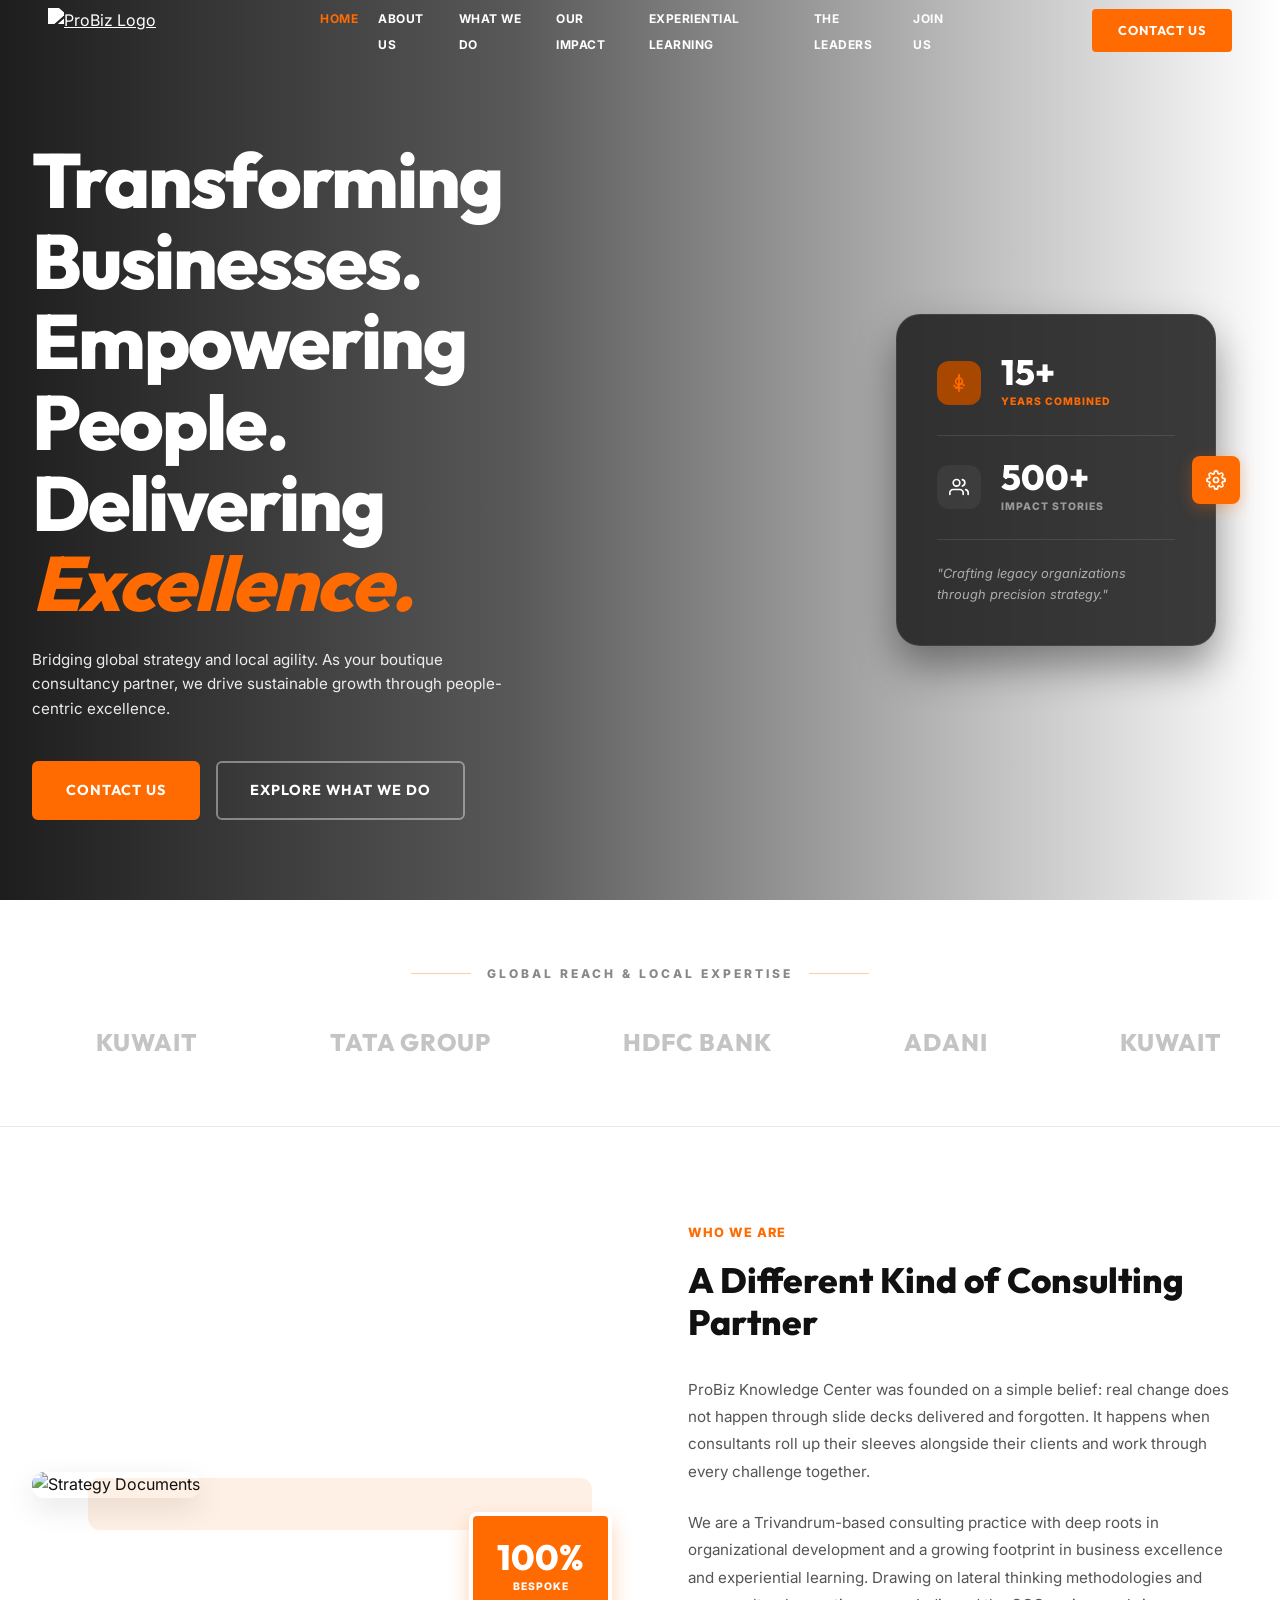
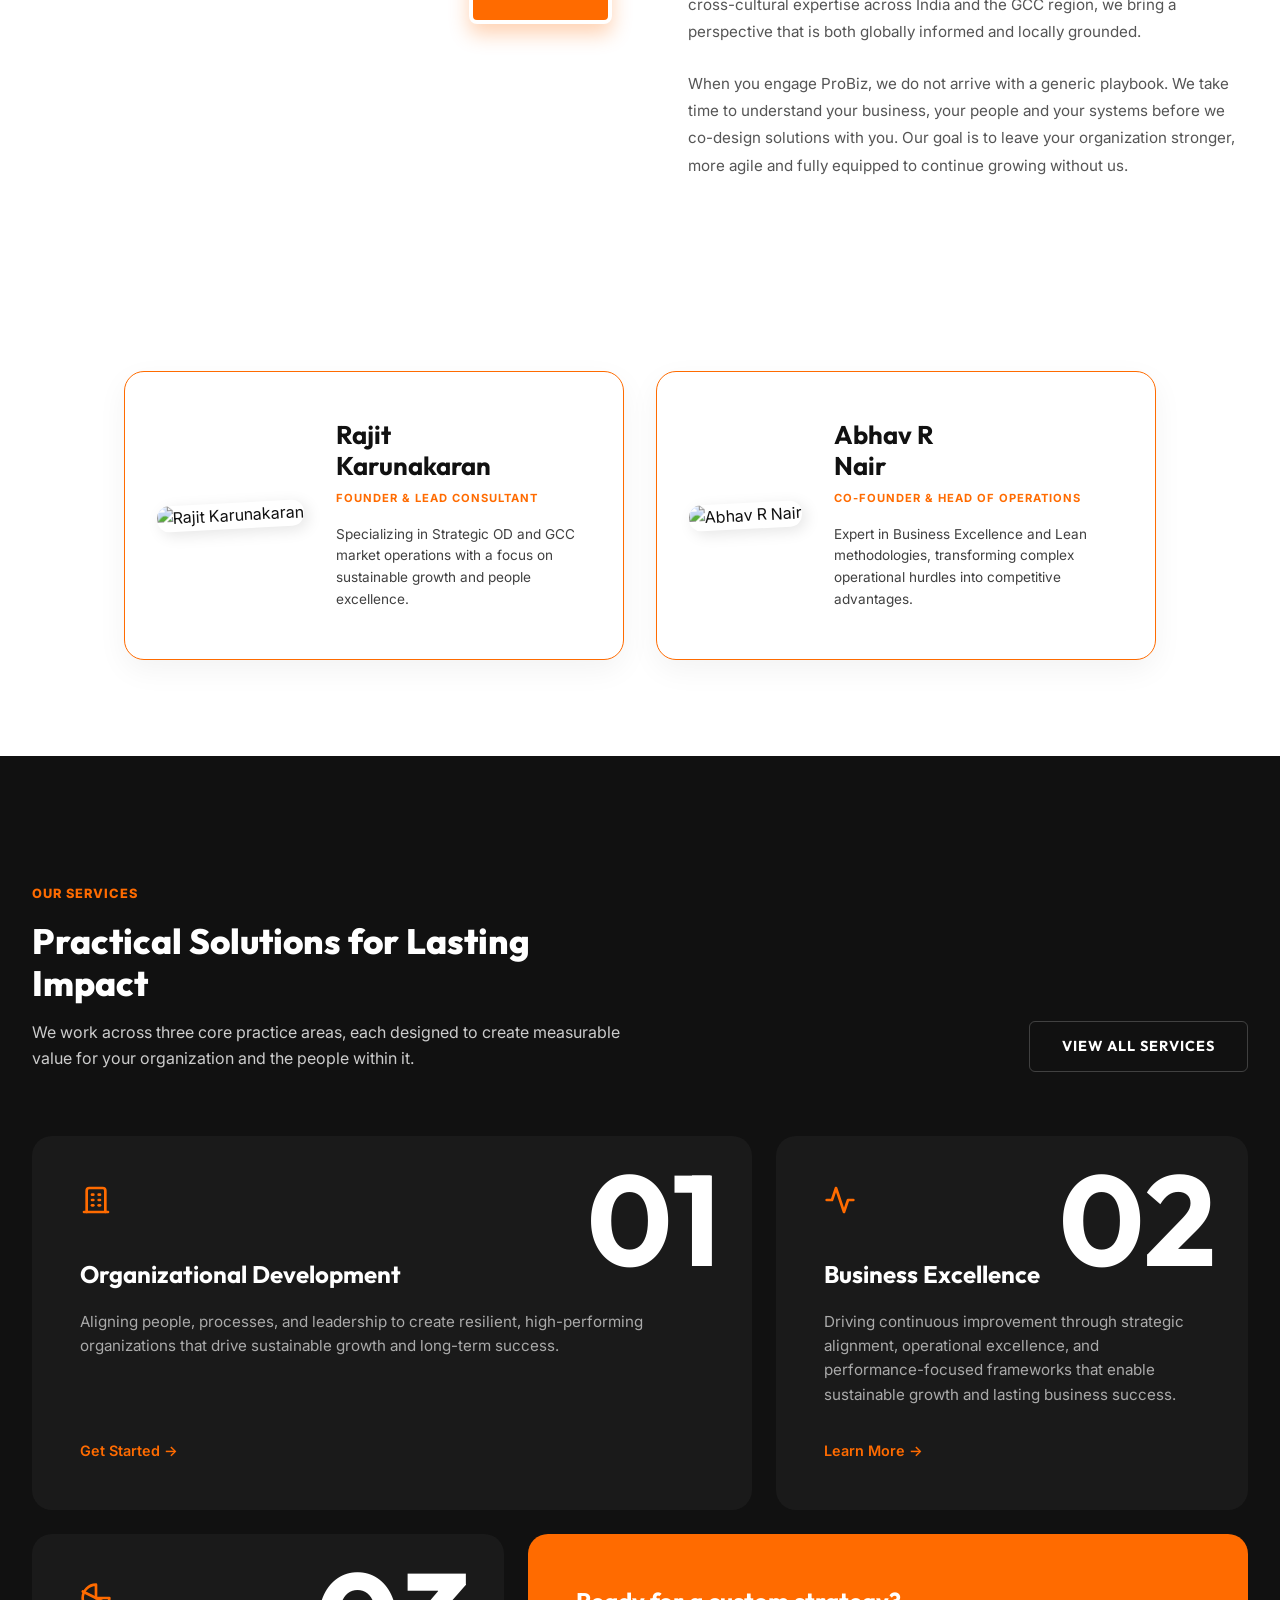
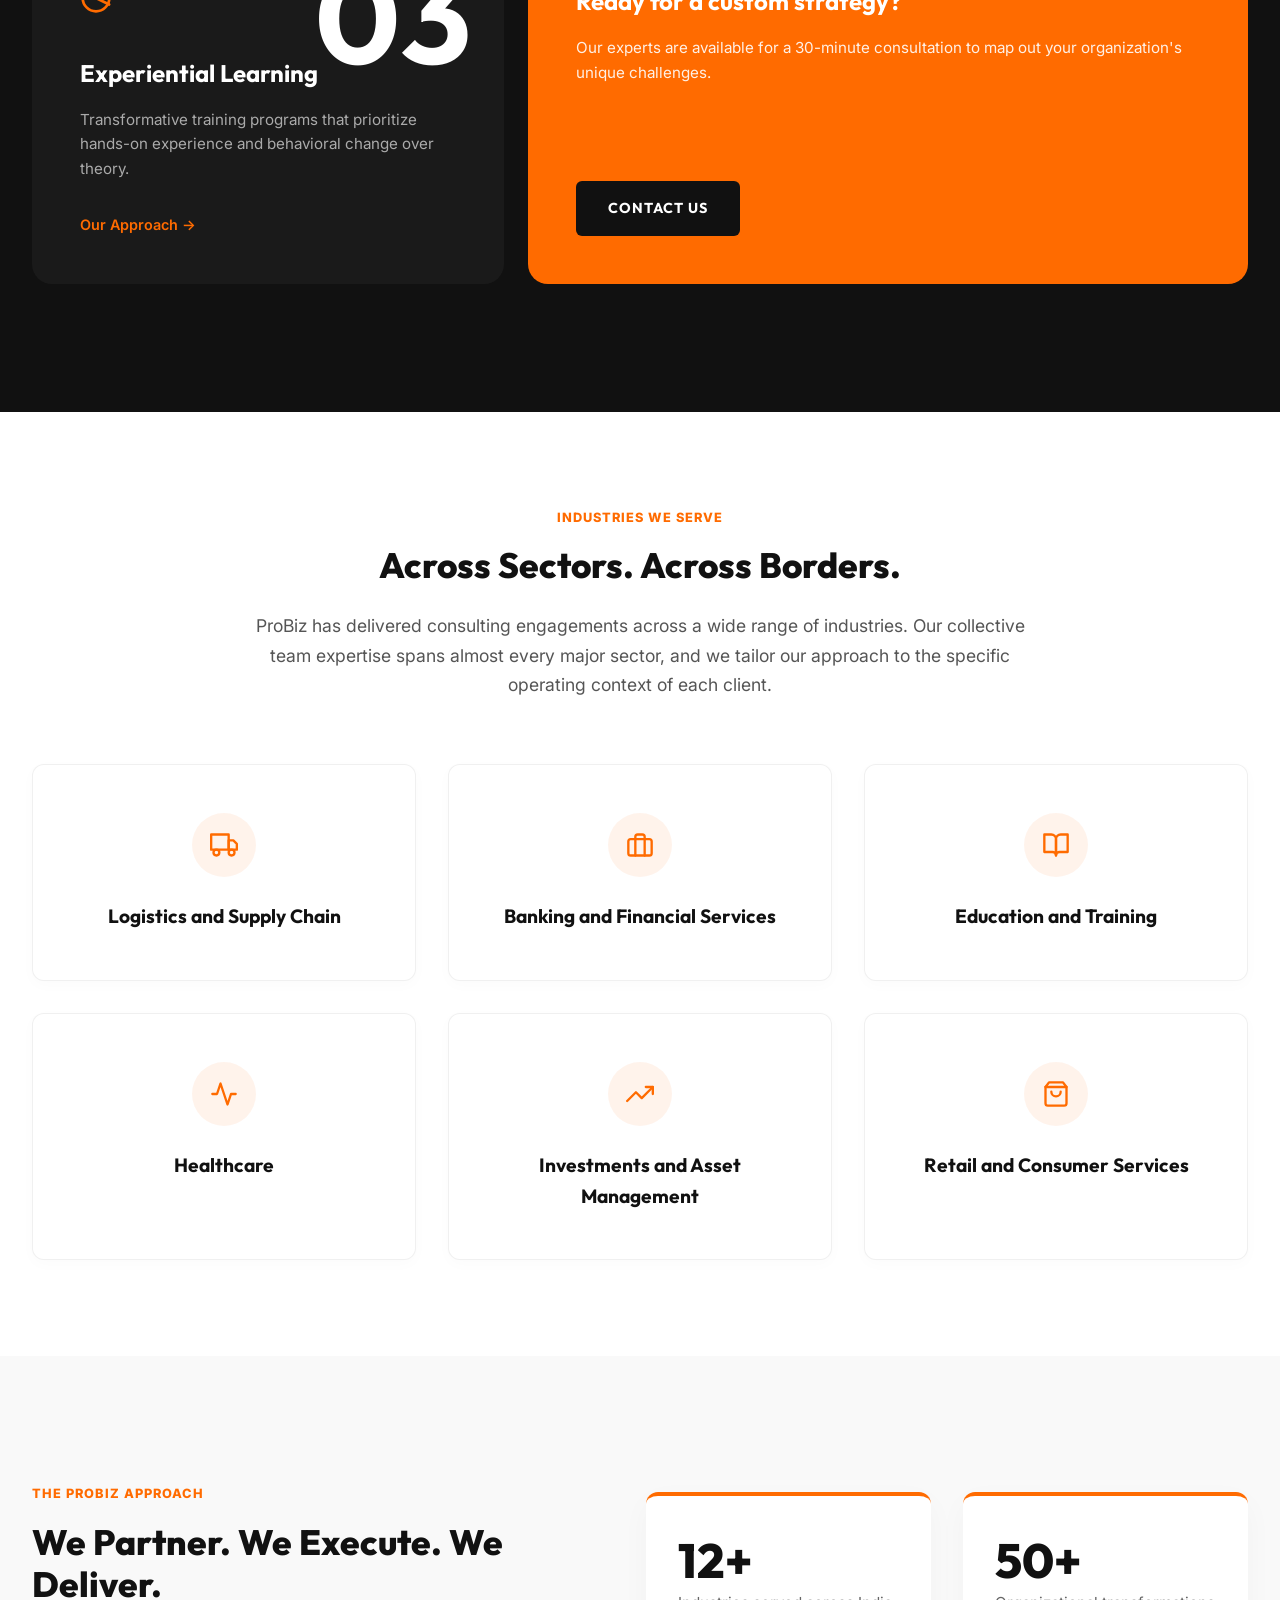
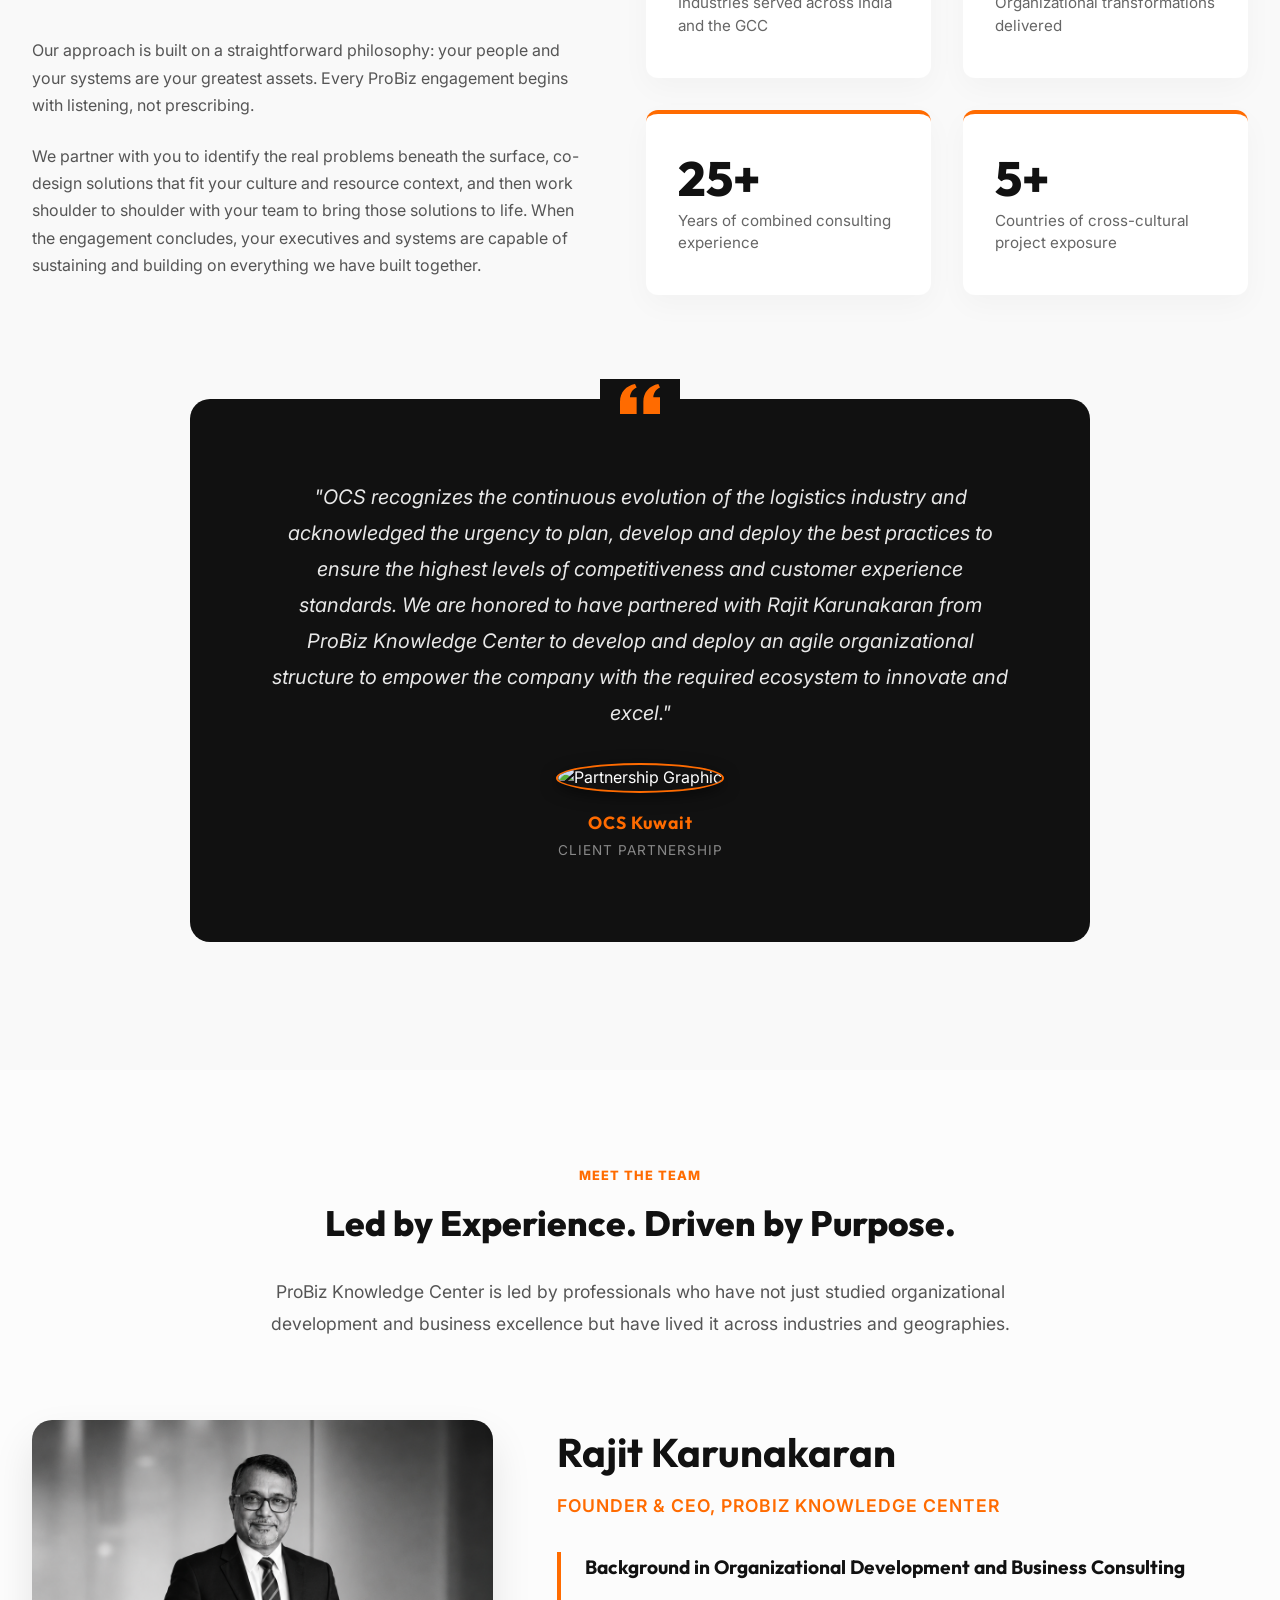
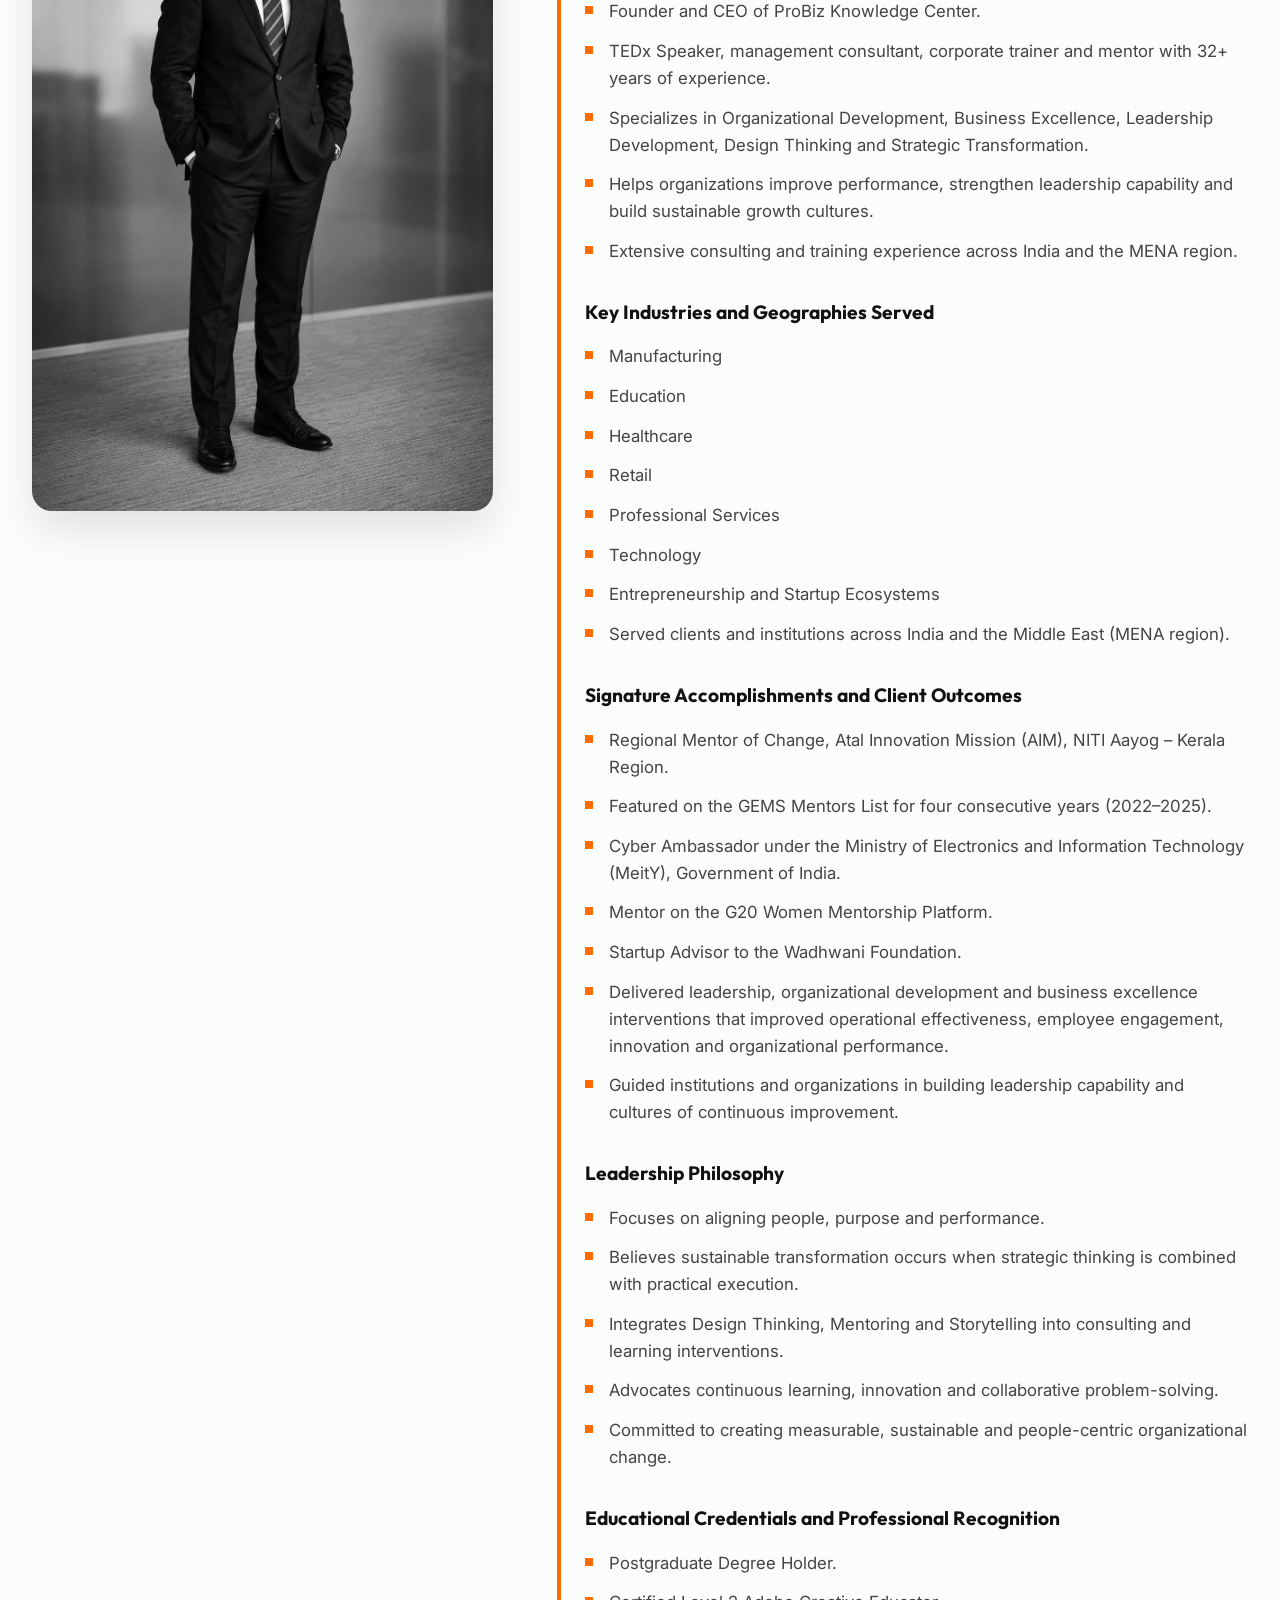
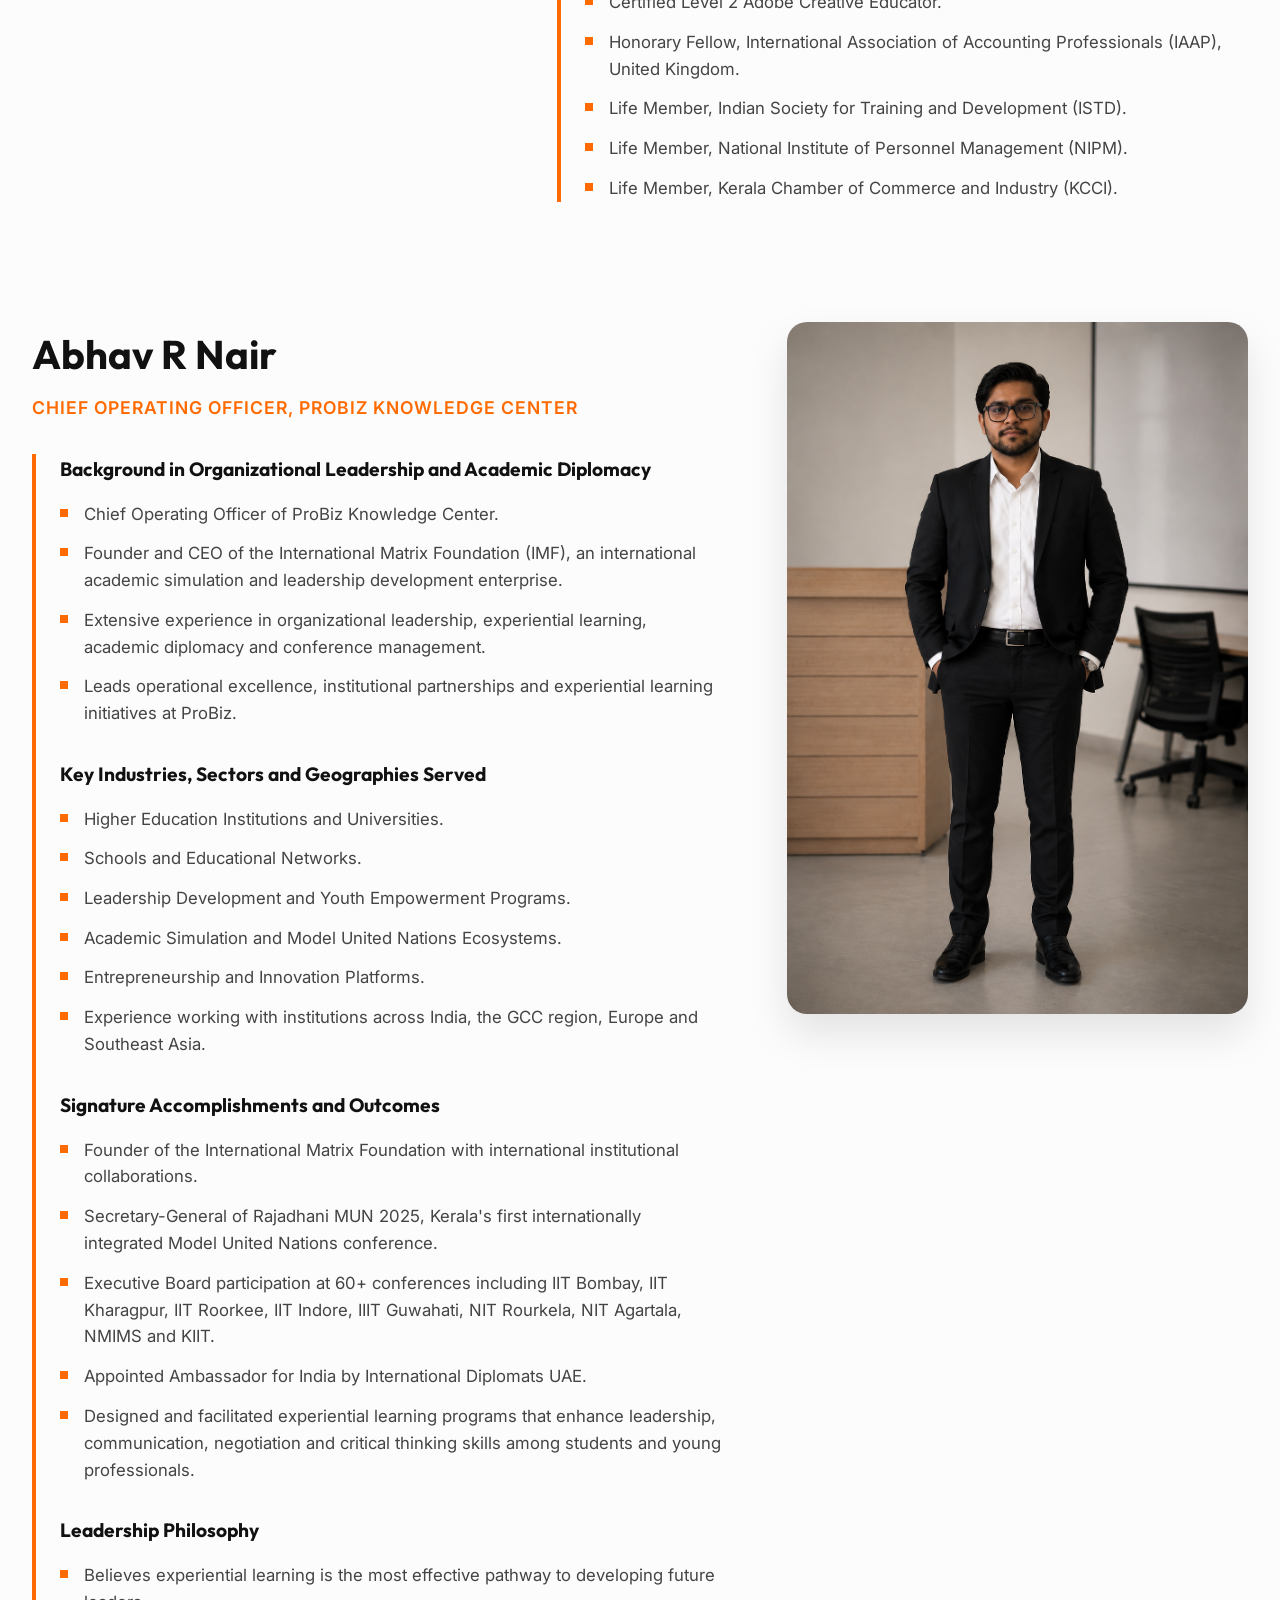
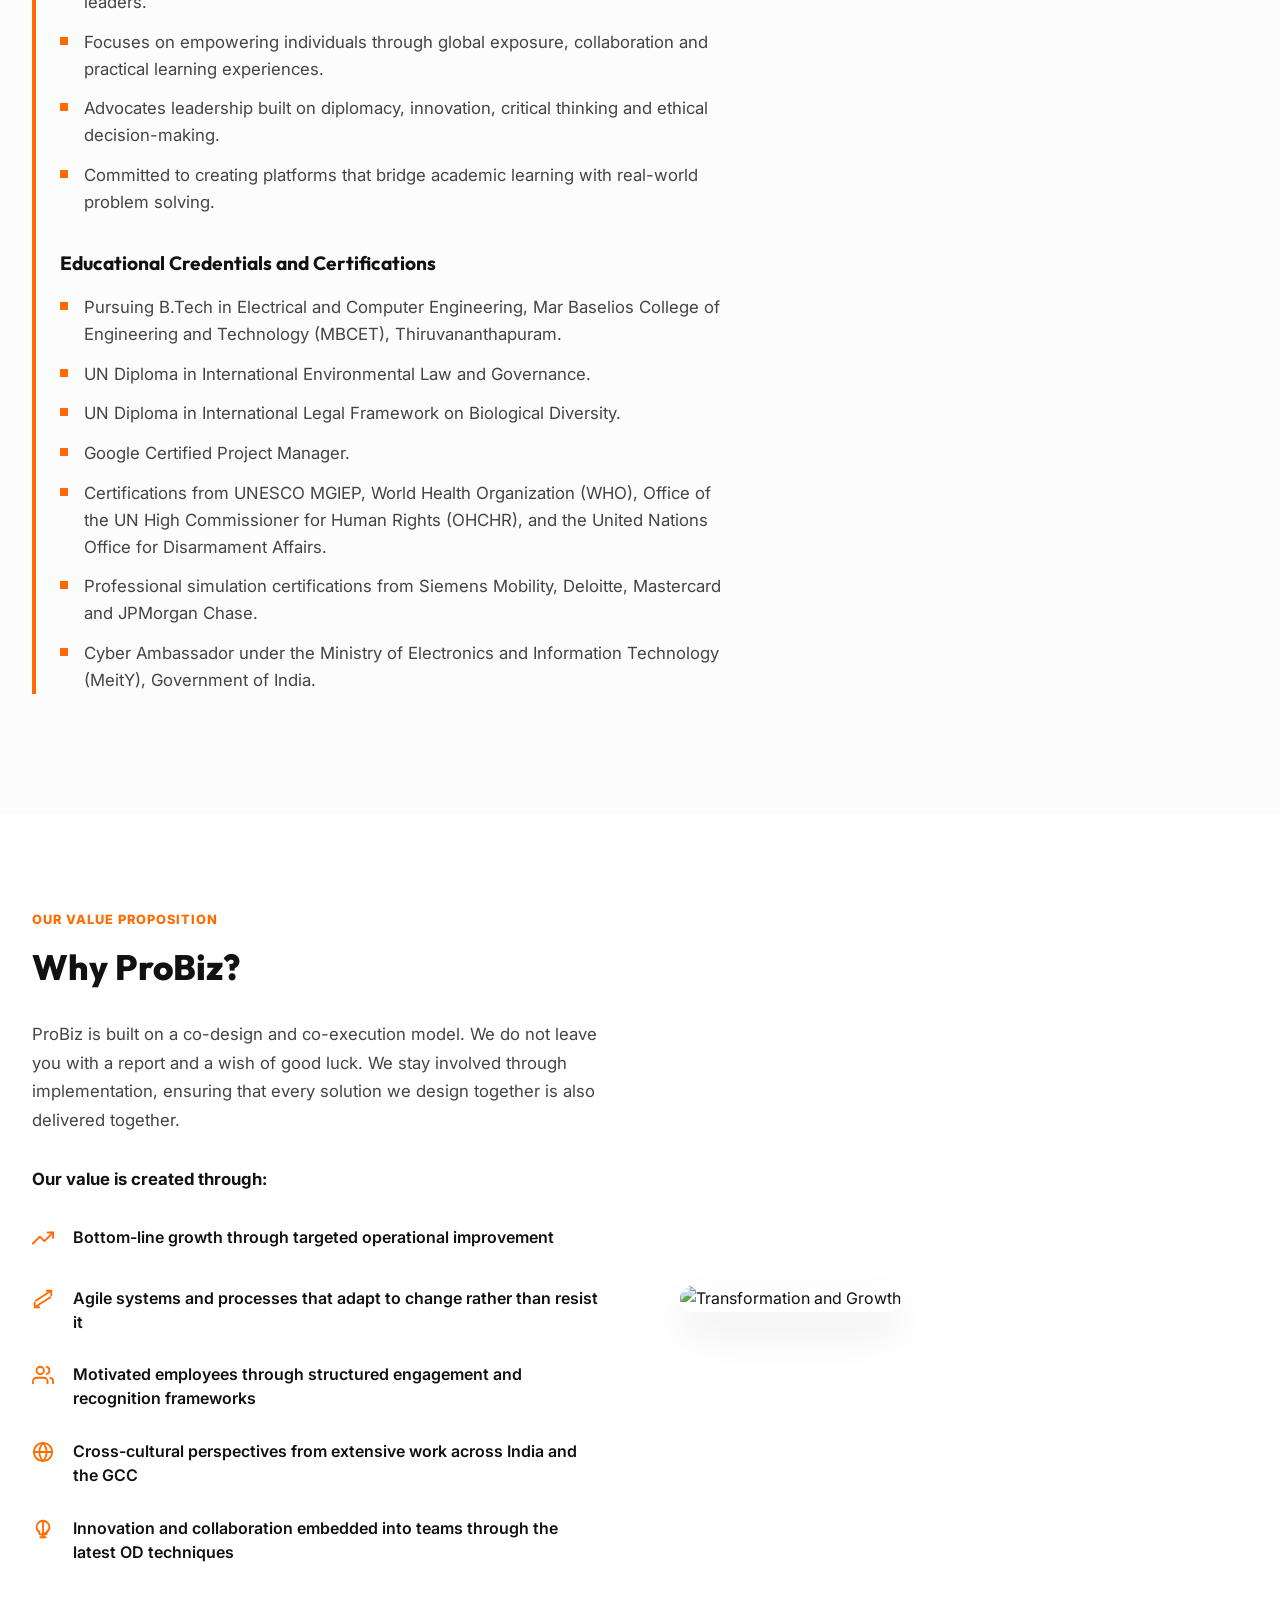
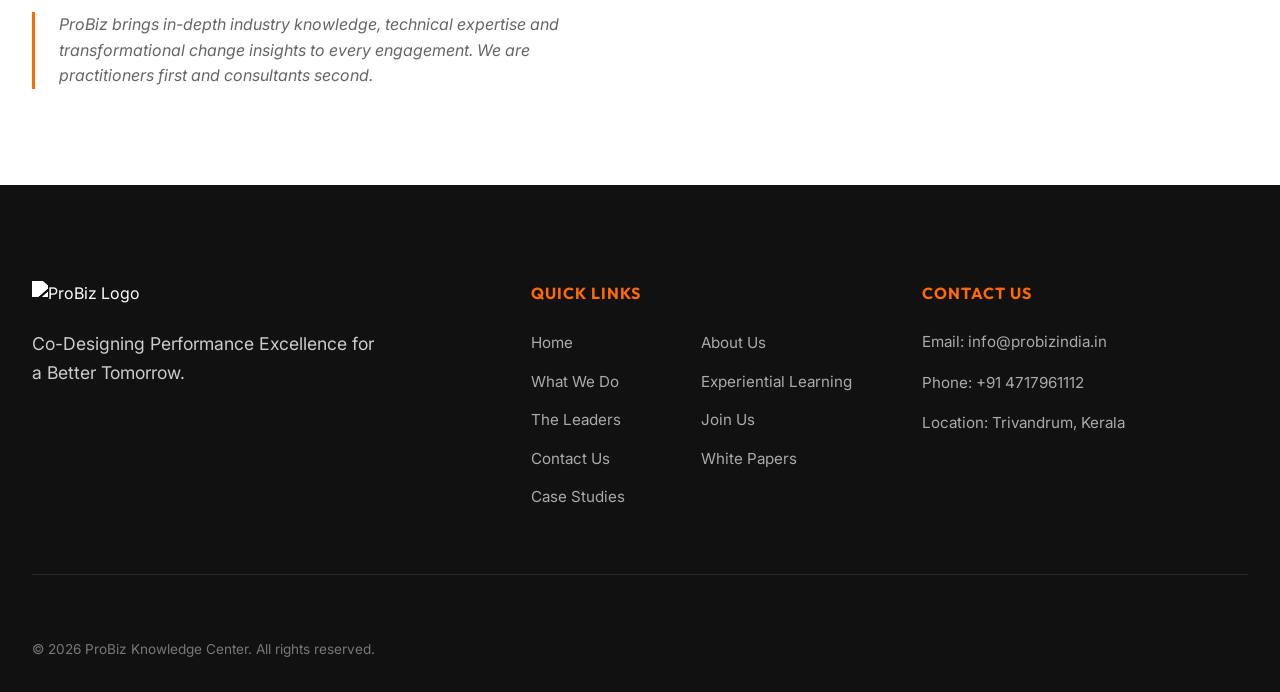
==== index.html @ cebb4b1a "probiz1" ====
<!DOCTYPE html>
<html lang="en">
<head>
    <meta charset="UTF-8">
    <meta name="viewport" content="width=device-width, initial-scale=1.0">
    <title>ProBiz Knowledge Center</title>
    <meta name="description" content="ProBiz Knowledge Center is a Trivandrum-based consulting practice that co-designs and co-executes high-impact solutions across organizational development, business excellence and experiential learning.">
    <!-- Google Fonts -->
    <link rel="preconnect" href="https://fonts.googleapis.com">
    <link rel="preconnect" href="https://fonts.gstatic.com" crossorigin>
    <link href="https://fonts.googleapis.com/css2?family=Inter:wght@300;400;600;700;800&family=Outfit:ital,wght@0,400;0,500;0,700;0,800;1,700;1,800&display=swap" rel="stylesheet">
    <link rel="stylesheet" href="style.css">
</head>
<body>
    <nav class="navbar">
        <div class="container nav-container">
            <a href="#" class="logo">
                <img src="assets/images/logoprobiz.png" alt="ProBiz Logo" class="nav-logo-img">
            </a>
            <ul class="nav-links">
                <li><a href="#" class="active">HOME</a></li>
                <li><a href="about.html">ABOUT US</a></li>
                <li><a href="#whatwedo">WHAT WE DO</a></li>
                <li><a href="#impact">OUR IMPACT</a></li>
                <li><a href="#learning">EXPERIENTIAL LEARNING</a></li>
                <li><a href="#leaders">THE LEADERS</a></li>
                <li><a href="#join">JOIN US</a></li>
            </ul>
            <a href="#contact" class="btn btn-primary nav-btn">CONTACT US</a>
        </div>
    </nav>

    <header id="home" class="hero-section">

        <div class="overlay"></div>
        
        <div class="container hero-container">
            <div class="hero-content">
                <h1 class="hero-headline">
                    Transforming Businesses.<br>
                    Empowering People.<br>
                    Delivering <span class="highlight italic">Excellence.</span>
                </h1>
                <p class="hero-subheadline">
                    Bridging global strategy and local agility. As your boutique consultancy partner, we drive sustainable growth through people-centric excellence.
                </p>
                <div class="hero-buttons">
                    <a href="#contact" class="btn btn-primary">CONTACT US</a>
                    <a href="#explore" class="btn btn-secondary">EXPLORE WHAT WE DO</a>
                </div>
            </div>
            
            <div class="hero-stats-card-wrapper">
                <div class="hero-stats-card">
                    <div class="stat-item border-bottom">
                        <div class="stat-icon orange-bg">
                            <svg width="24" height="24" viewBox="0 0 24 24" fill="none" stroke="currentColor" stroke-width="2" stroke-linecap="round" stroke-linejoin="round"><path d="M12 15l-3 3-3-3m6 0V3m0 12l3-3 3 3"></path><circle cx="12" cy="10" r="4"></circle><path d="M12 2v2"></path><path d="M12 16v6"></path><path d="M8 18h8"></path></svg>
                        </div>
                        <div class="stat-text">
                            <h2>15+</h2>
                            <p>YEARS COMBINED</p>
                        </div>
                    </div>
                    <div class="stat-item border-bottom">
                        <div class="stat-icon dark-bg">
                            <svg width="24" height="24" viewBox="0 0 24 24" fill="none" stroke="currentColor" stroke-width="2" stroke-linecap="round" stroke-linejoin="round"><path d="M17 21v-2a4 4 0 0 0-4-4H5a4 4 0 0 0-4 4v2"></path><circle cx="9" cy="7" r="4"></circle><path d="M23 21v-2a4 4 0 0 0-3-3.87"></path><path d="M16 3.13a4 4 0 0 1 0 7.75"></path></svg>
                        </div>
                        <div class="stat-text">
                            <h2>500+</h2>
                            <p>IMPACT STORIES</p>
                        </div>
                    </div>
                    <div class="stat-quote">
                        "Crafting legacy organizations through precision strategy."
                    </div>
                </div>
                <div class="card-edge-badge">
                    <svg width="20" height="20" viewBox="0 0 24 24" fill="none" stroke="white" stroke-width="2" stroke-linecap="round" stroke-linejoin="round"><circle cx="12" cy="12" r="3"></circle><path d="M19.4 15a1.65 1.65 0 0 0 .33 1.82l.06.06a2 2 0 0 1 0 2.83 2 2 0 0 1-2.83 0l-.06-.06a1.65 1.65 0 0 0-1.82-.33 1.65 1.65 0 0 0-1 1.51V21a2 2 0 0 1-2 2 2 2 0 0 1-2-2v-.09A1.65 1.65 0 0 0 9 19.4a1.65 1.65 0 0 0-1.82.33l-.06.06a2 2 0 0 1-2.83 0 2 2 0 0 1 0-2.83l.06-.06a1.65 1.65 0 0 0 .33-1.82 1.65 1.65 0 0 0-1.51-1H3a2 2 0 0 1-2-2 2 2 0 0 1 2-2h.09A1.65 1.65 0 0 0 4.6 9a1.65 1.65 0 0 0-.33-1.82l-.06-.06a2 2 0 0 1 0-2.83 2 2 0 0 1 2.83 0l.06.06a1.65 1.65 0 0 0 1.82.33H9a1.65 1.65 0 0 0 1-1.51V3a2 2 0 0 1 2-2 2 2 0 0 1 2 2v.09a1.65 1.65 0 0 0 1 1.51 1.65 1.65 0 0 0 1.82-.33l.06-.06a2 2 0 0 1 2.83 0 2 2 0 0 1 0 2.83l-.06.06a1.65 1.65 0 0 0-.33 1.82V9a1.65 1.65 0 0 0 1.51 1H21a2 2 0 0 1 2 2 2 2 0 0 1-2 2h-.09a1.65 1.65 0 0 0-1.51 1z"></path></svg>
                </div>
            </div>
        </div>
    </header>
    
    <section class="clients-section">
        <div class="container">
            <div class="clients-eyebrow">
                <span class="line"></span>
                <span>GLOBAL REACH & LOCAL EXPERTISE</span>
                <span class="line"></span>
            </div>
            <div class="clients-ticker-wrapper">
                <div class="clients-track">
                    <span>KUWAIT</span>
                    <span>TATA GROUP</span>
                    <span>HDFC BANK</span>
                    <span>ADANI</span>
                    
                    <span>KUWAIT</span>
                    <span>TATA GROUP</span>
                    <span>HDFC BANK</span>
                    <span>ADANI</span>

                    <span>KUWAIT</span>
                    <span>TATA GROUP</span>
                    <span>HDFC BANK</span>
                    <span>ADANI</span>
                </div>
            </div>
        </div>
    </section>

    <section id="about" class="about-section">
        <div class="container about-container">
            <div class="about-image-column">
                <div class="image-wrapper">
                    <div class="image-backdrop"></div>
                    <img src="assets/images/who_we_are.png" alt="Strategy Documents" class="about-img">
                    <div class="bespoke-badge">
                        <h3>100%</h3>
                        <p>BESPOKE</p>
                    </div>
                </div>
            </div>
            
            <div class="about-content-column">
                <h4 class="section-eyebrow">WHO WE ARE</h4>
                <h2 class="section-heading">A Different Kind of Consulting Partner</h2>
                
                <div class="about-text">
                    <p>ProBiz Knowledge Center was founded on a simple belief: real change does not happen through slide decks delivered and forgotten. It happens when consultants roll up their sleeves alongside their clients and work through every challenge together.</p>
                    <p>We are a Trivandrum-based consulting practice with deep roots in organizational development and a growing footprint in business excellence and experiential learning. Drawing on lateral thinking methodologies and cross-cultural expertise across India and the GCC region, we bring a perspective that is both globally informed and locally grounded.</p>
                    <p>When you engage ProBiz, we do not arrive with a generic playbook. We take time to understand your business, your people and your systems before we co-design solutions with you. Our goal is to leave your organization stronger, more agile and fully equipped to continue growing without us.</p>
                </div>
            </div>
        </div>
    </section>

    <section class="leaders-section">
        <div class="container leaders-container">
            <div class="leader-card card-light">
                <div class="leader-image-wrapper">
                    <img src="assets/images/Rajit Karunakaran .jpeg" alt="Rajit Karunakaran" class="leader-img">
                </div>
                <div class="leader-info">
                    <h3>Rajit<br>Karunakaran</h3>
                    <h5 class="role-title">FOUNDER & LEAD CONSULTANT</h5>
                    <p>Specializing in Strategic OD and GCC market operations with a focus on sustainable growth and people excellence.</p>
                </div>
            </div>
            
            <div class="leader-card card-light">
                <div class="leader-image-wrapper">
                    <img src="assets/images/Abhav R Nair.jpeg" alt="Abhav R Nair" class="leader-img">
                </div>
                <div class="leader-info">
                    <h3>Abhav R<br>Nair</h3>
                    <h5 class="role-title">CO-FOUNDER & HEAD OF OPERATIONS</h5>
                    <p>Expert in Business Excellence and Lean methodologies, transforming complex operational hurdles into competitive advantages.</p>
                </div>
            </div>
        </div>
    </section>
    <section id="services" class="services-section">
        <div class="container services-container">
            <div class="services-header">
                <div class="services-header-left">
                    <h4 class="section-eyebrow">Our Services</h4>
                    <h2 class="section-heading">Practical Solutions for Lasting Impact</h2>
                    <p class="services-intro">We work across three core practice areas, each designed to create measurable value for your organization and the people within it.</p>
                </div>
                <div class="services-header-right">
                    <a href="#" class="btn btn-outline">VIEW ALL SERVICES</a>
                </div>
            </div>

            <div class="services-grid">
                <!-- Card 1 -->
                <div class="service-card dark-card card-wide-left">
                    <div class="card-bg-number">01</div>
                    <div class="card-icon">
                        <svg width="32" height="32" viewBox="0 0 24 24" fill="none" stroke="var(--color-orange)" stroke-width="2" stroke-linecap="round" stroke-linejoin="round"><path d="M3 21h18"></path><path d="M9 8h1"></path><path d="M9 12h1"></path><path d="M9 16h1"></path><path d="M14 8h1"></path><path d="M14 12h1"></path><path d="M14 16h1"></path><path d="M5 21V5a2 2 0 0 1 2-2h10a2 2 0 0 1 2 2v16"></path></svg>
                    </div>
                    <h3>Organizational Development</h3>
                    <p>Aligning people, processes, and leadership to create resilient, high-performing organizations that drive sustainable growth and long-term success.</p>
                    <a href="#" class="service-link">Get Started &rarr;</a>
                </div>

                <!-- Card 2 -->
                <div class="service-card dark-card card-narrow-right">
                    <div class="card-bg-number">02</div>
                    <div class="card-icon">
                        <svg width="32" height="32" viewBox="0 0 24 24" fill="none" stroke="var(--color-orange)" stroke-width="2" stroke-linecap="round" stroke-linejoin="round"><polyline points="22 12 18 12 15 21 9 3 6 12 2 12"></polyline></svg>
                    </div>
                    <h3>Business Excellence</h3>
                    <p>Driving continuous improvement through strategic alignment, operational excellence, and performance-focused frameworks that enable sustainable growth and lasting business success.</p>
                    <a href="#" class="service-link">Learn More &rarr;</a>
                </div>

                <!-- Card 3 -->
                <div class="service-card dark-card card-narrow-left">
                    <div class="card-bg-number">03</div>
                    <div class="card-icon">
                        <svg width="32" height="32" viewBox="0 0 24 24" fill="none" stroke="var(--color-orange)" stroke-width="2" stroke-linecap="round" stroke-linejoin="round"><path d="M12 2a10 10 0 1 0 10 10H12V2z"></path><path d="M12 12 2.1 7.1"></path><path d="M12 12l9.9 4.9"></path></svg>
                    </div>
                    <h3>Experiential Learning</h3>
                    <p>Transformative training programs that prioritize hands-on experience and behavioral change over theory.</p>
                    <a href="#" class="service-link">Our Approach &rarr;</a>
                </div>

                <!-- Card 4 CTA -->
                <div class="service-card orange-card card-wide-right">
                    <h3>Ready for a custom strategy?</h3>
                    <p>Our experts are available for a 30-minute consultation to map out your organization's unique challenges.</p>
                    <a href="#contact" class="btn btn-black">CONTACT US</a>
                </div>
            </div>
        </div>
    </section>

    <section id="industries" class="industries-section">
        <div class="container">
            <div class="industries-header">
                <h4 class="section-eyebrow">INDUSTRIES WE SERVE</h4>
                <h2 class="section-heading">Across Sectors. Across Borders.</h2>
                <p class="section-intro">ProBiz has delivered consulting engagements across a wide range of industries. Our collective team expertise spans almost every major sector, and we tailor our approach to the specific operating context of each client.</p>
            </div>
            
            <div class="industries-grid">
                <div class="industry-item">
                    <div class="industry-icon">
                        <svg width="28" height="28" viewBox="0 0 24 24" fill="none" stroke="currentColor" stroke-width="2" stroke-linecap="round" stroke-linejoin="round"><rect x="1" y="3" width="15" height="13"></rect><polygon points="16 8 20 8 23 11 23 16 16 16 16 8"></polygon><circle cx="5.5" cy="18.5" r="2.5"></circle><circle cx="18.5" cy="18.5" r="2.5"></circle></svg>
                    </div>
                    <h3>Logistics and Supply Chain</h3>
                </div>
                
                <div class="industry-item">
                    <div class="industry-icon">
                        <svg width="28" height="28" viewBox="0 0 24 24" fill="none" stroke="currentColor" stroke-width="2" stroke-linecap="round" stroke-linejoin="round"><rect x="2" y="7" width="20" height="14" rx="2" ry="2"></rect><path d="M16 21V5a2 2 0 0 0-2-2h-4a2 2 0 0 0-2 2v16"></path></svg>
                    </div>
                    <h3>Banking and Financial Services</h3>
                </div>
                
                <div class="industry-item">
                    <div class="industry-icon">
                        <svg width="28" height="28" viewBox="0 0 24 24" fill="none" stroke="currentColor" stroke-width="2" stroke-linecap="round" stroke-linejoin="round"><path d="M2 3h6a4 4 0 0 1 4 4v14a3 3 0 0 0-3-3H2z"></path><path d="M22 3h-6a4 4 0 0 0-4 4v14a3 3 0 0 1 3-3h7z"></path></svg>
                    </div>
                    <h3>Education and Training</h3>
                </div>
                
                <div class="industry-item">
                    <div class="industry-icon">
                        <svg width="28" height="28" viewBox="0 0 24 24" fill="none" stroke="currentColor" stroke-width="2" stroke-linecap="round" stroke-linejoin="round"><path d="M22 12h-4l-3 9L9 3l-3 9H2"></path></svg>
                    </div>
                    <h3>Healthcare</h3>
                </div>
                
                <div class="industry-item">
                    <div class="industry-icon">
                        <svg width="28" height="28" viewBox="0 0 24 24" fill="none" stroke="currentColor" stroke-width="2" stroke-linecap="round" stroke-linejoin="round"><polyline points="23 6 13.5 15.5 8.5 10.5 1 18"></polyline><polyline points="17 6 23 6 23 12"></polyline></svg>
                    </div>
                    <h3>Investments and Asset Management</h3>
                </div>
                
                <div class="industry-item">
                    <div class="industry-icon">
                        <svg width="28" height="28" viewBox="0 0 24 24" fill="none" stroke="currentColor" stroke-width="2" stroke-linecap="round" stroke-linejoin="round"><path d="M6 2L3 6v14a2 2 0 0 0 2 2h14a2 2 0 0 0 2-2V6l-3-4z"></path><line x1="3" y1="6" x2="21" y2="6"></line><path d="M16 10a4 4 0 0 1-8 0"></path></svg>
                    </div>
                    <h3>Retail and Consumer Services</h3>
                </div>
            </div>
        </div>
    </section>

    <section id="impact" class="impact-section">
        <div class="container impact-container">
            <div class="impact-top">
                <div class="impact-content">
                    <h4 class="section-eyebrow">The ProBiz Approach</h4>
                    <h2 class="section-heading">We Partner. We Execute. We Deliver.</h2>
                    <div class="impact-text">
                        <p>Our approach is built on a straightforward philosophy: your people and your systems are your greatest assets. Every ProBiz engagement begins with listening, not prescribing.</p>
                        <p>We partner with you to identify the real problems beneath the surface, co-design solutions that fit your culture and resource context, and then work shoulder to shoulder with your team to bring those solutions to life. When the engagement concludes, your executives and systems are capable of sustaining and building on everything we have built together.</p>
                    </div>
                </div>
                <div class="impact-stats">
                    <div class="stat-box">
                        <h3 class="stat-number">12+</h3>
                        <p>Industries served across India and the GCC</p>
                    </div>
                    <div class="stat-box">
                        <h3 class="stat-number">50+</h3>
                        <p>Organizational transformations delivered</p>
                    </div>
                    <div class="stat-box">
                        <h3 class="stat-number">25+</h3>
                        <p>Years of combined consulting experience</p>
                    </div>
                    <div class="stat-box">
                        <h3 class="stat-number">5+</h3>
                        <p>Countries of cross-cultural project exposure</p>
                    </div>
                </div>
            </div>

            <div class="testimonial-block">
                <div class="quote-icon">
                    <svg width="40" height="40" viewBox="0 0 24 24" fill="var(--color-orange)" xmlns="http://www.w3.org/2000/svg"><path d="M14.017 21v-7.391c0-5.704 3.731-9.57 8.983-10.609l.995 2.151c-2.432.917-3.995 3.638-3.995 5.849h4v10h-9.983zm-14.017 0v-7.391c0-5.704 3.748-9.57 9-10.609l.996 2.151c-2.433.917-3.996 3.638-3.996 5.849h3.983v10h-9.983z"/></svg>
                </div>
                <p class="testimonial-text">"OCS recognizes the continuous evolution of the logistics industry and acknowledged the urgency to plan, develop and deploy the best practices to ensure the highest levels of competitiveness and customer experience standards. We are honored to have partnered with Rajit Karunakaran from ProBiz Knowledge Center to develop and deploy an agile organizational structure to empower the company with the required ecosystem to innovate and excel."</p>
                <div class="testimonial-author">
                    <img src="assets/images/partnership_globe.png" alt="Partnership Graphic" class="testimonial-graphic">
                    <h4>OCS Kuwait</h4>
                    <p>Client Partnership</p>
                </div>
            </div>
        </div>
    </section>

    <section id="leaders" class="leaders-detailed-section">
        <div class="container">
            <div class="leaders-header">
                <h4 class="section-eyebrow">Meet the Team</h4>
                <h2 class="section-heading">Led by Experience. Driven by Purpose.</h2>
                <p class="leaders-intro">ProBiz Knowledge Center is led by professionals who have not just studied organizational development and business excellence but have lived it across industries and geographies.</p>
            </div>

            <!-- Rajit Profile -->
            <div class="leader-profile">
                <div class="leader-profile-image">
                    <img src="assets/images/standing imge .png" alt="Rajit Karunakaran" class="leader-portrait">
                </div>
                <div class="leader-profile-content">
                    <h3 class="leader-name">Rajit Karunakaran</h3>
                    <h5 class="leader-title">Founder & CEO, ProBiz Knowledge Center</h5>
                    <div class="leader-bio">
                        <h4 class="bio-subheading">Background in Organizational Development and Business Consulting</h4>
                        <ul class="bio-list">
                            <li>Founder and CEO of ProBiz Knowledge Center.</li>
                            <li>TEDx Speaker, management consultant, corporate trainer and mentor with 32+ years of experience.</li>
                            <li>Specializes in Organizational Development, Business Excellence, Leadership Development, Design Thinking and Strategic Transformation.</li>
                            <li>Helps organizations improve performance, strengthen leadership capability and build sustainable growth cultures.</li>
                            <li>Extensive consulting and training experience across India and the MENA region.</li>
                        </ul>

                        <h4 class="bio-subheading">Key Industries and Geographies Served</h4>
                        <ul class="bio-list">
                            <li>Manufacturing</li>
                            <li>Education</li>
                            <li>Healthcare</li>
                            <li>Retail</li>
                            <li>Professional Services</li>
                            <li>Technology</li>
                            <li>Entrepreneurship and Startup Ecosystems</li>
                            <li>Served clients and institutions across India and the Middle East (MENA region).</li>
                        </ul>

                        <h4 class="bio-subheading">Signature Accomplishments and Client Outcomes</h4>
                        <ul class="bio-list">
                            <li>Regional Mentor of Change, Atal Innovation Mission (AIM), NITI Aayog – Kerala Region.</li>
                            <li>Featured on the GEMS Mentors List for four consecutive years (2022–2025).</li>
                            <li>Cyber Ambassador under the Ministry of Electronics and Information Technology (MeitY), Government of India.</li>
                            <li>Mentor on the G20 Women Mentorship Platform.</li>
                            <li>Startup Advisor to the Wadhwani Foundation.</li>
                            <li>Delivered leadership, organizational development and business excellence interventions that improved operational effectiveness, employee engagement, innovation and organizational performance.</li>
                            <li>Guided institutions and organizations in building leadership capability and cultures of continuous improvement.</li>
                        </ul>

                        <h4 class="bio-subheading">Leadership Philosophy</h4>
                        <ul class="bio-list">
                            <li>Focuses on aligning people, purpose and performance.</li>
                            <li>Believes sustainable transformation occurs when strategic thinking is combined with practical execution.</li>
                            <li>Integrates Design Thinking, Mentoring and Storytelling into consulting and learning interventions.</li>
                            <li>Advocates continuous learning, innovation and collaborative problem-solving.</li>
                            <li>Committed to creating measurable, sustainable and people-centric organizational change.</li>
                        </ul>

                        <h4 class="bio-subheading">Educational Credentials and Professional Recognition</h4>
                        <ul class="bio-list">
                            <li>Postgraduate Degree Holder.</li>
                            <li>Certified Level 2 Adobe Creative Educator.</li>
                            <li>Honorary Fellow, International Association of Accounting Professionals (IAAP), United Kingdom.</li>
                            <li>Life Member, Indian Society for Training and Development (ISTD).</li>
                            <li>Life Member, National Institute of Personnel Management (NIPM).</li>
                            <li>Life Member, Kerala Chamber of Commerce and Industry (KCCI).</li>
                        </ul>
                    </div>
                </div>
            </div>

            <!-- Abhav Profile -->
            <div class="leader-profile reverse-layout">
                <div class="leader-profile-image">
                    <img src="assets/images/abinav.png" alt="Abhav R Nair" class="leader-portrait">
                </div>
                <div class="leader-profile-content">
                    <h3 class="leader-name">Abhav R Nair</h3>
                    <h5 class="leader-title">Chief Operating Officer, ProBiz Knowledge Center</h5>
                    <div class="leader-bio">
                        <h4 class="bio-subheading">Background in Organizational Leadership and Academic Diplomacy</h4>
                        <ul class="bio-list">
                            <li>Chief Operating Officer of ProBiz Knowledge Center.</li>
                            <li>Founder and CEO of the International Matrix Foundation (IMF), an international academic simulation and leadership development enterprise.</li>
                            <li>Extensive experience in organizational leadership, experiential learning, academic diplomacy and conference management.</li>
                            <li>Leads operational excellence, institutional partnerships and experiential learning initiatives at ProBiz.</li>
                        </ul>

                        <h4 class="bio-subheading">Key Industries, Sectors and Geographies Served</h4>
                        <ul class="bio-list">
                            <li>Higher Education Institutions and Universities.</li>
                            <li>Schools and Educational Networks.</li>
                            <li>Leadership Development and Youth Empowerment Programs.</li>
                            <li>Academic Simulation and Model United Nations Ecosystems.</li>
                            <li>Entrepreneurship and Innovation Platforms.</li>
                            <li>Experience working with institutions across India, the GCC region, Europe and Southeast Asia.</li>
                        </ul>

                        <h4 class="bio-subheading">Signature Accomplishments and Outcomes</h4>
                        <ul class="bio-list">
                            <li>Founder of the International Matrix Foundation with international institutional collaborations.</li>
                            <li>Secretary-General of Rajadhani MUN 2025, Kerala's first internationally integrated Model United Nations conference.</li>
                            <li>Executive Board participation at 60+ conferences including IIT Bombay, IIT Kharagpur, IIT Roorkee, IIT Indore, IIIT Guwahati, NIT Rourkela, NIT Agartala, NMIMS and KIIT.</li>
                            <li>Appointed Ambassador for India by International Diplomats UAE.</li>
                            <li>Designed and facilitated experiential learning programs that enhance leadership, communication, negotiation and critical thinking skills among students and young professionals.</li>
                        </ul>

                        <h4 class="bio-subheading">Leadership Philosophy</h4>
                        <ul class="bio-list">
                            <li>Believes experiential learning is the most effective pathway to developing future leaders.</li>
                            <li>Focuses on empowering individuals through global exposure, collaboration and practical learning experiences.</li>
                            <li>Advocates leadership built on diplomacy, innovation, critical thinking and ethical decision-making.</li>
                            <li>Committed to creating platforms that bridge academic learning with real-world problem solving.</li>
                        </ul>

                        <h4 class="bio-subheading">Educational Credentials and Certifications</h4>
                        <ul class="bio-list">
                            <li>Pursuing B.Tech in Electrical and Computer Engineering, Mar Baselios College of Engineering and Technology (MBCET), Thiruvananthapuram.</li>
                            <li>UN Diploma in International Environmental Law and Governance.</li>
                            <li>UN Diploma in International Legal Framework on Biological Diversity.</li>
                            <li>Google Certified Project Manager.</li>
                            <li>Certifications from UNESCO MGIEP, World Health Organization (WHO), Office of the UN High Commissioner for Human Rights (OHCHR), and the United Nations Office for Disarmament Affairs.</li>
                            <li>Professional simulation certifications from Siemens Mobility, Deloitte, Mastercard and JPMorgan Chase.</li>
                            <li>Cyber Ambassador under the Ministry of Electronics and Information Technology (MeitY), Government of India.</li>
                        </ul>
                    </div>
                </div>
            </div>
        </div>
    </section>


    <section id="value" class="value-section">
        <div class="container value-container">
            <div class="value-content">
                <h4 class="section-eyebrow">OUR VALUE PROPOSITION</h4>
                <h2 class="section-heading">Why ProBiz?</h2>
                <p class="value-intro">ProBiz is built on a co-design and co-execution model. We do not leave you with a report and a wish of good luck. We stay involved through implementation, ensuring that every solution we design together is also delivered together.</p>
                
                <p class="value-subheading">Our value is created through:</p>
                
                <ul class="value-list">
                    <li>
                        <div class="list-icon"><svg width="22" height="22" viewBox="0 0 24 24" fill="none" stroke="currentColor" stroke-width="2" stroke-linecap="round" stroke-linejoin="round"><polyline points="23 6 13.5 15.5 8.5 10.5 1 18"></polyline><polyline points="17 6 23 6 23 12"></polyline></svg></div>
                        <span>Bottom-line growth through targeted operational improvement</span>
                    </li>
                    <li>
                        <div class="list-icon"><svg width="22" height="22" viewBox="0 0 24 24" fill="none" stroke="currentColor" stroke-width="2" stroke-linecap="round" stroke-linejoin="round"><polyline points="16 3 21 3 21 8"></polyline><line x1="4" y1="14" x2="21" y2="3"></line><polyline points="8 21 3 21 3 16"></polyline><line x1="20" y1="10" x2="3" y2="21"></line></svg></div>
                        <span>Agile systems and processes that adapt to change rather than resist it</span>
                    </li>
                    <li>
                        <div class="list-icon"><svg width="22" height="22" viewBox="0 0 24 24" fill="none" stroke="currentColor" stroke-width="2" stroke-linecap="round" stroke-linejoin="round"><path d="M17 21v-2a4 4 0 0 0-4-4H5a4 4 0 0 0-4 4v2"></path><circle cx="9" cy="7" r="4"></circle><path d="M23 21v-2a4 4 0 0 0-3-3.87"></path><path d="M16 3.13a4 4 0 0 1 0 7.75"></path></svg></div>
                        <span>Motivated employees through structured engagement and recognition frameworks</span>
                    </li>
                    <li>
                        <div class="list-icon"><svg width="22" height="22" viewBox="0 0 24 24" fill="none" stroke="currentColor" stroke-width="2" stroke-linecap="round" stroke-linejoin="round"><circle cx="12" cy="12" r="10"></circle><line x1="2" y1="12" x2="22" y2="12"></line><path d="M12 2a15.3 15.3 0 0 1 4 10 15.3 15.3 0 0 1-4 10 15.3 15.3 0 0 1-4-10 15.3 15.3 0 0 1 4-10z"></path></svg></div>
                        <span>Cross-cultural perspectives from extensive work across India and the GCC</span>
                    </li>
                    <li>
                        <div class="list-icon"><svg width="22" height="22" viewBox="0 0 24 24" fill="none" stroke="currentColor" stroke-width="2" stroke-linecap="round" stroke-linejoin="round"><path d="M9 21h6"></path><path d="M12 21v-4"></path><path d="M12 17A7 7 0 1 0 5 10c0 2 1.2 3.8 3 4.9v2.1a1 1 0 0 0 1 1h6a1 1 0 0 0 1-1v-2.1c1.8-1.1 3-2.9 3-4.9A7 7 0 0 0 12 3z"></path></svg></div>
                        <span>Innovation and collaboration embedded into teams through the latest OD techniques</span>
                    </li>
                </ul>
                
                <div class="value-conclusion">
                    <p>ProBiz brings in-depth industry knowledge, technical expertise and transformational change insights to every engagement. We are practitioners first and consultants second.</p>
                </div>
            </div>
            
            <div class="value-image">
                <img src="assets/images/value_prop.png" alt="Transformation and Growth" class="value-img">
            </div>
        </div>
    </section>

    <footer class="site-footer">
        <div class="container footer-container">
            <div class="footer-top">
                <div class="footer-brand">
                    <img src="assets/images/logoprobiz.png" alt="ProBiz Logo" height="90" class="footer-logo">
                    <p class="footer-tagline">Co-Designing Performance Excellence for a Better Tomorrow.</p>
                </div>
                
                <div class="footer-links-group">
                    <h4>QUICK LINKS</h4>
                    <ul class="footer-links">
                        <li><a href="#">Home</a></li>
                        <li><a href="about.html">About Us</a></li>
                        <li><a href="#">What We Do</a></li>
                        <li><a href="#">Experiential Learning</a></li>
                        <li><a href="#">The Leaders</a></li>
                        <li><a href="#">Join Us</a></li>
                        <li><a href="#">Contact Us</a></li>
                        <li><a href="#">White Papers</a></li>
                        <li><a href="#">Case Studies</a></li>
                    </ul>
                </div>
                
                <div class="footer-contact">
                    <h4>CONTACT US</h4>
                    <p>Email: <a href="mailto:info@probizindia.in">info@probizindia.in</a></p>
                    <p>Phone: <a href="tel:+914717961112">+91 4717961112</a></p>
                    <p>Location: Trivandrum, Kerala</p>
                </div>
            </div>
            
            <div class="footer-bottom">
                <p>&copy; 2026 ProBiz Knowledge Center. All rights reserved.</p>
            </div>
        </div>
    </footer>

    <script src="script.js"></script>
</body>
</html>
---- style.css ----
/* CSS Variables for White, Black, and Orange Theme */
:root {
    --color-white: #ffffff;
    --color-black: #111111;
    --color-orange: #ff6b00;
    --color-orange-hover: #e66000;
    --color-dark-gray: #333333;
    --color-card-bg: rgba(26, 26, 26, 0.85);
    
    --font-heading: 'Outfit', sans-serif;
    --font-body: 'Inter', sans-serif;
}

* {
    margin: 0;
    padding: 0;
    box-sizing: border-box;
}

body {
    font-family: var(--font-body);
    color: var(--color-black);
    background-color: var(--color-white);
    line-height: 1.6;
    overflow-x: hidden;
}

/* Container */
.container {
    width: 100%;
    max-width: 1300px;
    margin: 0 auto;
    padding: 0 2rem;
}

.navbar {
    position: fixed;
    top: 0;
    left: 0;
    width: 100%;
    padding: 0.5rem 0;
    z-index: 100;
    transition: all 0.3s ease;
    background-color: transparent;
    border-bottom: 1px solid transparent;
}

.navbar.scrolled {
    background-color: rgba(255, 255, 255, 0.98);
    backdrop-filter: blur(10px);
    -webkit-backdrop-filter: blur(10px);
    padding: 0.5rem 0;
    box-shadow: 0 4px 20px rgba(0, 0, 0, 0.08);
    border-bottom: 1px solid rgba(0,0,0,0.05);
}

.navbar.scrolled .nav-links a {
    color: var(--color-black);
}

.navbar.scrolled .nav-links a:hover,
.navbar.scrolled .nav-links a.active {
    color: var(--color-orange);
}

.nav-container {
    display: flex;
    justify-content: space-between;
    align-items: center;
    position: relative;
    max-width: 100%;
    padding: 0 3rem;
}

.logo {
    display: flex;
    align-items: center;
}

.nav-logo-img {
    height: 45px; /* Smaller when at the top */
    transition: height 0.3s ease, filter 0.3s ease;
    filter: brightness(0) invert(1);
}

.navbar.scrolled .nav-logo-img {
    height: 60px; /* Larger when scrolled */
    filter: none;
}

.logo .dot {
    color: var(--color-orange);
}

.nav-links {
    display: flex;
    list-style: none;
    gap: 1.25rem;
    position: absolute;
    left: 50%;
    transform: translateX(-50%);
}

.nav-links a {
    color: var(--color-white);
    text-decoration: none;
    font-size: 0.75rem;
    font-weight: 700;
    letter-spacing: 0.5px;
    transition: color 0.3s;
}

.nav-links a:hover, .nav-links a.active {
    color: var(--color-orange);
}

.nav-btn {
    padding: 0.6rem 1.5rem !important;
    font-size: 0.8rem !important;
    border-radius: 4px !important;
}

/* Hero Section */
.hero-section {
    position: relative;
    width: 100%;
    min-height: 100vh;
    display: flex;
    align-items: center;
    background-image: url('assets/images/screen.png');
    background-size: cover;
    background-position: center;
    background-attachment: fixed;
    color: var(--color-white);
    z-index: 1;
    padding-top: 60px; /* Offset for navbar */
}

.hero-section .overlay {
    position: absolute;
    top: 0;
    left: 0;
    width: 100%;
    height: 100%;
    background: linear-gradient(to right, rgba(17, 17, 17, 0.95) 0%, rgba(17, 17, 17, 0.7) 40%, rgba(17, 17, 17, 0) 100%);
    z-index: -1;
}

.hero-container {
    display: flex;
    justify-content: space-between;
    align-items: center;
    width: 100%;
}

.hero-content {
    max-width: 600px;
    opacity: 0;
    transform: translateY(30px);
    animation: fadeInUp 1s ease forwards 0.5s;
    text-align: left;
}

/* Typography */
.hero-headline {
    font-family: var(--font-heading);
    font-size: 4.8rem;
    font-weight: 800;
    line-height: 1.05;
    margin-bottom: 1.5rem;
    letter-spacing: -2px;
}

.hero-headline .highlight {
    color: var(--color-orange);
}

.italic {
    font-style: italic;
}

.hero-subheadline {
    font-size: 0.95rem;
    font-weight: 400;
    line-height: 1.6;
    margin-bottom: 2.5rem;
    color: rgba(255, 255, 255, 0.9);
    max-width: 480px;
}

/* Buttons */
.hero-buttons {
    display: flex;
    gap: 1rem;
    flex-wrap: wrap;
}

.btn {
    display: inline-flex;
    align-items: center;
    justify-content: center;
    padding: 1rem 2rem;
    font-family: var(--font-heading);
    font-size: 0.9rem;
    font-weight: 700;
    text-decoration: none;
    border-radius: 6px;
    transition: all 0.3s ease;
    cursor: pointer;
    text-transform: uppercase;
    letter-spacing: 1px;
}

.btn-primary {
    background-color: var(--color-orange);
    color: var(--color-white);
    border: 2px solid var(--color-orange);
}

.btn-primary:hover {
    background-color: transparent;
    color: var(--color-orange);
}

.btn-secondary {
    background-color: transparent;
    color: var(--color-white);
    border: 2px solid rgba(255, 255, 255, 0.4);
}

.btn-secondary:hover {
    background-color: var(--color-white);
    color: var(--color-black);
}

/* Stats Card */
.hero-stats-card-wrapper {
    position: relative;
    opacity: 0;
    transform: translateX(30px);
    animation: fadeInRight 1s ease forwards 0.8s;
    margin-right: 2rem;
}

.hero-stats-card {
    background: var(--color-card-bg);
    backdrop-filter: blur(12px);
    -webkit-backdrop-filter: blur(12px);
    border: 1px solid rgba(255, 255, 255, 0.08);
    border-radius: 24px;
    padding: 2.5rem;
    width: 320px;
    box-shadow: 0 20px 40px rgba(0,0,0,0.4);
}

.stat-item {
    display: flex;
    align-items: center;
    gap: 1.25rem;
    padding-bottom: 1.5rem;
    margin-bottom: 1.5rem;
}

.border-bottom {
    border-bottom: 1px solid rgba(255, 255, 255, 0.1);
}

.stat-icon {
    width: 44px;
    height: 44px;
    border-radius: 12px;
    display: flex;
    align-items: center;
    justify-content: center;
}

.stat-icon svg {
    width: 20px;
    height: 20px;
    color: var(--color-white);
}

.orange-bg {
    background-color: #a84700; /* Darker orange for icon bg based on image */
}
.orange-bg svg {
    color: var(--color-orange);
}

.dark-bg {
    background-color: rgba(255, 255, 255, 0.05);
}

.stat-text h2 {
    font-family: var(--font-heading);
    font-size: 2.2rem;
    font-weight: 800;
    line-height: 1;
    margin-bottom: 0.25rem;
}

.stat-text p {
    font-size: 0.65rem;
    font-weight: 800;
    color: var(--color-orange);
    letter-spacing: 1px;
}

.stat-item:nth-child(2) .stat-text p {
    color: rgba(255, 255, 255, 0.5);
}

.stat-quote {
    font-size: 0.8rem;
    font-style: italic;
    color: rgba(255, 255, 255, 0.6);
    line-height: 1.6;
}

.card-edge-badge {
    position: absolute;
    top: 50%;
    right: -24px;
    transform: translateY(-50%);
    background-color: var(--color-orange);
    width: 48px;
    height: 48px;
    border-radius: 8px;
    display: flex;
    align-items: center;
    justify-content: center;
    box-shadow: 0 4px 15px rgba(255, 107, 0, 0.3);
}

/* Animations */
@keyframes fadeInUp {
    from {
        opacity: 0;
        transform: translateY(30px);
    }
    to {
        opacity: 1;
        transform: translateY(0);
    }
}

@keyframes fadeInRight {
    from {
        opacity: 0;
        transform: translateX(30px);
    }
    to {
        opacity: 1;
        transform: translateX(0);
    }
}

/* Clients Section */
.clients-section {
    background-color: var(--color-white);
    padding: 4rem 0;
    border-bottom: 1px solid #eaeaea;
}

.clients-eyebrow {
    display: flex;
    align-items: center;
    justify-content: center;
    gap: 1rem;
    margin-bottom: 2.5rem;
    color: #888;
    font-size: 0.75rem;
    font-weight: 800;
    letter-spacing: 3px;
}

.clients-eyebrow .line {
    height: 1px;
    width: 60px;
    background-color: #ffccaa; /* Light orange line */
}

.clients-ticker-wrapper {
    overflow: hidden;
    width: 100%;
    position: relative;
    white-space: nowrap;
}

.clients-track {
    display: inline-block;
    animation: scrollRight 30s linear infinite;
    white-space: nowrap;
}

.clients-track span {
    font-family: var(--font-heading);
    font-size: 1.5rem;
    font-weight: 800;
    color: #c4c4c4;
    letter-spacing: 1px;
    margin: 0 4rem;
    display: inline-block;
}

@keyframes scrollRight {
    0% { transform: translateX(0%); }
    100% { transform: translateX(-50%); }
}

/* About Section */
.about-section {
    background-color: var(--color-white);
    padding: 6rem 0;
    position: relative;
}

.about-container {
    display: flex;
    align-items: center;
    gap: 6rem;
}

.about-image-column {
    flex: 1;
    position: relative;
}

.image-wrapper {
    position: relative;
    padding-bottom: 2rem;
    padding-right: 2rem;
}

.image-backdrop {
    position: absolute;
    bottom: 0;
    right: 0;
    width: 90%;
    height: 90%;
    background-color: #fff0e5; /* Light orange tint */
    border-radius: 12px;
    z-index: 0;
}

.about-img {
    position: relative;
    width: 100%;
    border-radius: 12px;
    z-index: 1;
    box-shadow: 0 10px 30px rgba(0, 0, 0, 0.1);
}

.bespoke-badge {
    position: absolute;
    top: 40px;
    right: -20px;
    background-color: var(--color-orange);
    color: var(--color-white);
    padding: 1.5rem;
    border-radius: 8px;
    text-align: center;
    z-index: 2;
    box-shadow: 0 10px 20px rgba(255, 107, 0, 0.3);
    border: 4px solid var(--color-white);
}

.bespoke-badge h3 {
    font-family: var(--font-heading);
    font-size: 2.2rem;
    font-weight: 800;
    line-height: 1;
    margin-bottom: 0.25rem;
}

.bespoke-badge p {
    font-size: 0.65rem;
    font-weight: 800;
    letter-spacing: 1px;
}

.about-content-column {
    flex: 1;
}

.section-eyebrow {
    color: var(--color-orange);
    font-size: 0.8rem;
    font-weight: 800;
    letter-spacing: 1px;
    text-transform: uppercase;
    margin-bottom: 1rem;
}

.section-heading {
    font-family: var(--font-heading);
    font-size: 2.2rem;
    font-weight: 800;
    line-height: 1.2;
    color: var(--color-black);
    margin-bottom: 2rem;
}

.about-text p {
    color: #555;
    font-size: 0.95rem;
    line-height: 1.8;
    margin-bottom: 1.5rem;
}

.about-text p:last-child {
    margin-bottom: 0;
}

/* Responsive */
@media (max-width: 1024px) {
    .hero-headline {
        font-size: 3.5rem;
    }
    .hero-container {
        flex-direction: column;
        align-items: flex-start;
        padding-top: 4rem;
    }
    .hero-stats-card-wrapper {
        align-self: center;
        margin-top: 3rem;
        margin-right: 0;
    }
    .hero-section .overlay {
        background: rgba(17, 17, 17, 0.85);
    }
    .nav-links {
        display: none;
    }
    .about-container {
        flex-direction: column;
        gap: 4rem;
    }
    .bespoke-badge {
        right: 10px;
    }
    .clients-logos {
        justify-content: center;
    }
}

/* Leaders Section */
.leaders-section {
    padding: 6rem 0;
    background-color: var(--color-white);
}

.leaders-container {
    display: flex;
    gap: 2rem;
    justify-content: center;
    flex-wrap: wrap;
}

.leader-card {
    flex: 1;
    min-width: 320px;
    max-width: 500px;
    border-radius: 20px;
    padding: 3rem 2rem;
    display: flex;
    gap: 2rem;
    align-items: center;
    box-shadow: 0 10px 30px rgba(0,0,0,0.05);
}

.card-light {
    background-color: #ffffff;
    color: var(--color-black);
    border: 1px solid var(--color-orange);
}

.card-dark {
    background-color: #111111;
    color: var(--color-white);
}

.leader-image-wrapper {
    flex-shrink: 0;
}

.leader-img {
    width: 140px;
    height: 140px;
    object-fit: cover;
    border-radius: 12px;
    transform: rotate(-3deg);
    box-shadow: 4px 4px 15px rgba(0,0,0,0.1);
    transition: transform 0.3s ease;
}

.card-dark .leader-img {
    box-shadow: 4px 4px 15px rgba(0,0,0,0.5);
    border: 1px solid rgba(255,255,255,0.1);
}

.leader-card:hover .leader-img {
    transform: rotate(0deg) scale(1.05);
}

.leader-info h3 {
    font-family: var(--font-heading);
    font-size: 1.6rem;
    line-height: 1.2;
    margin-bottom: 0.5rem;
    font-weight: 700;
}

.leader-info .role-title {
    color: var(--color-orange);
    font-size: 0.7rem;
    font-weight: 700;
    letter-spacing: 1px;
    margin-bottom: 1rem;
    text-transform: uppercase;
}

.leader-info p {
    font-size: 0.85rem;
    line-height: 1.6;
    opacity: 0.8;
}

@media (max-width: 768px) {
    .leader-card {
        flex-direction: column;
        text-align: center;
        padding: 2.5rem 1.5rem;
    }
}

/* Services Section */
.services-section {
    padding: 8rem 0;
    background-color: #111111;
    color: var(--color-white);
}

.services-header {
    display: flex;
    justify-content: space-between;
    align-items: flex-end;
    margin-bottom: 4rem;
    gap: 2rem;
}

.services-header-left {
    flex: 1;
    max-width: 600px;
}

.services-header-left .section-heading {
    color: var(--color-white);
    margin-bottom: 1rem;
}

.services-intro {
    font-size: 1rem;
    line-height: 1.6;
    color: #cccccc;
}

.services-grid {
    display: grid;
    grid-template-columns: repeat(5, 1fr);
    gap: 1.5rem;
}

.service-card {
    border-radius: 20px;
    padding: 3rem;
    position: relative;
    overflow: hidden;
    display: flex;
    flex-direction: column;
}

.card-wide-left {
    grid-column: span 3;
}

.card-narrow-right {
    grid-column: span 2;
}

.card-narrow-left {
    grid-column: span 2;
}

.card-wide-right {
    grid-column: span 3;
    justify-content: center;
}

.dark-card {
    background-color: #1a1a1a;
    transition: transform 0.3s ease, background-color 0.3s ease;
}

.dark-card:hover {
    transform: translateY(-5px);
    background-color: #222222;
}

.orange-card {
    background-color: var(--color-orange);
    color: var(--color-white);
}

.card-bg-number {
    position: absolute;
    top: 2rem;
    right: 2rem;
    font-family: var(--font-heading);
    font-size: 8rem;
    font-weight: 700;
    line-height: 0.8;
    color: #ffffff; /* Pure white as requested */
    pointer-events: none;
    z-index: 1;
    transition: color 0.3s ease;
}

.dark-card:hover .card-bg-number {
    color: #ffffff;
}

.card-icon {
    margin-bottom: 2rem;
    position: relative;
    z-index: 2;
}

.service-card h3 {
    font-family: var(--font-heading);
    font-size: 1.5rem;
    margin-bottom: 1rem;
    position: relative;
    z-index: 2;
}

.service-card p {
    font-size: 0.95rem;
    line-height: 1.6;
    color: #aaaaaa;
    margin-bottom: 2rem;
    flex-grow: 1;
    position: relative;
    z-index: 2;
}

.orange-card p {
    color: rgba(255, 255, 255, 0.9);
}

.service-link {
    color: var(--color-orange);
    text-decoration: none;
    font-weight: 600;
    font-size: 0.9rem;
    display: inline-flex;
    align-items: center;
    position: relative;
    z-index: 2;
    transition: transform 0.3s ease;
}

.service-card:hover .service-link {
    transform: translateX(5px);
}

.btn-outline {
    border: 1px solid rgba(255, 255, 255, 0.2);
    color: var(--color-white);
    background: transparent;
    padding: 0.8rem 2rem;
}

.btn-outline:hover {
    border-color: var(--color-orange);
    color: var(--color-orange);
}

.btn-black {
    background-color: var(--color-black);
    color: var(--color-white);
    align-self: flex-start;
    margin-top: auto;
}

.btn-black:hover {
    background-color: #333;
}

@media (max-width: 992px) {
    .services-grid {
        grid-template-columns: 1fr;
    }
    .card-wide-left, .card-narrow-right, .card-narrow-left, .card-wide-right {
        grid-column: span 1;
    }
    .services-header {
        flex-direction: column;
        align-items: flex-start;
    }
}

/* Industries Section */
.industries-section {
    padding: 8rem 0;
    background-color: var(--color-white);
    text-align: center;
}

.industries-header {
    max-width: 800px;
    margin: 0 auto 4rem auto;
}

.industries-header .section-heading {
    margin-bottom: 1.5rem;
    color: var(--color-black);
}

.industries-header .section-intro {
    font-size: 1.1rem;
    line-height: 1.7;
    color: #555555;
}

.industries-grid {
    display: grid;
    grid-template-columns: repeat(3, 1fr);
    gap: 2rem;
}

.industry-item {
    padding: 3rem 2rem;
    background-color: #ffffff;
    border-radius: 12px;
    transition: all 0.3s ease;
    border: 1px solid rgba(0,0,0,0.06);
    box-shadow: 0 4px 15px rgba(0,0,0,0.02);
}

.industry-item:hover {
    transform: translateY(-5px);
    box-shadow: 0 15px 35px rgba(0,0,0,0.08);
    border-color: var(--color-orange);
}

.industry-icon {
    width: 64px;
    height: 64px;
    margin: 0 auto 1.5rem auto;
    background-color: rgba(255, 107, 0, 0.08);
    border-radius: 50%;
    display: flex;
    align-items: center;
    justify-content: center;
    color: var(--color-orange);
    transition: all 0.3s ease;
}

.industry-item:hover .industry-icon {
    background-color: var(--color-orange);
    color: var(--color-white);
}

.industry-item h3 {
    font-family: var(--font-heading);
    font-size: 1.2rem;
    color: var(--color-black);
    font-weight: 700;
}

@media (max-width: 992px) {
    .industries-grid {
        grid-template-columns: repeat(2, 1fr);
    }
}

@media (max-width: 576px) {
    .industries-grid {
        grid-template-columns: 1fr;
    }
}

/* Impact Section */
.impact-section {
    padding: 8rem 0;
    background-color: #f9f9f9;
}

.impact-top {
    display: flex;
    gap: 4rem;
    margin-bottom: 6rem;
    align-items: center;
}

.impact-content {
    flex: 1;
    max-width: 550px;
}

.impact-text p {
    font-size: 1rem;
    line-height: 1.7;
    color: #555555;
    margin-bottom: 1.5rem;
}

.impact-stats {
    flex: 1;
    display: grid;
    grid-template-columns: 1fr 1fr;
    gap: 2rem;
}

.stat-box {
    background-color: var(--color-white);
    padding: 2.5rem 2rem;
    border-radius: 12px;
    box-shadow: 0 10px 30px rgba(0,0,0,0.03);
    border-top: 4px solid var(--color-orange);
    transition: transform 0.3s ease;
}

.stat-box:hover {
    transform: translateY(-5px);
}

.stat-number {
    font-family: var(--font-heading);
    font-size: 3rem;
    color: var(--color-black);
    margin-bottom: 0.5rem;
    line-height: 1;
    font-weight: 800;
}

.stat-box p {
    font-size: 0.95rem;
    line-height: 1.5;
    color: #666;
}

.testimonial-block {
    background-color: #111111;
    color: var(--color-white);
    padding: 5rem;
    border-radius: 20px;
    position: relative;
    text-align: center;
    max-width: 900px;
    margin: 0 auto;
}

.quote-icon {
    position: absolute;
    top: -20px;
    left: 50%;
    transform: translateX(-50%);
    background-color: #111111;
    padding: 0 20px;
}

.testimonial-text {
    font-size: 1.25rem;
    line-height: 1.8;
    font-style: italic;
    margin-bottom: 2rem;
    color: rgba(255, 255, 255, 0.9);
}

.testimonial-graphic {
    width: 60px;
    height: 60px;
    object-fit: cover;
    border-radius: 50%;
    margin-bottom: 1rem;
    border: 2px solid var(--color-orange);
    box-shadow: 0 4px 15px rgba(0,0,0,0.5);
}

.testimonial-author h4 {
    color: var(--color-orange);
    font-family: var(--font-heading);
    font-size: 1.1rem;
    letter-spacing: 1px;
    margin-bottom: 0.2rem;
}

.testimonial-author p {
    font-size: 0.85rem;
    color: #888888;
    text-transform: uppercase;
    letter-spacing: 1px;
}

@media (max-width: 992px) {
    .impact-top {
        flex-direction: column;
    }
    .impact-content {
        max-width: 100%;
    }
}

@media (max-width: 768px) {
    .impact-stats {
        grid-template-columns: 1fr;
    }
    .testimonial-block {
        padding: 3rem 2rem;
    }
    .testimonial-text {
        font-size: 1.1rem;
    }
}

/* Value Proposition Section */
.value-section {
    padding: 6rem 0;
    background-color: var(--color-white);
}

.value-container {
    display: flex;
    gap: 5rem;
    align-items: center;
}

.value-content {
    flex: 1;
}

.value-content .section-heading {
    margin-bottom: 2rem;
    color: var(--color-black);
}

.value-intro {
    font-size: 1.05rem;
    line-height: 1.7;
    color: #444;
    margin-bottom: 2rem;
}

.value-subheading {
    font-size: 1.05rem;
    font-weight: 700;
    margin-bottom: 2rem;
    color: var(--color-black);
}

.value-list {
    list-style: none;
    margin-bottom: 3rem;
}

.value-list li {
    display: flex;
    align-items: flex-start;
    gap: 1.2rem;
    margin-bottom: 1.8rem;
}

.value-list .list-icon {
    flex-shrink: 0;
    color: var(--color-orange);
    margin-top: 2px;
}

.value-list span {
    font-size: 1rem;
    line-height: 1.5;
    color: var(--color-black);
    font-weight: 600;
}

.value-conclusion {
    border-left: 3px solid var(--color-orange);
    padding-left: 1.5rem;
}

.value-conclusion p {
    font-size: 1rem;
    line-height: 1.6;
    color: #666;
    font-style: italic;
}

.value-image {
    flex: 1;
}

.value-img {
    width: 100%;
    border-radius: 20px;
    box-shadow: 0 20px 40px rgba(0,0,0,0.08);
}

@media (max-width: 992px) {
    .value-container {
        flex-direction: column;
    }
    .value-image {
        width: 100%;
    }
}

/* Detailed Leaders Section */
.leaders-detailed-section {
    padding: 6rem 0;
    background-color: var(--color-light-bg, #fcfcfc);
}

.leaders-header {
    text-align: center;
    max-width: 800px;
    margin: 0 auto 5rem;
}

.leaders-intro {
    font-size: 1.1rem;
    line-height: 1.8;
    color: #555;
    margin-top: 1rem;
}

.leader-profile {
    display: grid;
    grid-template-columns: 1fr 1.5fr;
    gap: 4rem;
    margin-bottom: 6rem;
    align-items: start;
}

.leader-profile:last-child {
    margin-bottom: 0;
}

.leader-profile.reverse-layout {
    grid-template-columns: 1.5fr 1fr;
}

.leader-profile.reverse-layout .leader-profile-image {
    order: 2;
}

.leader-profile.reverse-layout .leader-profile-content {
    order: 1;
}

.leader-portrait {
    width: 100%;
    border-radius: 20px;
    box-shadow: 0 20px 40px rgba(0,0,0,0.1);
    height: auto;
}

.leader-name {
    font-family: var(--font-heading);
    font-size: 2.5rem;
    color: var(--color-black);
    margin-bottom: 0.5rem;
}

.leader-title {
    font-size: 1.1rem;
    color: var(--color-orange);
    text-transform: uppercase;
    letter-spacing: 1px;
    margin-bottom: 2rem;
    font-weight: 600;
}

.leader-bio {
    border-left: 4px solid var(--color-orange);
    padding-left: 1.5rem;
}

.leader-bio p {
    font-size: 1.05rem;
    line-height: 1.8;
    color: #444;
    margin-bottom: 1.5rem;
}

.bio-subheading {
    font-family: var(--font-heading);
    font-size: 1.2rem;
    color: var(--color-black);
    margin-top: 2rem;
    margin-bottom: 1rem;
}

.bio-list {
    list-style-type: none;
    padding-left: 0;
    margin-bottom: 1.5rem;
}

.bio-list li {
    font-size: 1.05rem;
    line-height: 1.6;
    color: #444;
    margin-bottom: 0.8rem;
    position: relative;
    padding-left: 1.5rem;
}

.bio-list li::before {
    content: "";
    width: 8px;
    height: 8px;
    background-color: var(--color-orange);
    position: absolute;
    left: 0;
    top: 8px;
}

@media (max-width: 992px) {
    .leader-profile, .leader-profile.reverse-layout {
        grid-template-columns: 1fr;
        gap: 2rem;
    }
    
    .leader-profile.reverse-layout .leader-profile-image {
        order: 1;
    }
    
    .leader-profile.reverse-layout .leader-profile-content {
        order: 2;
    }
}

/* Footer Section */
.site-footer {
    background-color: #111111;
    color: var(--color-white);
    padding: 6rem 0 2rem 0;
}

.footer-container {
    display: flex;
    flex-direction: column;
}

.footer-top {
    display: grid;
    grid-template-columns: 2fr 1.5fr 1.5fr;
    gap: 4rem;
    margin-bottom: 4rem;
    border-bottom: 1px solid rgba(255,255,255,0.1);
    padding-bottom: 4rem;
}

.footer-logo {
    margin-bottom: 1.5rem;
    /* If the logo is dark text, it might need to be inverted: */
    filter: brightness(0) invert(1);
}

.footer-tagline {
    font-size: 1.1rem;
    line-height: 1.6;
    color: #cccccc;
    max-width: 350px;
}

.site-footer h4 {
    font-family: var(--font-heading);
    font-size: 1rem;
    margin-bottom: 1.5rem;
    color: var(--color-orange);
    letter-spacing: 1px;
}

.footer-links {
    list-style: none;
    display: grid;
    grid-template-columns: 1fr 1fr;
    gap: 0.8rem;
}

.footer-links a {
    color: #aaaaaa;
    text-decoration: none;
    font-size: 0.95rem;
    transition: color 0.3s ease;
}

.footer-links a:hover {
    color: var(--color-orange);
}

.footer-contact p {
    color: #aaaaaa;
    margin-bottom: 1rem;
    font-size: 0.95rem;
}

.footer-contact a {
    color: #aaaaaa;
    text-decoration: none;
    transition: color 0.3s ease;
}

.footer-contact a:hover {
    color: var(--color-orange);
}

.footer-bottom {
    display: flex;
    justify-content: space-between;
    align-items: center;
    color: #777777;
    font-size: 0.85rem;
}

@media (max-width: 992px) {
    .footer-top {
        grid-template-columns: 1fr 1fr;
    }
}

@media (max-width: 768px) {
    .footer-top {
        grid-template-columns: 1fr;
        gap: 2.5rem;
    }
    .footer-links {
        grid-template-columns: 1fr;
    }
    .footer-logo {
        height: 50px;
    }
}

/* Services Detail Page */
.service-detail-section {
    padding: 6rem 0;
}

.alt-bg {
    background-color: var(--color-light-bg, #fcfcfc);
}

.service-detail-grid {
    display: grid;
    grid-template-columns: 1fr 1fr;
    gap: 4rem;
    align-items: center;
}

.service-detail-grid.reverse-layout {
    grid-template-columns: 1fr 1fr;
}

.service-detail-grid.reverse-layout .service-detail-image {
    order: 2;
}

.service-detail-grid.reverse-layout .service-detail-content {
    order: 1;
}

.service-img {
    width: 100%;
    border-radius: 20px;
    box-shadow: 0 20px 40px rgba(0,0,0,0.08);
}

.service-detail-image {
    position: relative;
}

.impact-overlay-box {
    position: absolute;
    bottom: -2rem;
    right: 2rem;
    background-color: var(--color-orange);
    color: var(--color-white);
    padding: 1.5rem 2rem;
    border-radius: 10px;
    box-shadow: 0 10px 30px rgba(255,107,0,0.3);
    max-width: 250px;
}

.impact-overlay-box h3 {
    font-family: var(--font-heading);
    font-size: 1.5rem;
    margin-bottom: 0.5rem;
}

.impact-overlay-box p {
    font-size: 0.9rem;
    line-height: 1.4;
    margin-bottom: 0;
}

.service-detail-content h2 {
    font-family: var(--font-heading);
    font-size: 2.5rem;
    color: var(--color-black);
    margin-bottom: 1.5rem;
}

.service-detail-content p {
    font-size: 1.05rem;
    line-height: 1.8;
    color: #555;
    margin-bottom: 1.5rem;
}

.service-quote {
    border-left: 3px solid var(--color-orange);
    padding-left: 1.5rem;
    margin: 2rem 0;
}

.service-quote p {
    font-size: 1.1rem;
    font-style: italic;
    color: #666;
    margin-bottom: 0;
}

.service-feature-list {
    list-style-type: none;
    padding: 0;
    margin: 2rem 0;
}

.service-feature-list.two-columns {
    display: grid;
    grid-template-columns: 1fr 1fr;
    gap: 1rem;
}

.service-feature-list li {
    font-size: 1rem;
    color: #444;
    position: relative;
    padding-left: 1.5rem;
    margin-bottom: 0.5rem;
}

.service-feature-list li::before {
    content: "";
    width: 6px;
    height: 6px;
    background-color: var(--color-orange);
    position: absolute;
    left: 0;
    top: 8px;
}

.process-steps {
    display: flex;
    flex-direction: column;
    gap: 1.5rem;
}

.process-step {
    display: flex;
    align-items: center;
    justify-content: space-between;
    background: var(--color-white);
    padding: 1.5rem 2rem;
    border-radius: 12px;
    box-shadow: 0 5px 15px rgba(0,0,0,0.05);
    border: 1px solid rgba(0,0,0,0.03);
}

.step-left {
    display: flex;
    align-items: center;
    gap: 1.5rem;
}

.step-num {
    font-family: var(--font-heading);
    font-size: 1.2rem;
    color: var(--color-orange);
    font-weight: 700;
}

.step-text {
    display: flex;
    flex-direction: column;
}

.btn-text {
    display: inline-flex;
    align-items: center;
    gap: 0.5rem;
    color: var(--color-orange);
    font-weight: 600;
    text-decoration: none;
    transition: color 0.3s;
}

.btn-text:hover {
    color: #e66000;
}

/* Industries Section */
.industries-section {
    padding: 6rem 0;
}

.industries-grid {
    display: grid;
    grid-template-columns: repeat(3, 1fr);
    gap: 2rem;
}

.industry-card {
    background: var(--color-white);
    padding: 2.5rem 2rem;
    border-radius: 16px;
    text-align: center;
    box-shadow: 0 10px 30px rgba(0,0,0,0.04);
    transition: transform 0.3s ease;
}

.industry-card:hover {
    transform: translateY(-5px);
}

.industry-card svg {
    color: var(--color-orange);
    margin-bottom: 1.5rem;
}

.industry-card h4 {
    font-size: 1.1rem;
    color: var(--color-black);
    margin: 0;
}

@media (max-width: 992px) {
    .service-detail-grid,
    .service-detail-grid.reverse-layout {
        grid-template-columns: 1fr;
    }
    .service-detail-grid.reverse-layout .service-detail-image,
    .service-detail-grid.reverse-layout .service-detail-content {
        order: unset;
    }
    .industries-grid {
        grid-template-columns: repeat(2, 1fr);
    }
    .impact-overlay-box {
        bottom: -1rem;
        right: 1rem;
    }
}

@media (max-width: 768px) {
    .industries-grid {
        grid-template-columns: 1fr;
    }
    .service-feature-list.two-columns {
        grid-template-columns: 1fr;
    }
    .process-step {
        flex-direction: column;
        align-items: flex-start;
        gap: 1rem;
    }
    .step-icon {
        display: none;
    }
}
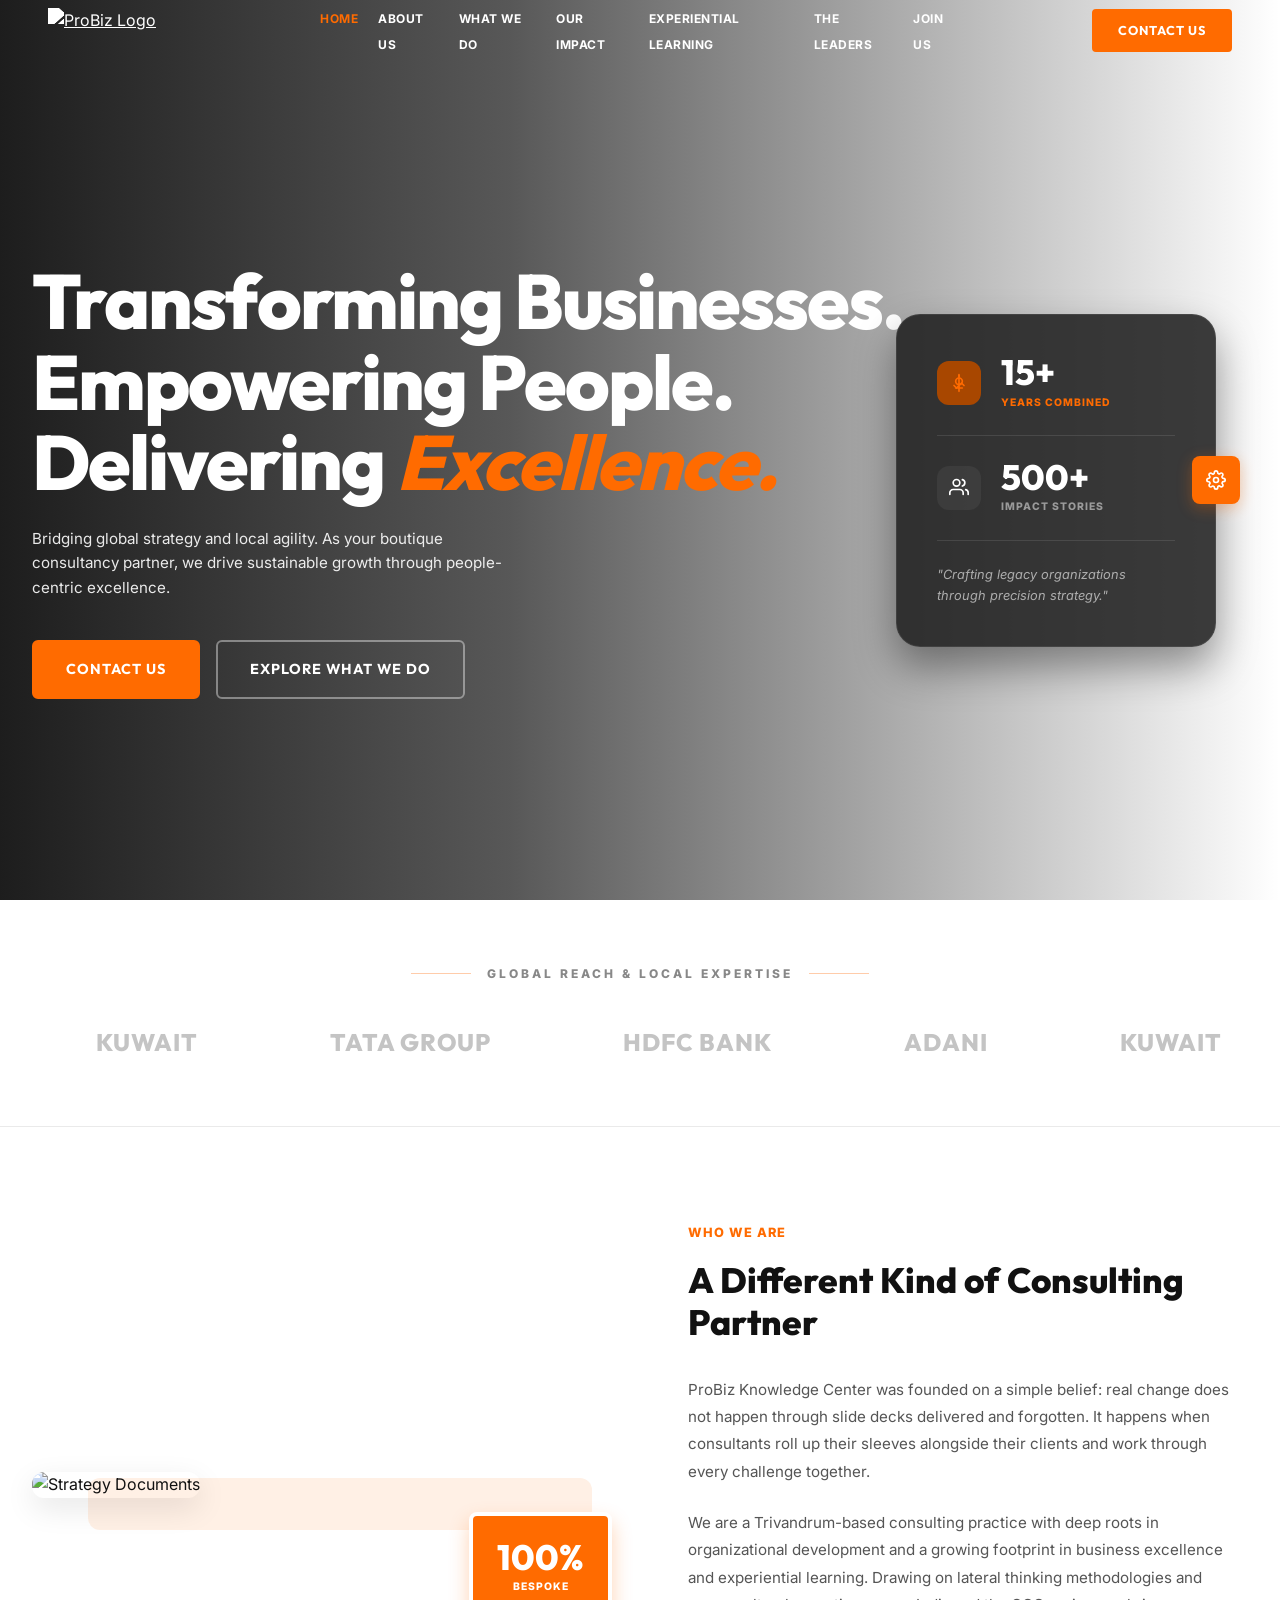
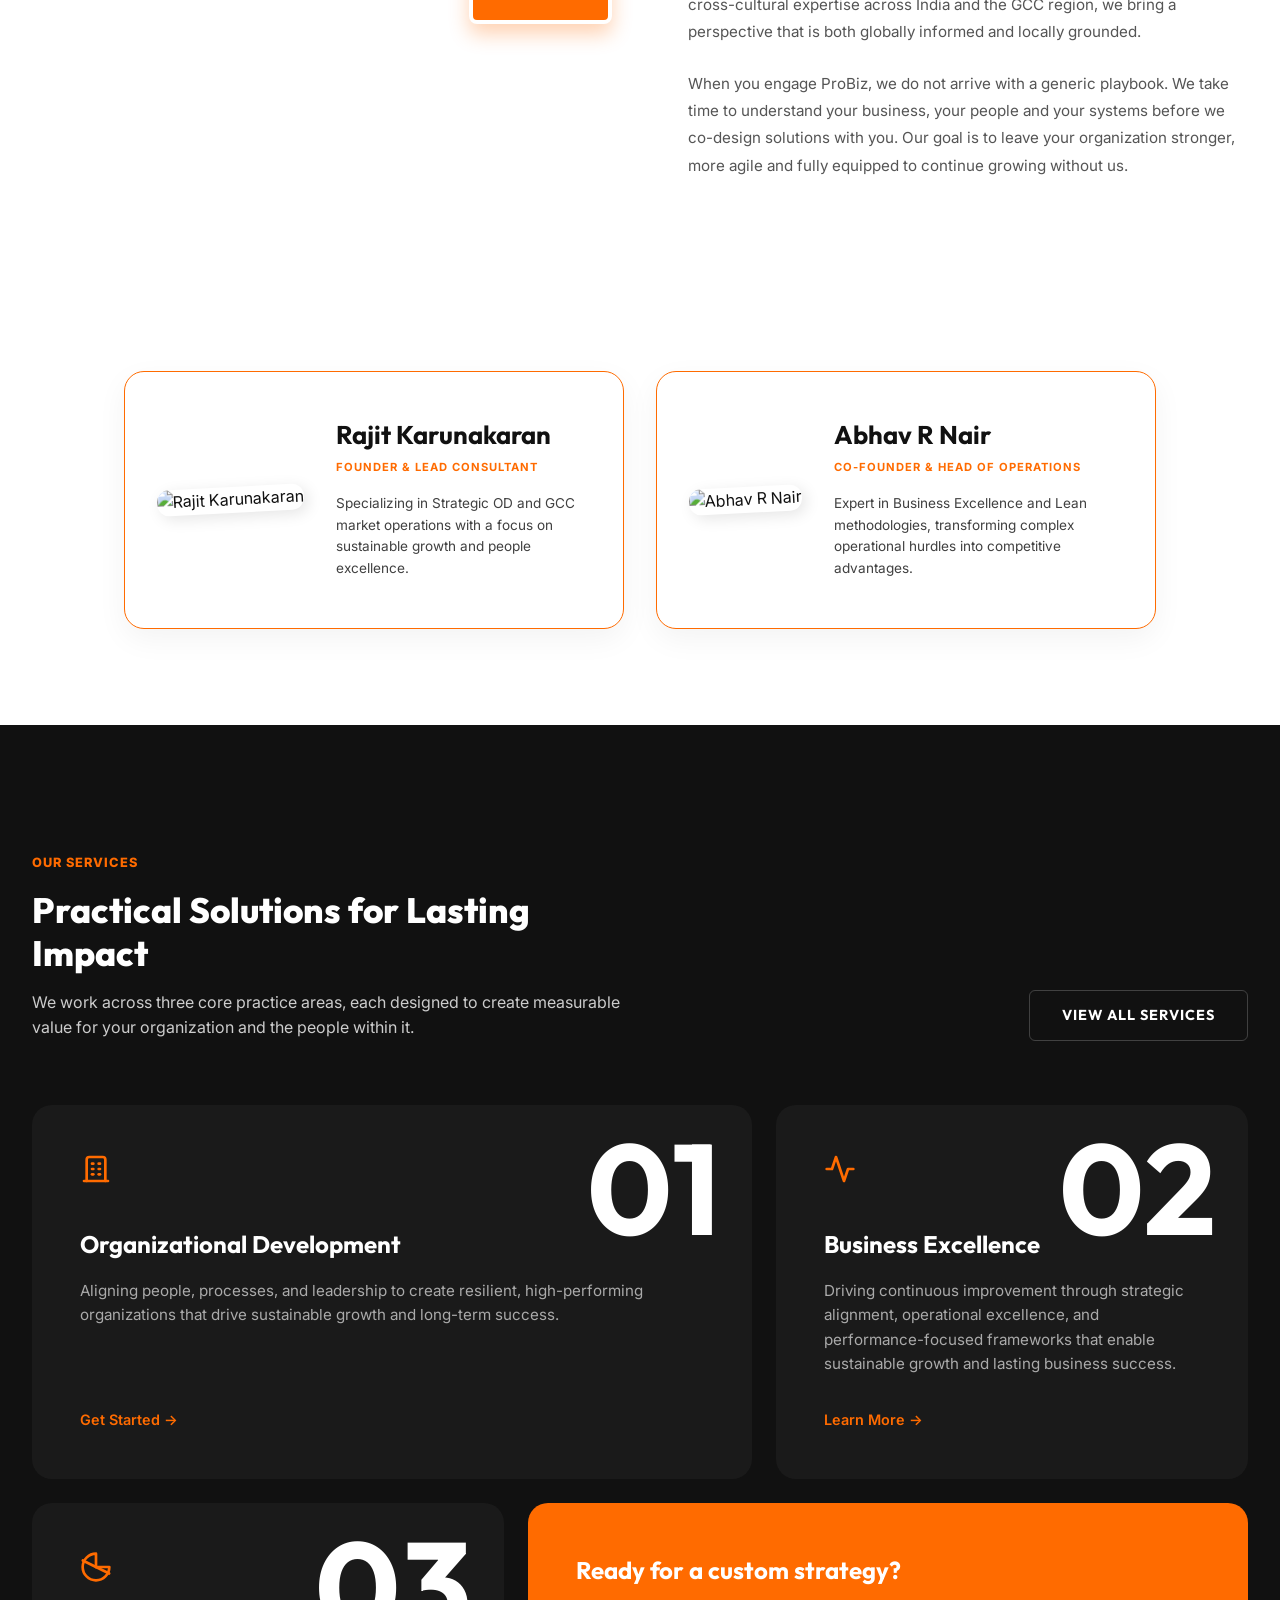
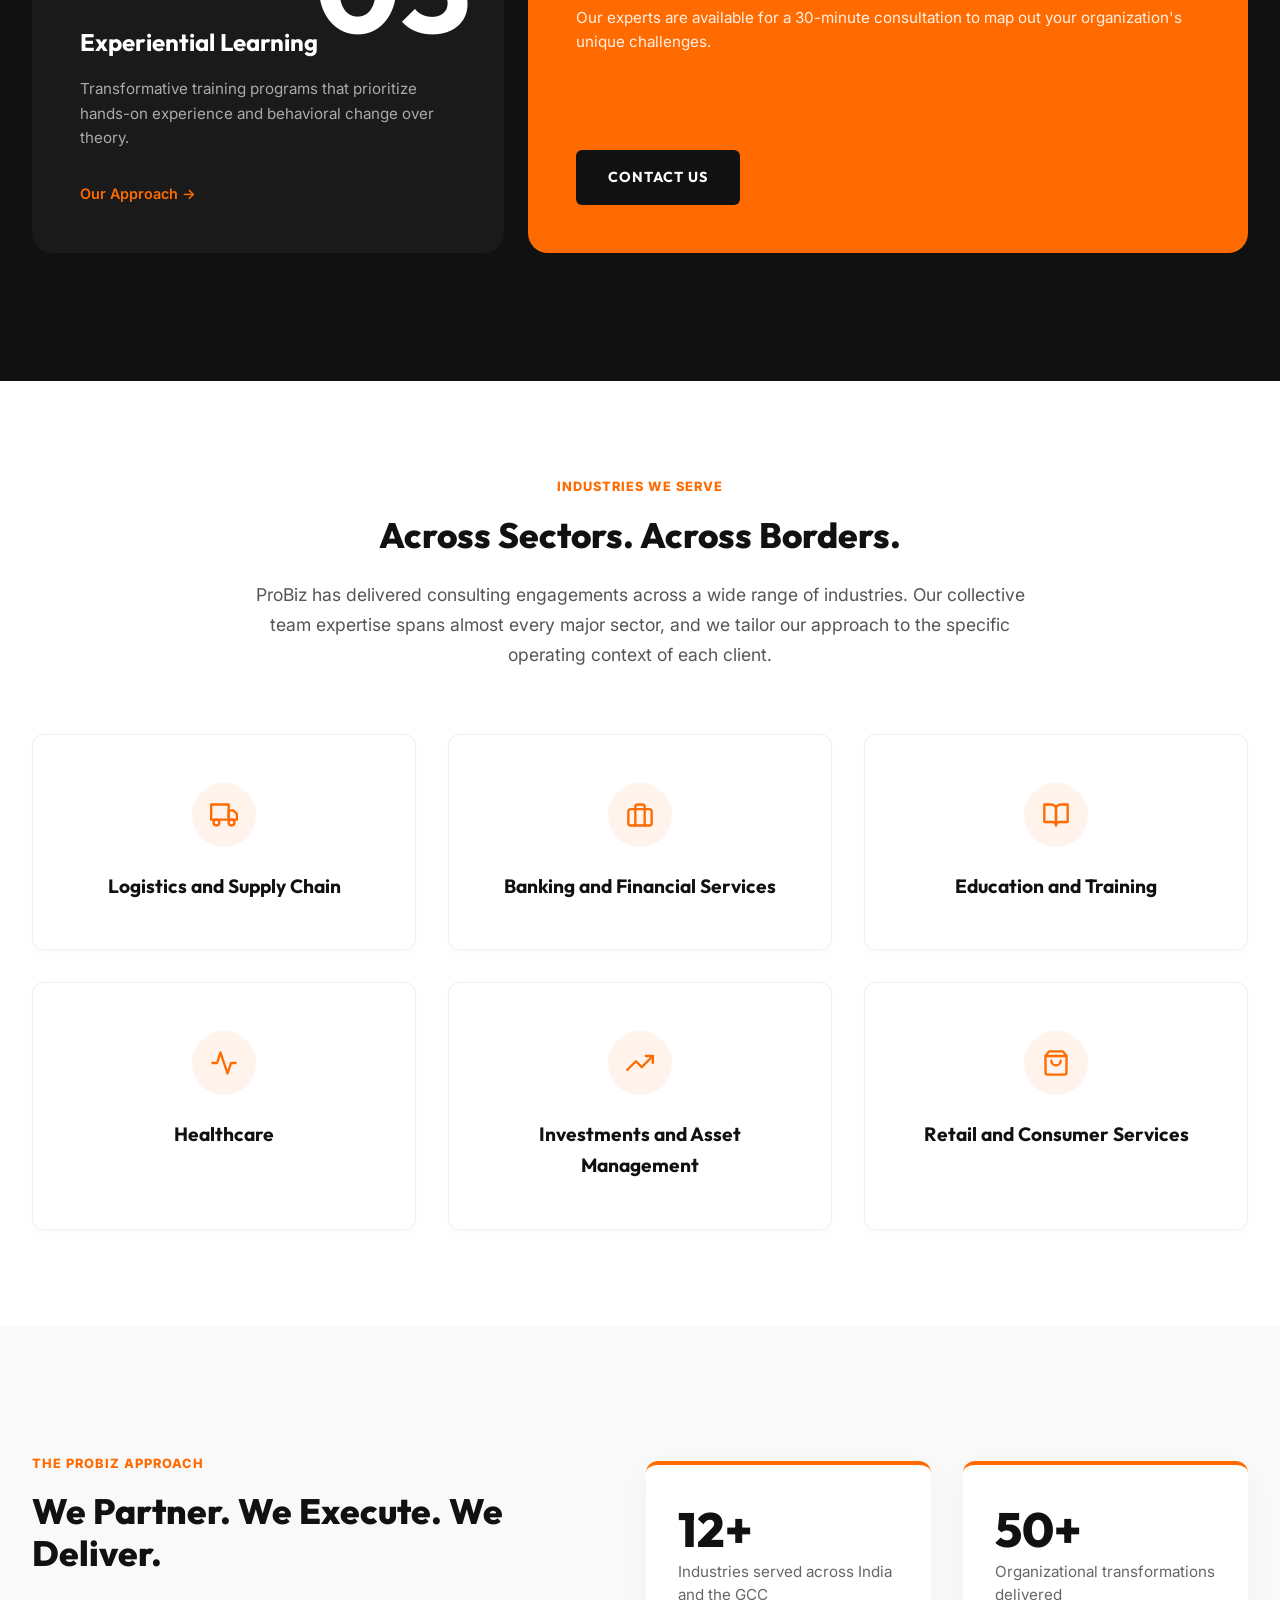
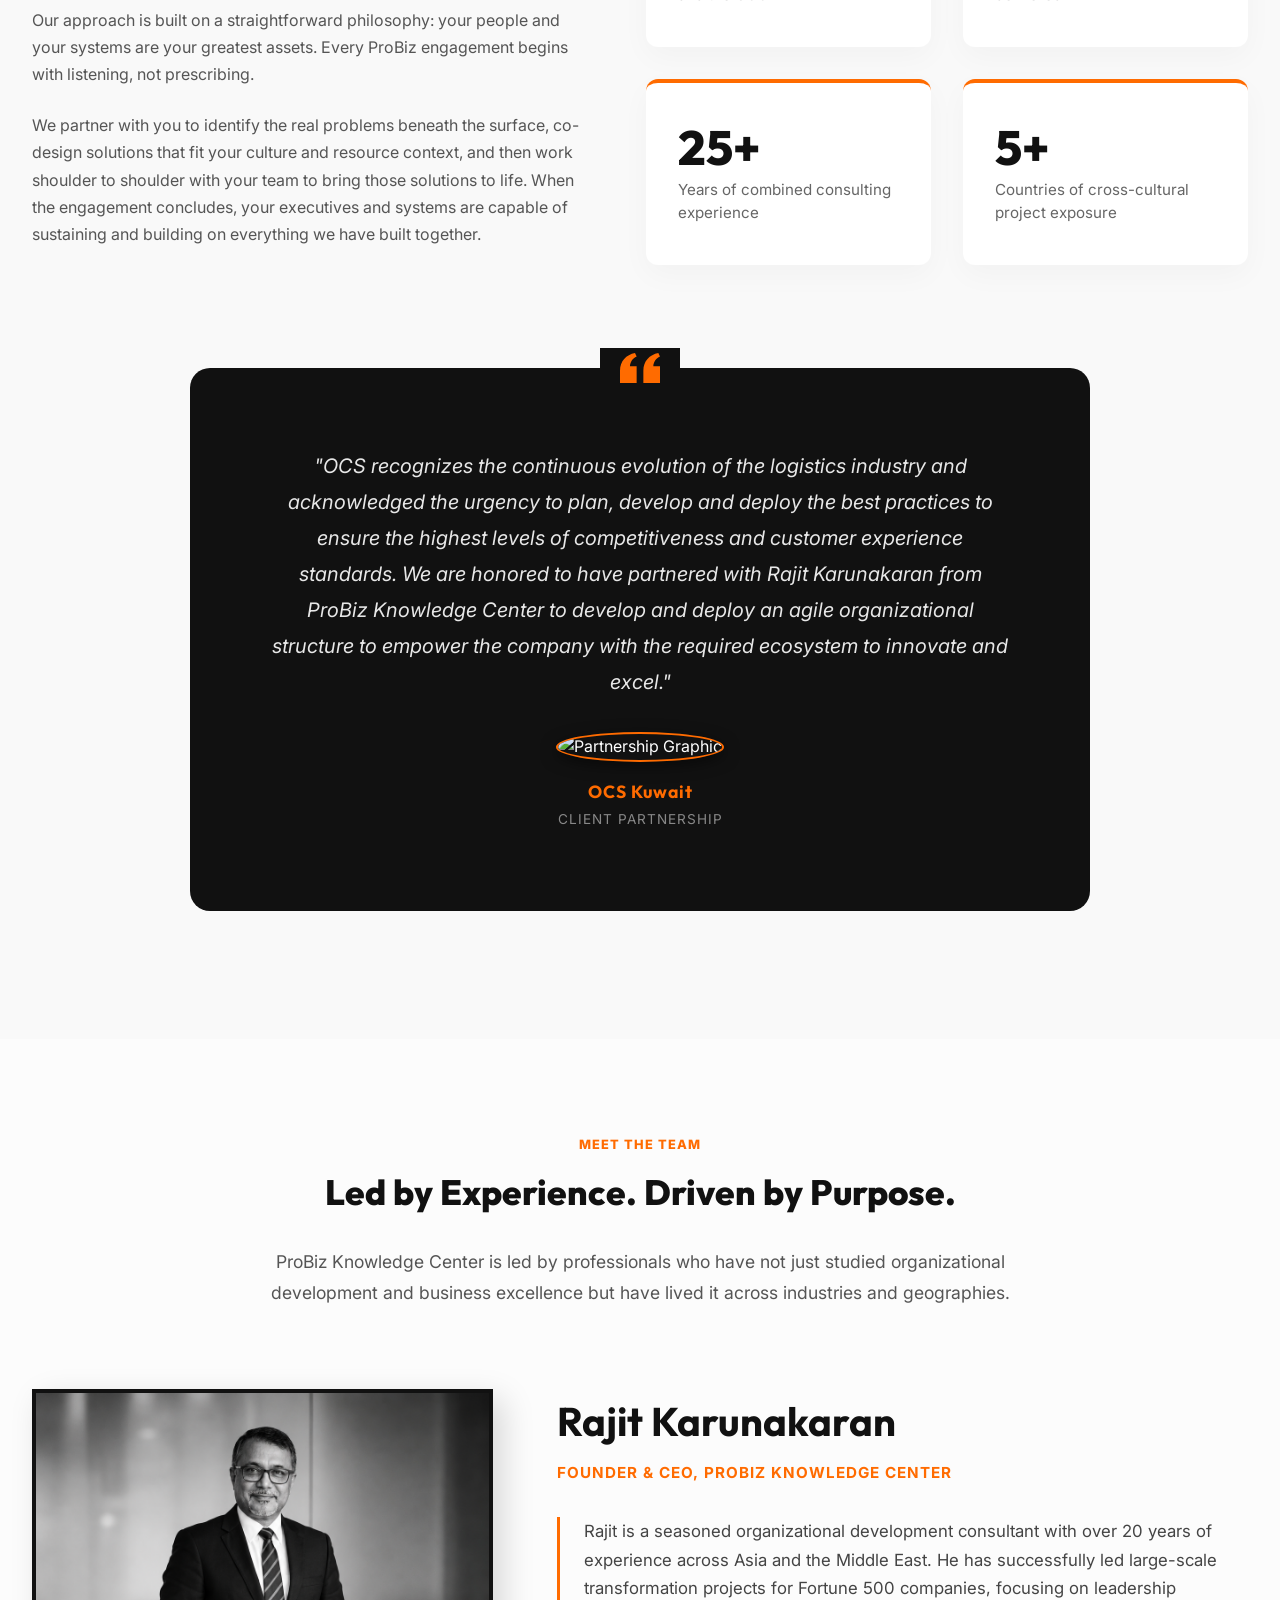
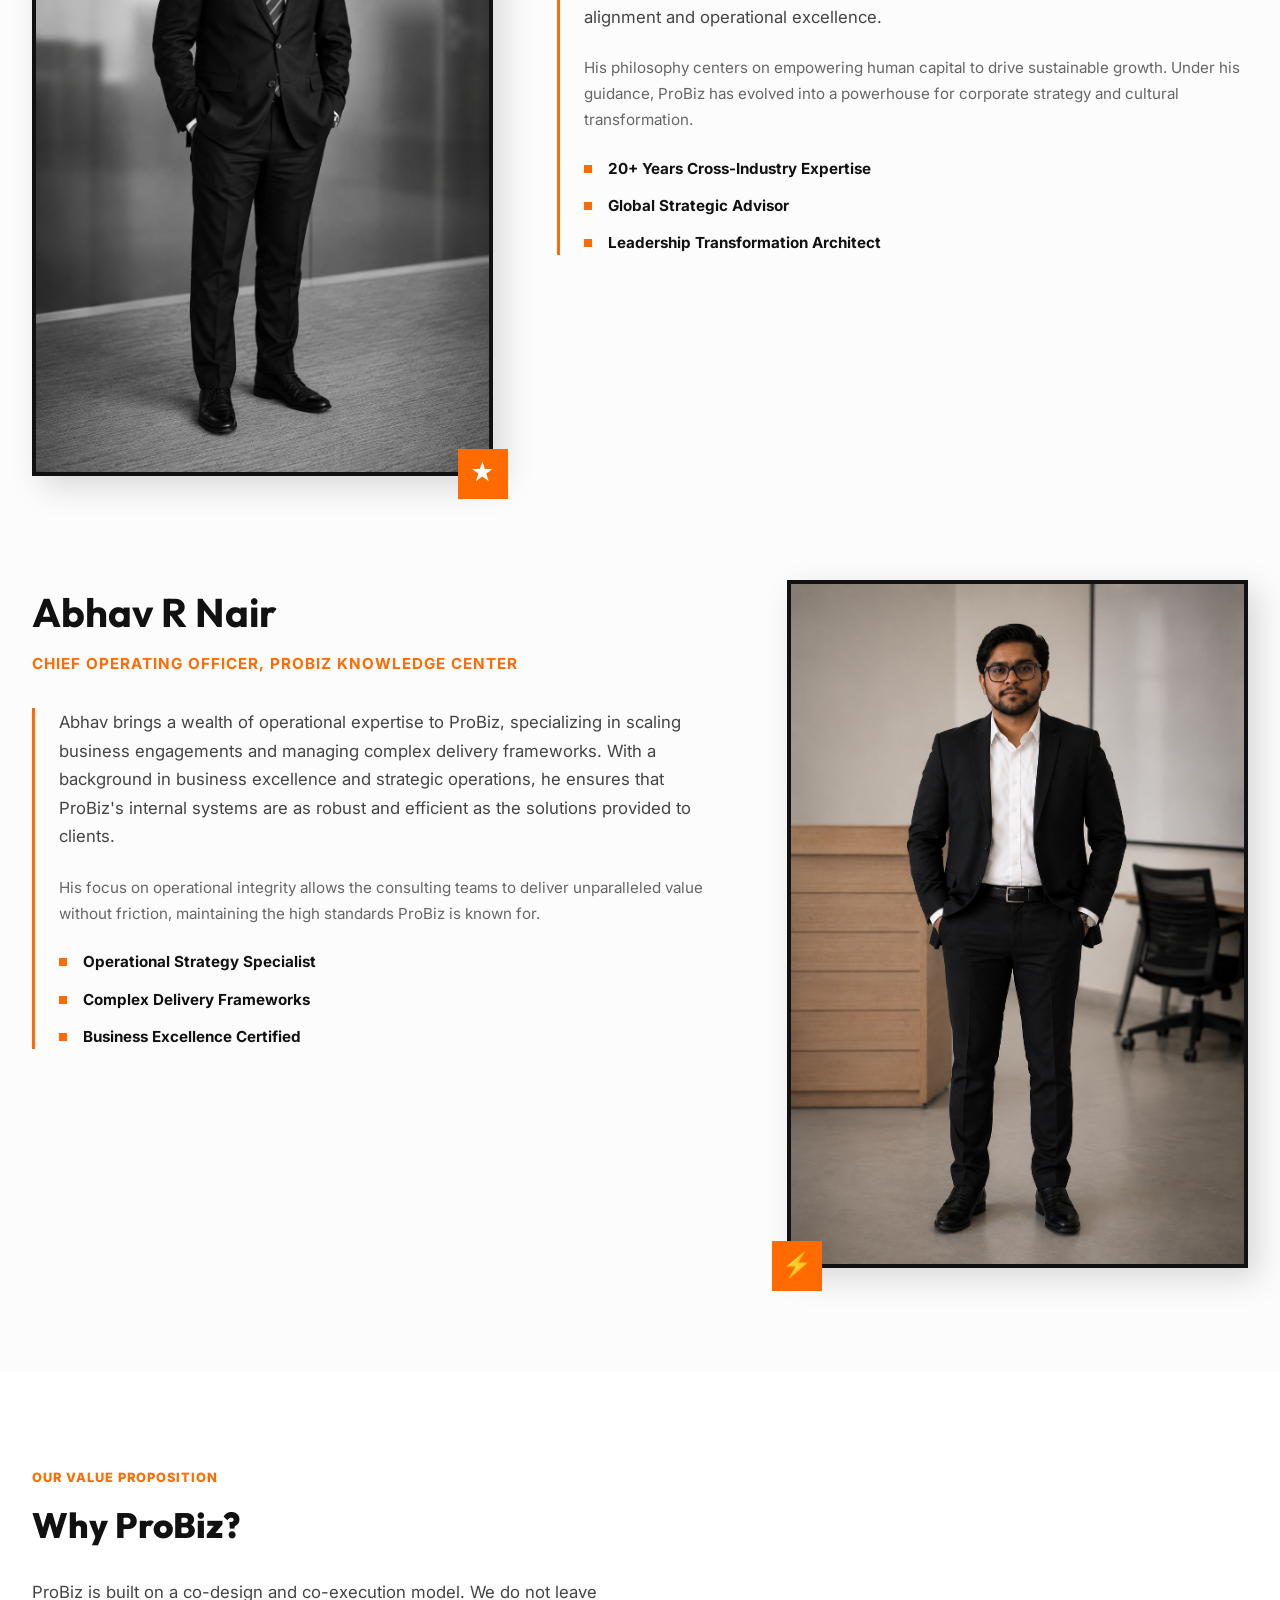
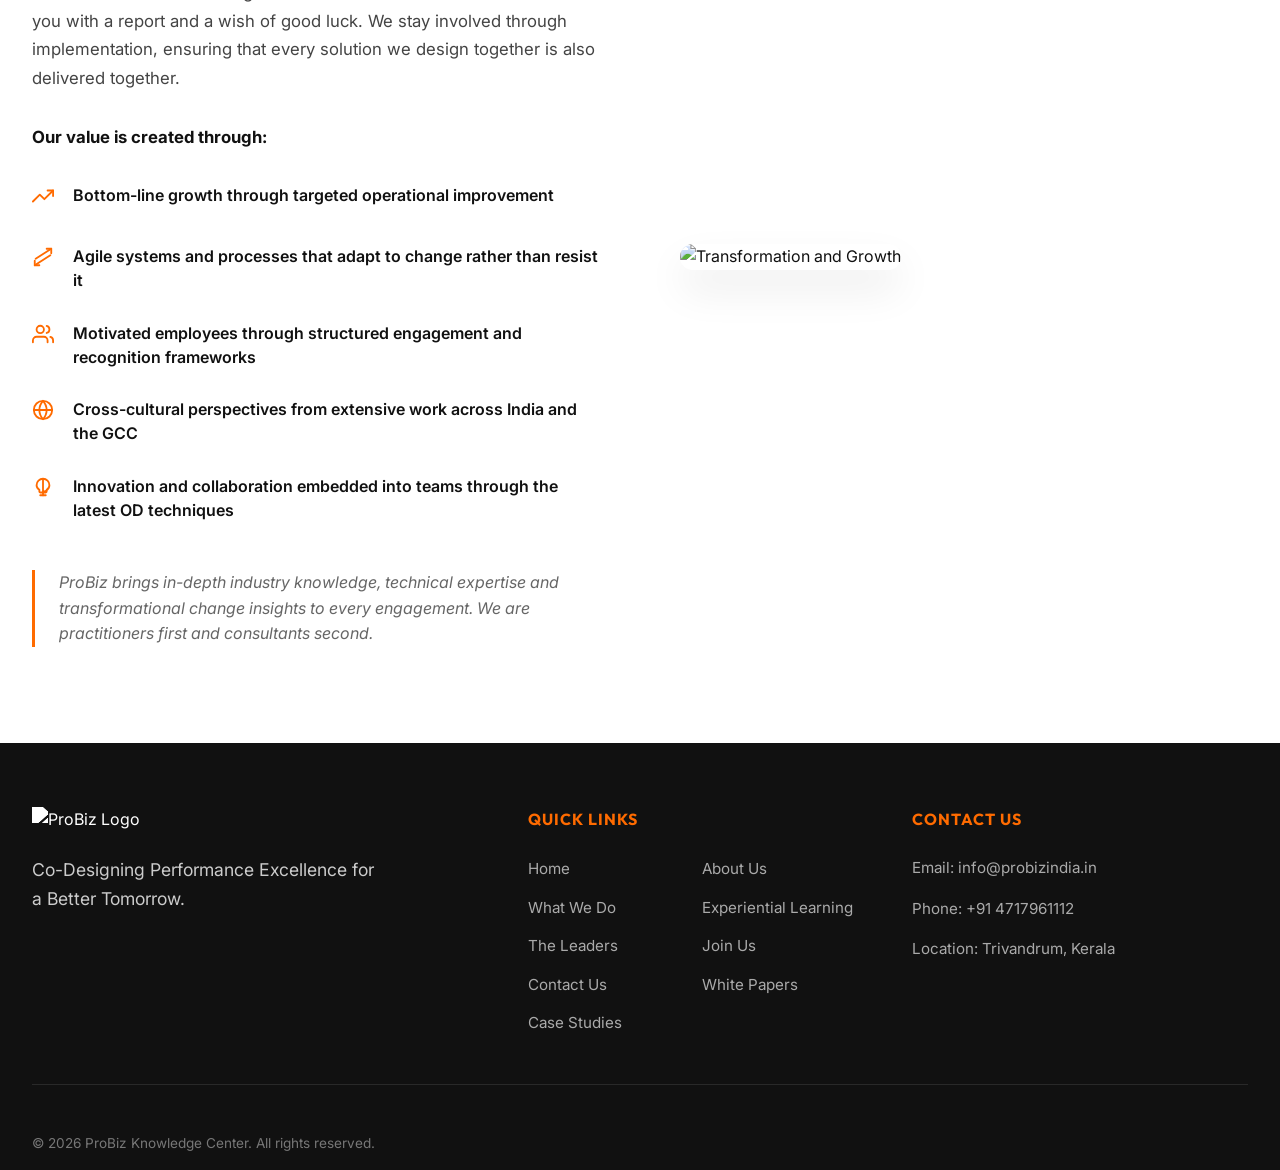
==== commit 8c92409a: "probiz5" ====
--- a/index.html
+++ b/index.html
@@ -2,7 +2,7 @@
 <html lang="en">
 <head>
     <meta charset="UTF-8">
-    <meta name="viewport" content="width=device-width, initial-scale=1.0">
+    <meta name="viewport" content="width=device-width, initial-scale=1.0, minimum-scale=1.0">
     <title>ProBiz Knowledge Center</title>
     <meta name="description" content="ProBiz Knowledge Center is a Trivandrum-based consulting practice that co-designs and co-executes high-impact solutions across organizational development, business excellence and experiential learning.">
     <!-- Google Fonts -->
@@ -17,16 +17,20 @@
             <a href="#" class="logo">
                 <img src="assets/images/logoprobiz.png" alt="ProBiz Logo" class="nav-logo-img">
             </a>
-            <ul class="nav-links">
+            <button class="mobile-toggle" id="mobileToggle" aria-label="Toggle Navigation">
+                <svg width="24" height="24" viewBox="0 0 24 24" fill="none" stroke="currentColor" stroke-width="2" stroke-linecap="round" stroke-linejoin="round"><line x1="3" y1="12" x2="21" y2="12"></line><line x1="3" y1="6" x2="21" y2="6"></line><line x1="3" y1="18" x2="21" y2="18"></line></svg>
+            </button>
+            <ul class="nav-links" id="navLinks">
                 <li><a href="#" class="active">HOME</a></li>
                 <li><a href="about.html">ABOUT US</a></li>
-                <li><a href="#whatwedo">WHAT WE DO</a></li>
-                <li><a href="#impact">OUR IMPACT</a></li>
-                <li><a href="#learning">EXPERIENTIAL LEARNING</a></li>
-                <li><a href="#leaders">THE LEADERS</a></li>
-                <li><a href="#join">JOIN US</a></li>
+                <li><a href="services.html">WHAT WE DO</a></li>
+                <li><a href="impact.html">OUR IMPACT</a></li>
+                <li><a href="learning.html">EXPERIENTIAL LEARNING</a></li>
+                <li><a href="leaders.html">THE LEADERS</a></li>
+                <li><a href="join.html">JOIN US</a></li>
+                <li class="nav-contact-item mobile-btn"><a href="contact.html" class="btn btn-primary nav-btn">CONTACT US</a></li>
             </ul>
-            <a href="#contact" class="btn btn-primary nav-btn">CONTACT US</a>
+            <a href="contact.html" class="btn btn-primary nav-btn desktop-btn">CONTACT US</a>
         </div>
     </nav>
 
@@ -37,7 +41,7 @@
         <div class="container hero-container">
             <div class="hero-content">
                 <h1 class="hero-headline">
-                    Transforming Businesses.<br>
+                    <span class="desktop-nowrap">Transforming Businesses.</span><br>
                     Empowering People.<br>
                     Delivering <span class="highlight italic">Excellence.</span>
                 </h1>
@@ -142,7 +146,7 @@
                     <img src="assets/images/Rajit Karunakaran .jpeg" alt="Rajit Karunakaran" class="leader-img">
                 </div>
                 <div class="leader-info">
-                    <h3>Rajit<br>Karunakaran</h3>
+                    <h3>Rajit Karunakaran</h3>
                     <h5 class="role-title">FOUNDER & LEAD CONSULTANT</h5>
                     <p>Specializing in Strategic OD and GCC market operations with a focus on sustainable growth and people excellence.</p>
                 </div>
@@ -153,7 +157,7 @@
                     <img src="assets/images/Abhav R Nair.jpeg" alt="Abhav R Nair" class="leader-img">
                 </div>
                 <div class="leader-info">
-                    <h3>Abhav R<br>Nair</h3>
+                    <h3>Abhav R Nair</h3>
                     <h5 class="role-title">CO-FOUNDER & HEAD OF OPERATIONS</h5>
                     <p>Expert in Business Excellence and Lean methodologies, transforming complex operational hurdles into competitive advantages.</p>
                 </div>
@@ -326,62 +330,21 @@
 
             <!-- Rajit Profile -->
             <div class="leader-profile">
-                <div class="leader-profile-image">
+                <div class="leader-profile-image framed">
                     <img src="assets/images/standing imge .png" alt="Rajit Karunakaran" class="leader-portrait">
+                    <div class="leader-badge right-badge">★</div>
                 </div>
                 <div class="leader-profile-content">
                     <h3 class="leader-name">Rajit Karunakaran</h3>
-                    <h5 class="leader-title">Founder & CEO, ProBiz Knowledge Center</h5>
-                    <div class="leader-bio">
-                        <h4 class="bio-subheading">Background in Organizational Development and Business Consulting</h4>
-                        <ul class="bio-list">
-                            <li>Founder and CEO of ProBiz Knowledge Center.</li>
-                            <li>TEDx Speaker, management consultant, corporate trainer and mentor with 32+ years of experience.</li>
-                            <li>Specializes in Organizational Development, Business Excellence, Leadership Development, Design Thinking and Strategic Transformation.</li>
-                            <li>Helps organizations improve performance, strengthen leadership capability and build sustainable growth cultures.</li>
-                            <li>Extensive consulting and training experience across India and the MENA region.</li>
-                        </ul>
-
-                        <h4 class="bio-subheading">Key Industries and Geographies Served</h4>
-                        <ul class="bio-list">
-                            <li>Manufacturing</li>
-                            <li>Education</li>
-                            <li>Healthcare</li>
-                            <li>Retail</li>
-                            <li>Professional Services</li>
-                            <li>Technology</li>
-                            <li>Entrepreneurship and Startup Ecosystems</li>
-                            <li>Served clients and institutions across India and the Middle East (MENA region).</li>
-                        </ul>
-
-                        <h4 class="bio-subheading">Signature Accomplishments and Client Outcomes</h4>
-                        <ul class="bio-list">
-                            <li>Regional Mentor of Change, Atal Innovation Mission (AIM), NITI Aayog – Kerala Region.</li>
-                            <li>Featured on the GEMS Mentors List for four consecutive years (2022–2025).</li>
-                            <li>Cyber Ambassador under the Ministry of Electronics and Information Technology (MeitY), Government of India.</li>
-                            <li>Mentor on the G20 Women Mentorship Platform.</li>
-                            <li>Startup Advisor to the Wadhwani Foundation.</li>
-                            <li>Delivered leadership, organizational development and business excellence interventions that improved operational effectiveness, employee engagement, innovation and organizational performance.</li>
-                            <li>Guided institutions and organizations in building leadership capability and cultures of continuous improvement.</li>
-                        </ul>
-
-                        <h4 class="bio-subheading">Leadership Philosophy</h4>
-                        <ul class="bio-list">
-                            <li>Focuses on aligning people, purpose and performance.</li>
-                            <li>Believes sustainable transformation occurs when strategic thinking is combined with practical execution.</li>
-                            <li>Integrates Design Thinking, Mentoring and Storytelling into consulting and learning interventions.</li>
-                            <li>Advocates continuous learning, innovation and collaborative problem-solving.</li>
-                            <li>Committed to creating measurable, sustainable and people-centric organizational change.</li>
-                        </ul>
-
-                        <h4 class="bio-subheading">Educational Credentials and Professional Recognition</h4>
-                        <ul class="bio-list">
-                            <li>Postgraduate Degree Holder.</li>
-                            <li>Certified Level 2 Adobe Creative Educator.</li>
-                            <li>Honorary Fellow, International Association of Accounting Professionals (IAAP), United Kingdom.</li>
-                            <li>Life Member, Indian Society for Training and Development (ISTD).</li>
-                            <li>Life Member, National Institute of Personnel Management (NIPM).</li>
-                            <li>Life Member, Kerala Chamber of Commerce and Industry (KCCI).</li>
+                    <h5 class="leader-title">FOUNDER & CEO, PROBIZ KNOWLEDGE CENTER</h5>
+                    <div class="leader-short-bio">
+                        <p>Rajit is a seasoned organizational development consultant with over 20 years of experience across Asia and the Middle East. He has successfully led large-scale transformation projects for Fortune 500 companies, focusing on leadership alignment and operational excellence.</p>
+                        <p class="small-text">His philosophy centers on empowering human capital to drive sustainable growth. Under his guidance, ProBiz has evolved into a powerhouse for corporate strategy and cultural transformation.</p>
+                        
+                        <ul class="short-bio-list">
+                            <li>20+ Years Cross-Industry Expertise</li>
+                            <li>Global Strategic Advisor</li>
+                            <li>Leadership Transformation Architect</li>
                         </ul>
                     </div>
                 </div>
@@ -389,57 +352,21 @@
 
             <!-- Abhav Profile -->
             <div class="leader-profile reverse-layout">
-                <div class="leader-profile-image">
+                <div class="leader-profile-image framed">
                     <img src="assets/images/abinav.png" alt="Abhav R Nair" class="leader-portrait">
+                    <div class="leader-badge left-badge">⚡</div>
                 </div>
                 <div class="leader-profile-content">
                     <h3 class="leader-name">Abhav R Nair</h3>
-                    <h5 class="leader-title">Chief Operating Officer, ProBiz Knowledge Center</h5>
-                    <div class="leader-bio">
-                        <h4 class="bio-subheading">Background in Organizational Leadership and Academic Diplomacy</h4>
-                        <ul class="bio-list">
-                            <li>Chief Operating Officer of ProBiz Knowledge Center.</li>
-                            <li>Founder and CEO of the International Matrix Foundation (IMF), an international academic simulation and leadership development enterprise.</li>
-                            <li>Extensive experience in organizational leadership, experiential learning, academic diplomacy and conference management.</li>
-                            <li>Leads operational excellence, institutional partnerships and experiential learning initiatives at ProBiz.</li>
-                        </ul>
-
-                        <h4 class="bio-subheading">Key Industries, Sectors and Geographies Served</h4>
-                        <ul class="bio-list">
-                            <li>Higher Education Institutions and Universities.</li>
-                            <li>Schools and Educational Networks.</li>
-                            <li>Leadership Development and Youth Empowerment Programs.</li>
-                            <li>Academic Simulation and Model United Nations Ecosystems.</li>
-                            <li>Entrepreneurship and Innovation Platforms.</li>
-                            <li>Experience working with institutions across India, the GCC region, Europe and Southeast Asia.</li>
-                        </ul>
-
-                        <h4 class="bio-subheading">Signature Accomplishments and Outcomes</h4>
-                        <ul class="bio-list">
-                            <li>Founder of the International Matrix Foundation with international institutional collaborations.</li>
-                            <li>Secretary-General of Rajadhani MUN 2025, Kerala's first internationally integrated Model United Nations conference.</li>
-                            <li>Executive Board participation at 60+ conferences including IIT Bombay, IIT Kharagpur, IIT Roorkee, IIT Indore, IIIT Guwahati, NIT Rourkela, NIT Agartala, NMIMS and KIIT.</li>
-                            <li>Appointed Ambassador for India by International Diplomats UAE.</li>
-                            <li>Designed and facilitated experiential learning programs that enhance leadership, communication, negotiation and critical thinking skills among students and young professionals.</li>
-                        </ul>
-
-                        <h4 class="bio-subheading">Leadership Philosophy</h4>
-                        <ul class="bio-list">
-                            <li>Believes experiential learning is the most effective pathway to developing future leaders.</li>
-                            <li>Focuses on empowering individuals through global exposure, collaboration and practical learning experiences.</li>
-                            <li>Advocates leadership built on diplomacy, innovation, critical thinking and ethical decision-making.</li>
-                            <li>Committed to creating platforms that bridge academic learning with real-world problem solving.</li>
-                        </ul>
-
-                        <h4 class="bio-subheading">Educational Credentials and Certifications</h4>
-                        <ul class="bio-list">
-                            <li>Pursuing B.Tech in Electrical and Computer Engineering, Mar Baselios College of Engineering and Technology (MBCET), Thiruvananthapuram.</li>
-                            <li>UN Diploma in International Environmental Law and Governance.</li>
-                            <li>UN Diploma in International Legal Framework on Biological Diversity.</li>
-                            <li>Google Certified Project Manager.</li>
-                            <li>Certifications from UNESCO MGIEP, World Health Organization (WHO), Office of the UN High Commissioner for Human Rights (OHCHR), and the United Nations Office for Disarmament Affairs.</li>
-                            <li>Professional simulation certifications from Siemens Mobility, Deloitte, Mastercard and JPMorgan Chase.</li>
-                            <li>Cyber Ambassador under the Ministry of Electronics and Information Technology (MeitY), Government of India.</li>
+                    <h5 class="leader-title">CHIEF OPERATING OFFICER, PROBIZ KNOWLEDGE CENTER</h5>
+                    <div class="leader-short-bio">
+                        <p>Abhav brings a wealth of operational expertise to ProBiz, specializing in scaling business engagements and managing complex delivery frameworks. With a background in business excellence and strategic operations, he ensures that ProBiz's internal systems are as robust and efficient as the solutions provided to clients.</p>
+                        <p class="small-text">His focus on operational integrity allows the consulting teams to deliver unparalleled value without friction, maintaining the high standards ProBiz is known for.</p>
+                        
+                        <ul class="short-bio-list">
+                            <li>Operational Strategy Specialist</li>
+                            <li>Complex Delivery Frameworks</li>
+                            <li>Business Excellence Certified</li>
                         </ul>
                     </div>
                 </div>
@@ -504,11 +431,11 @@
                     <ul class="footer-links">
                         <li><a href="#">Home</a></li>
                         <li><a href="about.html">About Us</a></li>
-                        <li><a href="#">What We Do</a></li>
-                        <li><a href="#">Experiential Learning</a></li>
-                        <li><a href="#">The Leaders</a></li>
-                        <li><a href="#">Join Us</a></li>
-                        <li><a href="#">Contact Us</a></li>
+                        <li><a href="services.html">What We Do</a></li>
+                        <li><a href="#learning">Experiential Learning</a></li>
+                        <li><a href="leaders.html">The Leaders</a></li>
+                        <li><a href="join.html">Join Us</a></li>
+                        <li><a href="contact.html">Contact Us</a></li>
                         <li><a href="#">White Papers</a></li>
                         <li><a href="#">Case Studies</a></li>
                     </ul>
--- a/style.css
+++ b/style.css
@@ -120,6 +120,23 @@
     border-radius: 4px !important;
 }
 
+.mobile-btn {
+    display: none;
+}
+
+.mobile-toggle {
+    display: none;
+    background: none;
+    border: none;
+    color: var(--color-white);
+    cursor: pointer;
+    padding: 0.5rem;
+}
+
+.navbar.scrolled .mobile-toggle {
+    color: var(--color-black);
+}
+
 /* Hero Section */
 .hero-section {
     position: relative;
@@ -154,7 +171,7 @@
 }
 
 .hero-content {
-    max-width: 600px;
+    max-width: 800px;
     opacity: 0;
     transform: translateY(30px);
     animation: fadeInUp 1s ease forwards 0.5s;
@@ -173,6 +190,10 @@
 
 .hero-headline .highlight {
     color: var(--color-orange);
+}
+
+.desktop-nowrap {
+    white-space: nowrap;
 }
 
 .italic {
@@ -1115,6 +1136,59 @@
     .value-image {
         width: 100%;
     }
+    
+    /* Mobile Navbar Styling */
+    .navbar {
+        position: absolute; /* No sticky on mobile */
+    }
+    .navbar.scrolled {
+        position: absolute; /* override sticky fixed */
+    }
+    
+    .mobile-toggle {
+        display: block;
+    }
+    
+    .nav-links {
+        display: none;
+        position: absolute;
+        top: 100%;
+        left: 0;
+        width: 100%;
+        background-color: var(--color-white);
+        flex-direction: column;
+        padding: 2rem;
+        box-shadow: 0 10px 20px rgba(0,0,0,0.1);
+        transform: none; /* remove desktop centering */
+    }
+    
+    .nav-links.active {
+        display: flex;
+    }
+    
+    .nav-links a {
+        color: var(--color-black) !important;
+        font-size: 1.1rem;
+        padding: 0.75rem 0;
+        display: block;
+    }
+    
+    .nav-contact-item {
+        margin-top: 1rem;
+    }
+    
+    .mobile-btn {
+        display: block;
+    }
+    
+    .desktop-btn {
+        display: none !important;
+    }
+    
+    .nav-contact-item .nav-btn {
+        display: inline-block;
+        color: var(--color-white) !important;
+    }
 }
 
 /* Detailed Leaders Section */
@@ -1160,11 +1234,39 @@
     order: 1;
 }
 
+.leader-profile-image.framed {
+    position: relative;
+    padding: 0;
+}
+
 .leader-portrait {
     width: 100%;
-    border-radius: 20px;
-    box-shadow: 0 20px 40px rgba(0,0,0,0.1);
     height: auto;
+    border: 4px solid var(--color-black); /* Dark frame to match screenshot */
+    border-radius: 0;
+    box-shadow: 10px 10px 30px rgba(0,0,0,0.15);
+}
+
+.leader-badge {
+    position: absolute;
+    bottom: -15px;
+    width: 50px;
+    height: 50px;
+    background-color: var(--color-orange);
+    color: var(--color-white);
+    display: flex;
+    align-items: center;
+    justify-content: center;
+    font-size: 1.5rem;
+    z-index: 2;
+}
+
+.leader-badge.right-badge {
+    right: -15px;
+}
+
+.leader-badge.left-badge {
+    left: -15px;
 }
 
 .leader-name {
@@ -1175,50 +1277,47 @@
 }
 
 .leader-title {
-    font-size: 1.1rem;
+    font-size: 0.95rem;
     color: var(--color-orange);
     text-transform: uppercase;
     letter-spacing: 1px;
     margin-bottom: 2rem;
-    font-weight: 600;
-}
-
-.leader-bio {
-    border-left: 4px solid var(--color-orange);
+    font-weight: 700;
+}
+
+.leader-short-bio {
+    border-left: 3px solid var(--color-orange);
     padding-left: 1.5rem;
 }
 
-.leader-bio p {
+.leader-short-bio p {
     font-size: 1.05rem;
-    line-height: 1.8;
+    line-height: 1.7;
     color: #444;
     margin-bottom: 1.5rem;
 }
 
-.bio-subheading {
-    font-family: var(--font-heading);
-    font-size: 1.2rem;
-    color: var(--color-black);
-    margin-top: 2rem;
-    margin-bottom: 1rem;
-}
-
-.bio-list {
+.leader-short-bio p.small-text {
+    font-size: 0.95rem;
+    color: #666;
+}
+
+.short-bio-list {
     list-style-type: none;
     padding-left: 0;
-    margin-bottom: 1.5rem;
-}
-
-.bio-list li {
-    font-size: 1.05rem;
-    line-height: 1.6;
-    color: #444;
+    margin-top: 1.5rem;
+}
+
+.short-bio-list li {
+    font-size: 0.95rem;
+    font-weight: 700;
+    color: var(--color-black);
     margin-bottom: 0.8rem;
     position: relative;
     padding-left: 1.5rem;
 }
 
-.bio-list li::before {
+.short-bio-list li::before {
     content: "";
     width: 8px;
     height: 8px;
@@ -1247,7 +1346,7 @@
 .site-footer {
     background-color: #111111;
     color: var(--color-white);
-    padding: 6rem 0 2rem 0;
+    padding: 4rem 0 1rem 0;
 }
 
 .footer-container {
@@ -1258,10 +1357,10 @@
 .footer-top {
     display: grid;
     grid-template-columns: 2fr 1.5fr 1.5fr;
-    gap: 4rem;
-    margin-bottom: 4rem;
+    gap: 3rem;
+    margin-bottom: 3rem;
     border-bottom: 1px solid rgba(255,255,255,0.1);
-    padding-bottom: 4rem;
+    padding-bottom: 3rem;
 }
 
 .footer-logo {
@@ -1325,6 +1424,10 @@
     align-items: center;
     color: #777777;
     font-size: 0.85rem;
+}
+
+.footer-bottom p {
+    margin-bottom: 0;
 }
 
 @media (max-width: 992px) {
@@ -1582,4 +1685,17 @@
     .step-icon {
         display: none;
     }
-}
+    .desktop-nowrap {
+        white-space: normal;
+    }
+    .hero-headline {
+        font-size: 2.8rem;
+        letter-spacing: -1px;
+    }
+}
+
+@media (max-width: 480px) {
+    .hero-headline {
+        font-size: 2.2rem;
+    }
+}
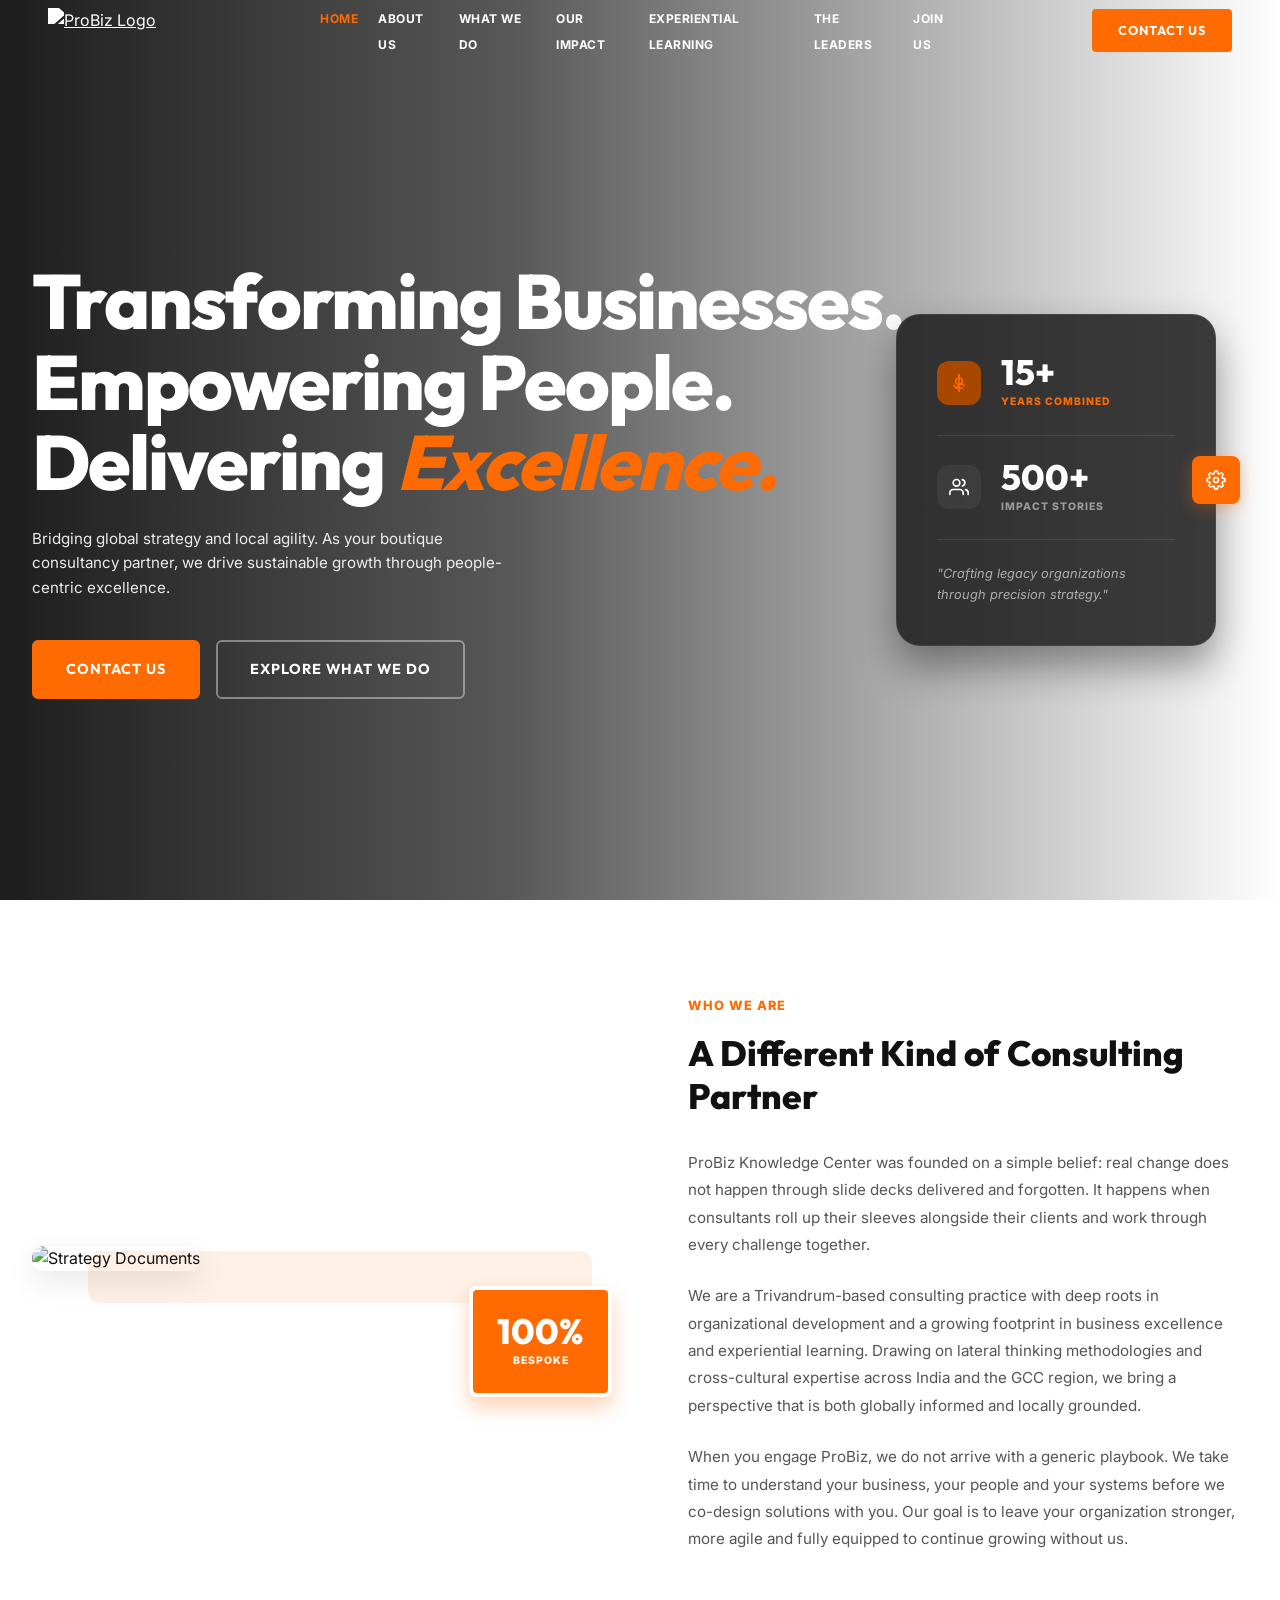
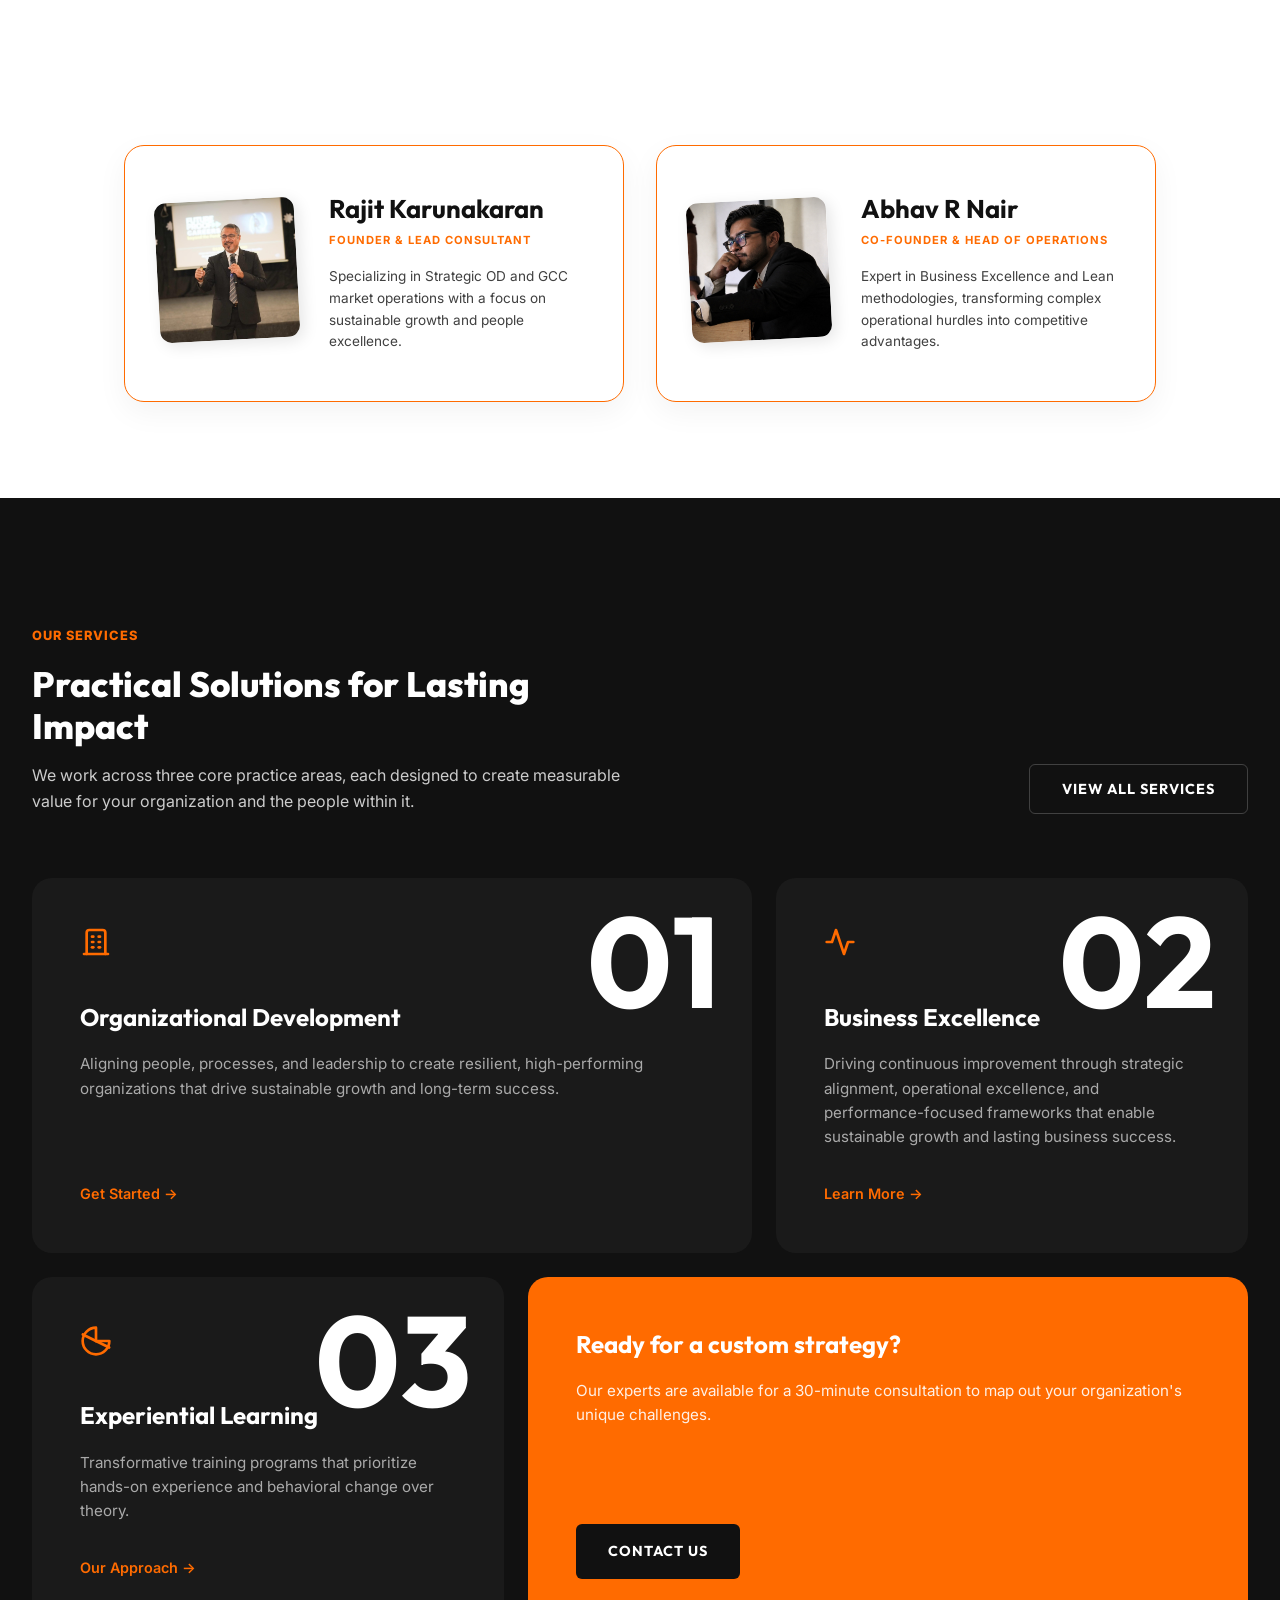
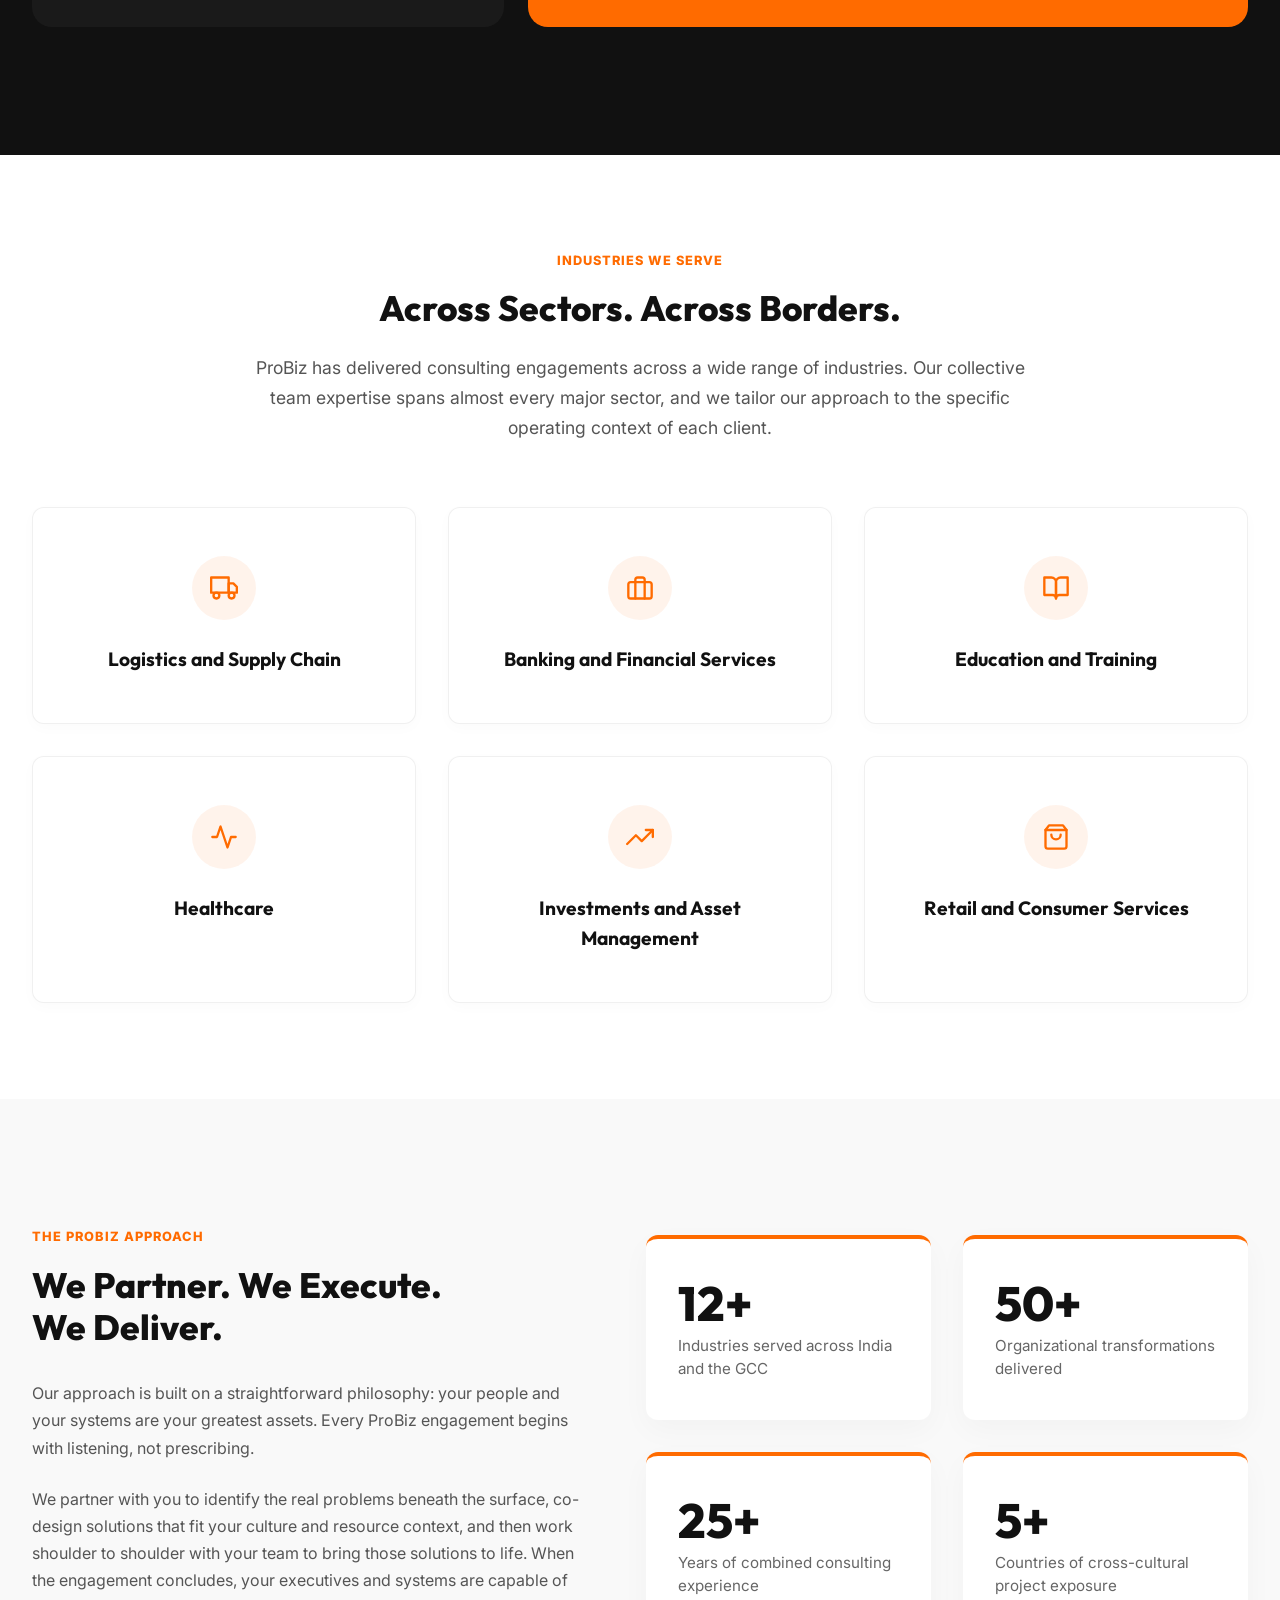
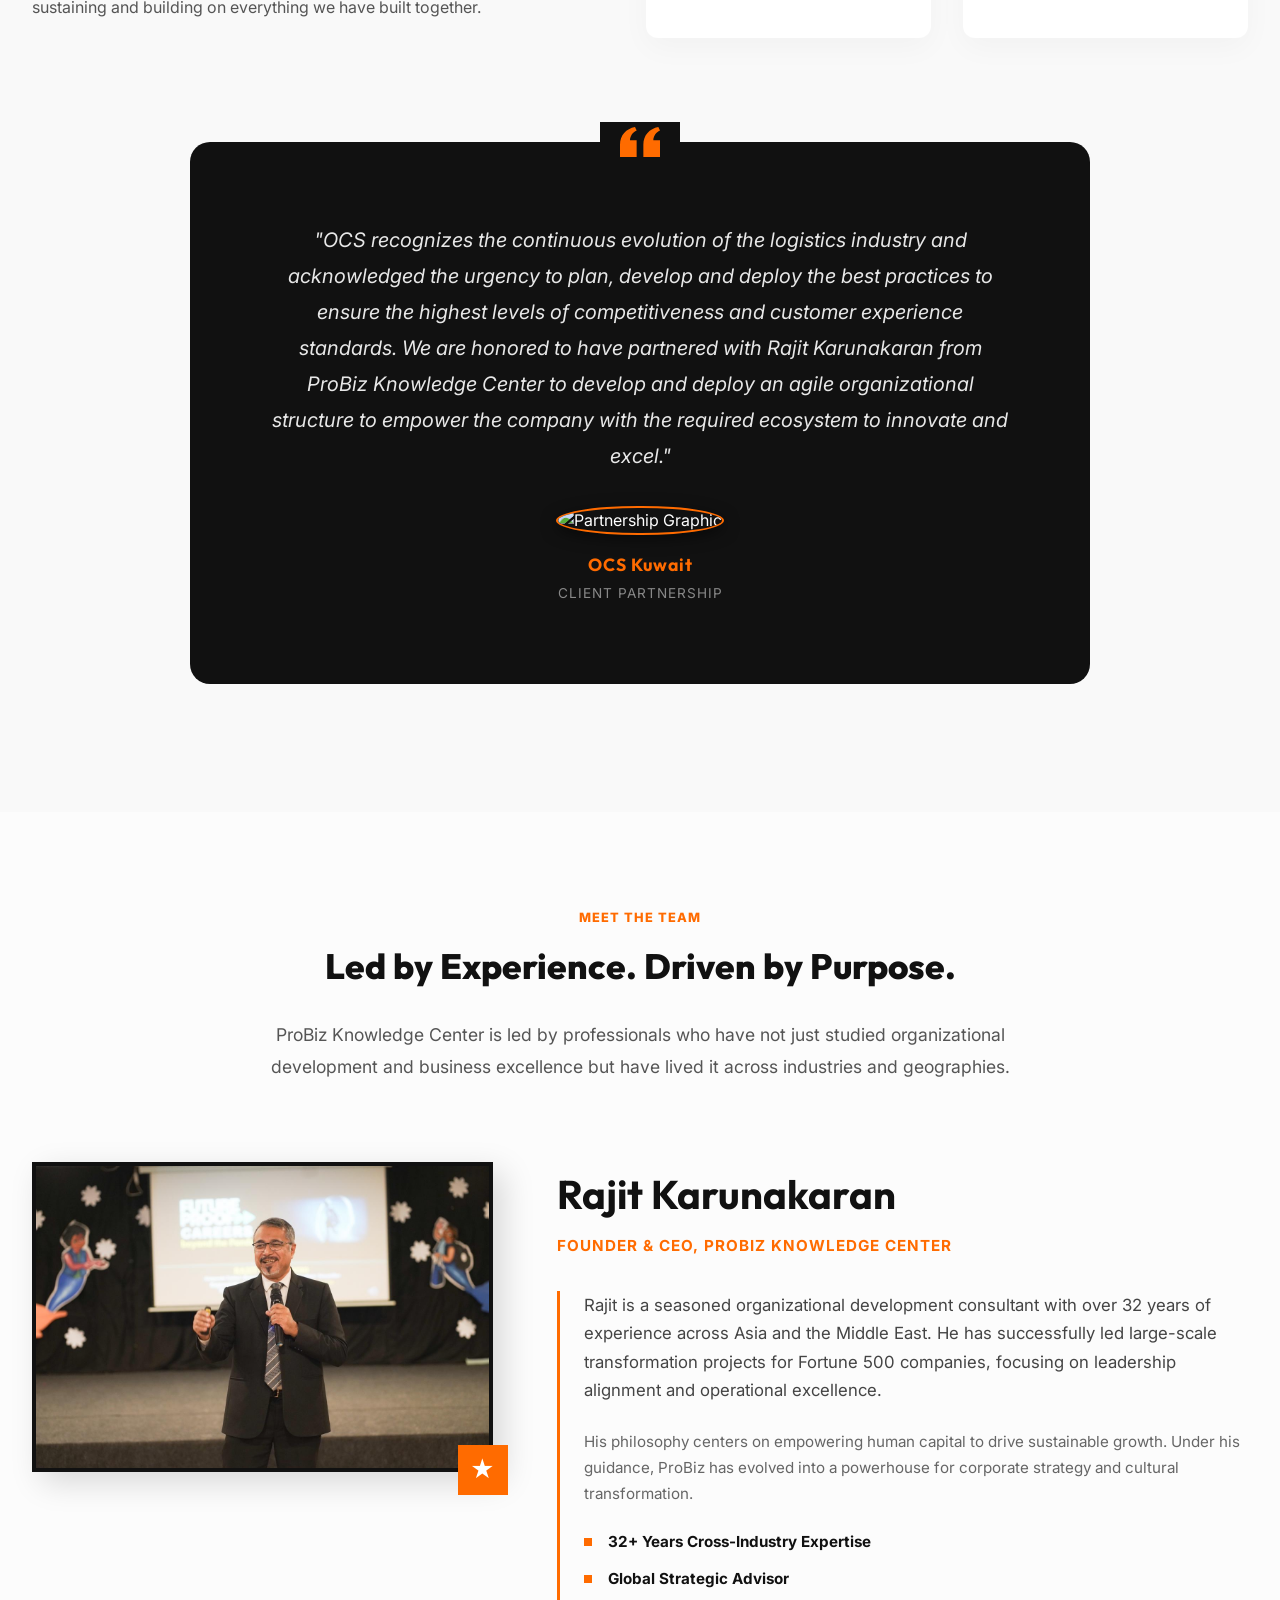
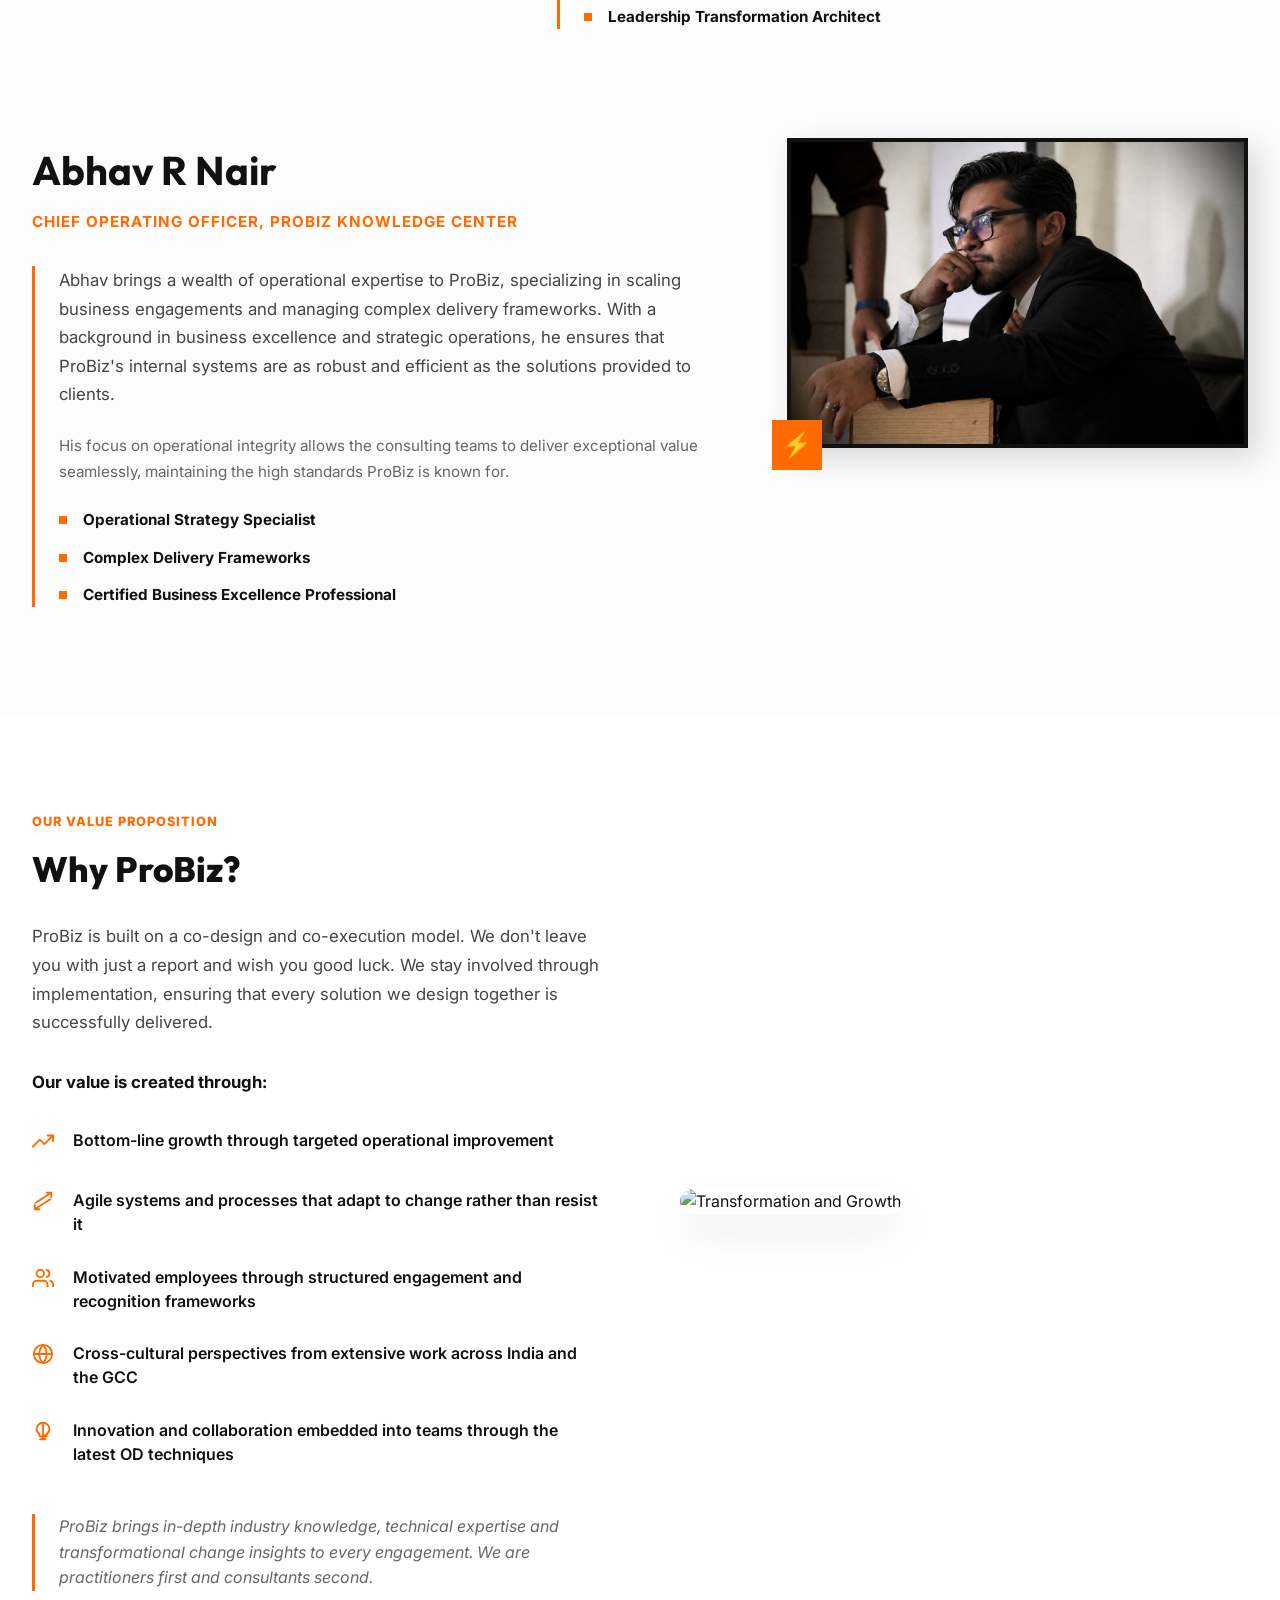
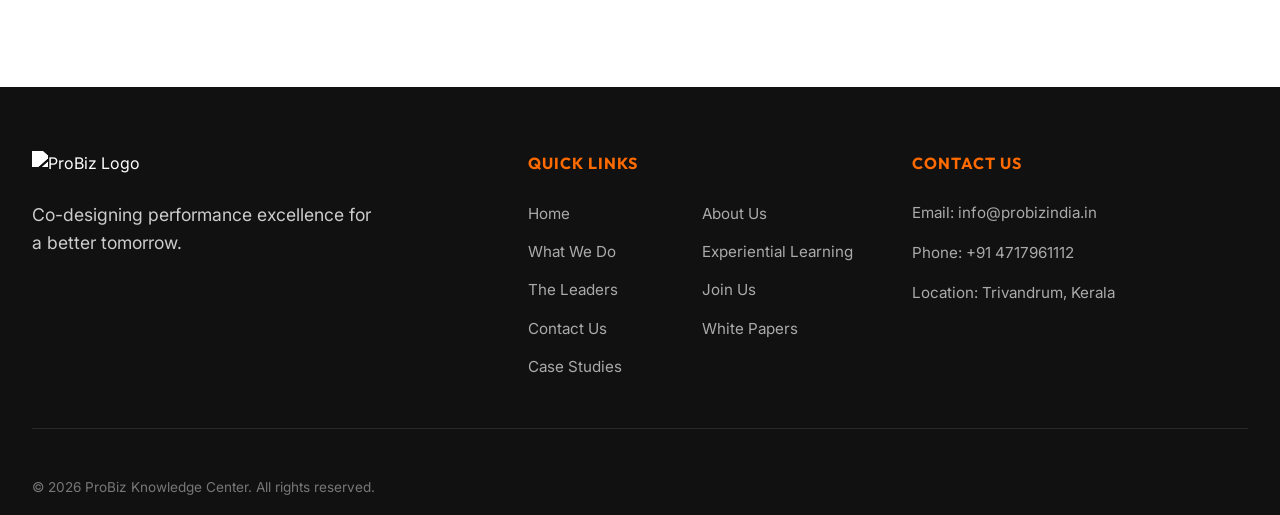
==== commit f3849e9a: "probiz6" ====
--- a/index.html
+++ b/index.html
@@ -3,8 +3,13 @@
 <head>
     <meta charset="UTF-8">
     <meta name="viewport" content="width=device-width, initial-scale=1.0, minimum-scale=1.0">
-    <title>ProBiz Knowledge Center</title>
-    <meta name="description" content="ProBiz Knowledge Center is a Trivandrum-based consulting practice that co-designs and co-executes high-impact solutions across organizational development, business excellence and experiential learning.">
+    <title>ProBiz Knowledge Center | International Business Consulting and Organizational Development</title>
+    <meta name="description" content="ProBiz Knowledge Center is one the leading business consulting and organizational development firms in India. We partner with enterprises to design agile systems, build high-performance teams and achieve lasting results.">
+    <meta property="og:title" content="ProBiz Knowledge Center | International Business Consulting and Organizational Development">
+    <meta property="og:description" content="ProBiz Knowledge Center is one the leading business consulting and organizational development firms in India. We partner with enterprises to design agile systems, build high-performance teams and achieve lasting results.">
+    <meta property="og:type" content="website">
+    <meta property="og:url" content="https://probizindia.vercel.app/">
+    
     <!-- Google Fonts -->
     <link rel="preconnect" href="https://fonts.googleapis.com">
     <link rel="preconnect" href="https://fonts.gstatic.com" crossorigin>
@@ -21,7 +26,7 @@
                 <svg width="24" height="24" viewBox="0 0 24 24" fill="none" stroke="currentColor" stroke-width="2" stroke-linecap="round" stroke-linejoin="round"><line x1="3" y1="12" x2="21" y2="12"></line><line x1="3" y1="6" x2="21" y2="6"></line><line x1="3" y1="18" x2="21" y2="18"></line></svg>
             </button>
             <ul class="nav-links" id="navLinks">
-                <li><a href="#" class="active">HOME</a></li>
+                <li><a href="index.html" class="active">HOME</a></li>
                 <li><a href="about.html">ABOUT US</a></li>
                 <li><a href="services.html">WHAT WE DO</a></li>
                 <li><a href="impact.html">OUR IMPACT</a></li>
@@ -49,8 +54,8 @@
                     Bridging global strategy and local agility. As your boutique consultancy partner, we drive sustainable growth through people-centric excellence.
                 </p>
                 <div class="hero-buttons">
-                    <a href="#contact" class="btn btn-primary">CONTACT US</a>
-                    <a href="#explore" class="btn btn-secondary">EXPLORE WHAT WE DO</a>
+                    <a href="contact.html" class="btn btn-primary">CONTACT US</a>
+                    <a href="services.html" class="btn btn-secondary">EXPLORE WHAT WE DO</a>
                 </div>
             </div>
             
@@ -85,33 +90,7 @@
         </div>
     </header>
     
-    <section class="clients-section">
-        <div class="container">
-            <div class="clients-eyebrow">
-                <span class="line"></span>
-                <span>GLOBAL REACH & LOCAL EXPERTISE</span>
-                <span class="line"></span>
-            </div>
-            <div class="clients-ticker-wrapper">
-                <div class="clients-track">
-                    <span>KUWAIT</span>
-                    <span>TATA GROUP</span>
-                    <span>HDFC BANK</span>
-                    <span>ADANI</span>
-                    
-                    <span>KUWAIT</span>
-                    <span>TATA GROUP</span>
-                    <span>HDFC BANK</span>
-                    <span>ADANI</span>
-
-                    <span>KUWAIT</span>
-                    <span>TATA GROUP</span>
-                    <span>HDFC BANK</span>
-                    <span>ADANI</span>
-                </div>
-            </div>
-        </div>
-    </section>
+
 
     <section id="about" class="about-section">
         <div class="container about-container">
@@ -143,7 +122,7 @@
         <div class="container leaders-container">
             <div class="leader-card card-light">
                 <div class="leader-image-wrapper">
-                    <img src="assets/images/Rajit Karunakaran .jpeg" alt="Rajit Karunakaran" class="leader-img">
+                    <img src="assets/images/img11.jpeg" alt="Rajit Karunakaran" class="leader-img">
                 </div>
                 <div class="leader-info">
                     <h3>Rajit Karunakaran</h3>
@@ -154,7 +133,7 @@
             
             <div class="leader-card card-light">
                 <div class="leader-image-wrapper">
-                    <img src="assets/images/Abhav R Nair.jpeg" alt="Abhav R Nair" class="leader-img">
+                    <img src="assets/images/img12.PNG" alt="Abhav R Nair" class="leader-img">
                 </div>
                 <div class="leader-info">
                     <h3>Abhav R Nair</h3>
@@ -173,7 +152,7 @@
                     <p class="services-intro">We work across three core practice areas, each designed to create measurable value for your organization and the people within it.</p>
                 </div>
                 <div class="services-header-right">
-                    <a href="#" class="btn btn-outline">VIEW ALL SERVICES</a>
+                    <a href="services.html" class="btn btn-outline">VIEW ALL SERVICES</a>
                 </div>
             </div>
 
@@ -186,7 +165,7 @@
                     </div>
                     <h3>Organizational Development</h3>
                     <p>Aligning people, processes, and leadership to create resilient, high-performing organizations that drive sustainable growth and long-term success.</p>
-                    <a href="#" class="service-link">Get Started &rarr;</a>
+                    <a href="services.html" class="service-link">Get Started &rarr;</a>
                 </div>
 
                 <!-- Card 2 -->
@@ -197,7 +176,7 @@
                     </div>
                     <h3>Business Excellence</h3>
                     <p>Driving continuous improvement through strategic alignment, operational excellence, and performance-focused frameworks that enable sustainable growth and lasting business success.</p>
-                    <a href="#" class="service-link">Learn More &rarr;</a>
+                    <a href="services.html" class="service-link">Learn More &rarr;</a>
                 </div>
 
                 <!-- Card 3 -->
@@ -208,14 +187,14 @@
                     </div>
                     <h3>Experiential Learning</h3>
                     <p>Transformative training programs that prioritize hands-on experience and behavioral change over theory.</p>
-                    <a href="#" class="service-link">Our Approach &rarr;</a>
+                    <a href="learning.html" class="service-link">Our Approach &rarr;</a>
                 </div>
 
                 <!-- Card 4 CTA -->
                 <div class="service-card orange-card card-wide-right">
                     <h3>Ready for a custom strategy?</h3>
                     <p>Our experts are available for a 30-minute consultation to map out your organization's unique challenges.</p>
-                    <a href="#contact" class="btn btn-black">CONTACT US</a>
+                    <a href="contact.html" class="btn btn-black">CONTACT US</a>
                 </div>
             </div>
         </div>
@@ -280,7 +259,7 @@
             <div class="impact-top">
                 <div class="impact-content">
                     <h4 class="section-eyebrow">The ProBiz Approach</h4>
-                    <h2 class="section-heading">We Partner. We Execute. We Deliver.</h2>
+                    <h2 class="section-heading">We Partner. We Execute. <span style="white-space: nowrap;">We Deliver.</span></h2>
                     <div class="impact-text">
                         <p>Our approach is built on a straightforward philosophy: your people and your systems are your greatest assets. Every ProBiz engagement begins with listening, not prescribing.</p>
                         <p>We partner with you to identify the real problems beneath the surface, co-design solutions that fit your culture and resource context, and then work shoulder to shoulder with your team to bring those solutions to life. When the engagement concludes, your executives and systems are capable of sustaining and building on everything we have built together.</p>
@@ -331,18 +310,18 @@
             <!-- Rajit Profile -->
             <div class="leader-profile">
                 <div class="leader-profile-image framed">
-                    <img src="assets/images/standing imge .png" alt="Rajit Karunakaran" class="leader-portrait">
+                    <img src="assets/images/img11.jpeg" alt="Rajit Karunakaran" class="leader-portrait">
                     <div class="leader-badge right-badge">★</div>
                 </div>
                 <div class="leader-profile-content">
                     <h3 class="leader-name">Rajit Karunakaran</h3>
                     <h5 class="leader-title">FOUNDER & CEO, PROBIZ KNOWLEDGE CENTER</h5>
                     <div class="leader-short-bio">
-                        <p>Rajit is a seasoned organizational development consultant with over 20 years of experience across Asia and the Middle East. He has successfully led large-scale transformation projects for Fortune 500 companies, focusing on leadership alignment and operational excellence.</p>
+                        <p>Rajit is a seasoned organizational development consultant with over 32 years of experience across Asia and the Middle East. He has successfully led large-scale transformation projects for Fortune 500 companies, focusing on leadership alignment and operational excellence.</p>
                         <p class="small-text">His philosophy centers on empowering human capital to drive sustainable growth. Under his guidance, ProBiz has evolved into a powerhouse for corporate strategy and cultural transformation.</p>
                         
                         <ul class="short-bio-list">
-                            <li>20+ Years Cross-Industry Expertise</li>
+                            <li>32+ Years Cross-Industry Expertise</li>
                             <li>Global Strategic Advisor</li>
                             <li>Leadership Transformation Architect</li>
                         </ul>
@@ -353,7 +332,7 @@
             <!-- Abhav Profile -->
             <div class="leader-profile reverse-layout">
                 <div class="leader-profile-image framed">
-                    <img src="assets/images/abinav.png" alt="Abhav R Nair" class="leader-portrait">
+                    <img src="assets/images/img12.PNG" alt="Abhav R Nair" class="leader-portrait">
                     <div class="leader-badge left-badge">⚡</div>
                 </div>
                 <div class="leader-profile-content">
@@ -361,12 +340,12 @@
                     <h5 class="leader-title">CHIEF OPERATING OFFICER, PROBIZ KNOWLEDGE CENTER</h5>
                     <div class="leader-short-bio">
                         <p>Abhav brings a wealth of operational expertise to ProBiz, specializing in scaling business engagements and managing complex delivery frameworks. With a background in business excellence and strategic operations, he ensures that ProBiz's internal systems are as robust and efficient as the solutions provided to clients.</p>
-                        <p class="small-text">His focus on operational integrity allows the consulting teams to deliver unparalleled value without friction, maintaining the high standards ProBiz is known for.</p>
+                        <p class="small-text">His focus on operational integrity allows the consulting teams to deliver exceptional value seamlessly, maintaining the high standards ProBiz is known for.</p>
                         
                         <ul class="short-bio-list">
                             <li>Operational Strategy Specialist</li>
                             <li>Complex Delivery Frameworks</li>
-                            <li>Business Excellence Certified</li>
+                            <li>Certified Business Excellence Professional</li>
                         </ul>
                     </div>
                 </div>
@@ -380,7 +359,7 @@
             <div class="value-content">
                 <h4 class="section-eyebrow">OUR VALUE PROPOSITION</h4>
                 <h2 class="section-heading">Why ProBiz?</h2>
-                <p class="value-intro">ProBiz is built on a co-design and co-execution model. We do not leave you with a report and a wish of good luck. We stay involved through implementation, ensuring that every solution we design together is also delivered together.</p>
+                <p class="value-intro">ProBiz is built on a co-design and co-execution model. We don't leave you with just a report and wish you good luck. We stay involved through implementation, ensuring that every solution we design together is successfully delivered.</p>
                 
                 <p class="value-subheading">Our value is created through:</p>
                 
@@ -423,16 +402,16 @@
             <div class="footer-top">
                 <div class="footer-brand">
                     <img src="assets/images/logoprobiz.png" alt="ProBiz Logo" height="90" class="footer-logo">
-                    <p class="footer-tagline">Co-Designing Performance Excellence for a Better Tomorrow.</p>
+                    <p class="footer-tagline">Co-designing performance excellence for a better tomorrow.</p>
                 </div>
                 
                 <div class="footer-links-group">
                     <h4>QUICK LINKS</h4>
                     <ul class="footer-links">
-                        <li><a href="#">Home</a></li>
+                        <li><a href="index.html">Home</a></li>
                         <li><a href="about.html">About Us</a></li>
                         <li><a href="services.html">What We Do</a></li>
-                        <li><a href="#learning">Experiential Learning</a></li>
+                        <li><a href="learning.html">Experiential Learning</a></li>
                         <li><a href="leaders.html">The Leaders</a></li>
                         <li><a href="join.html">Join Us</a></li>
                         <li><a href="contact.html">Contact Us</a></li>
--- a/style.css
+++ b/style.css
@@ -1166,13 +1166,17 @@
         display: flex;
     }
     
-    .nav-links a {
+    ul#navLinks a {
         color: var(--color-black) !important;
         font-size: 1.1rem;
         padding: 0.75rem 0;
         display: block;
     }
     
+    ul#navLinks a:hover, ul#navLinks a.active {
+        color: var(--color-orange) !important;
+    }
+    
     .nav-contact-item {
         margin-top: 1rem;
     }
@@ -1185,7 +1189,7 @@
         display: none !important;
     }
     
-    .nav-contact-item .nav-btn {
+    ul#navLinks .nav-contact-item .nav-btn {
         display: inline-block;
         color: var(--color-white) !important;
     }
